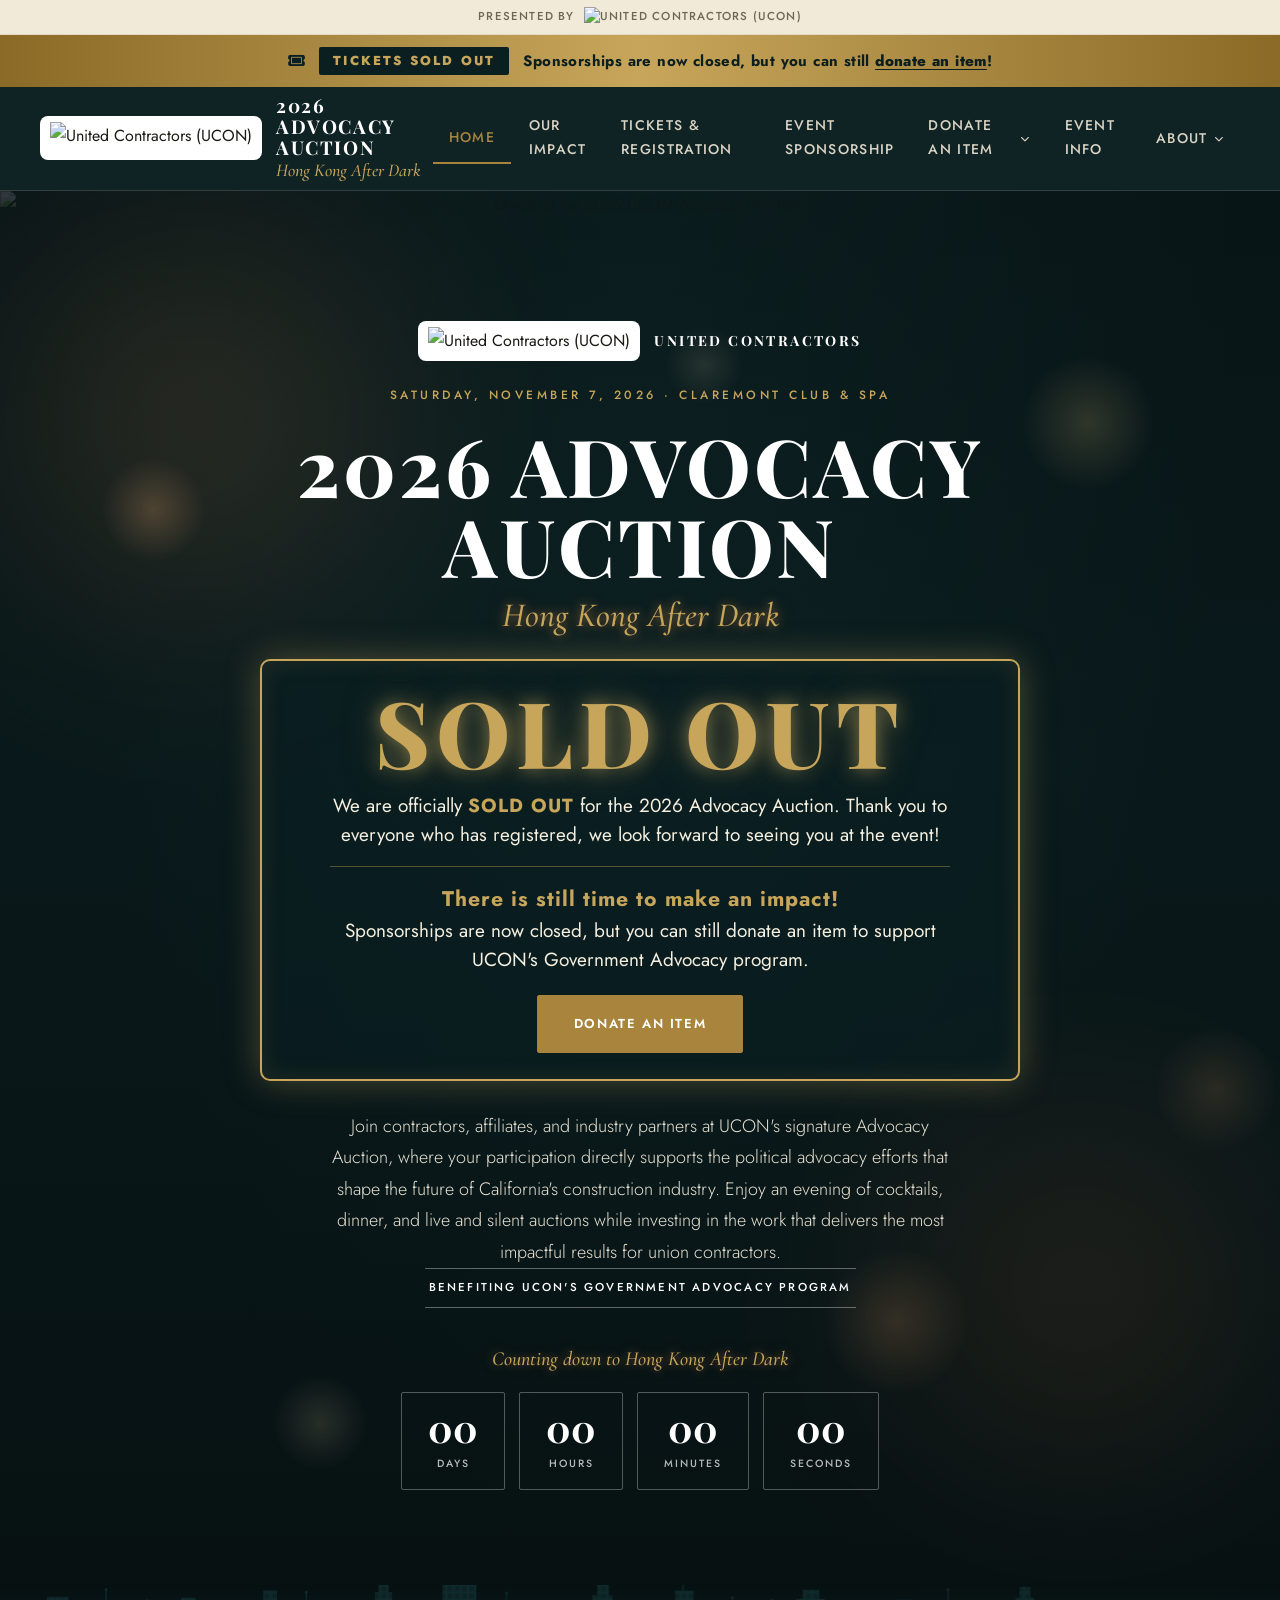
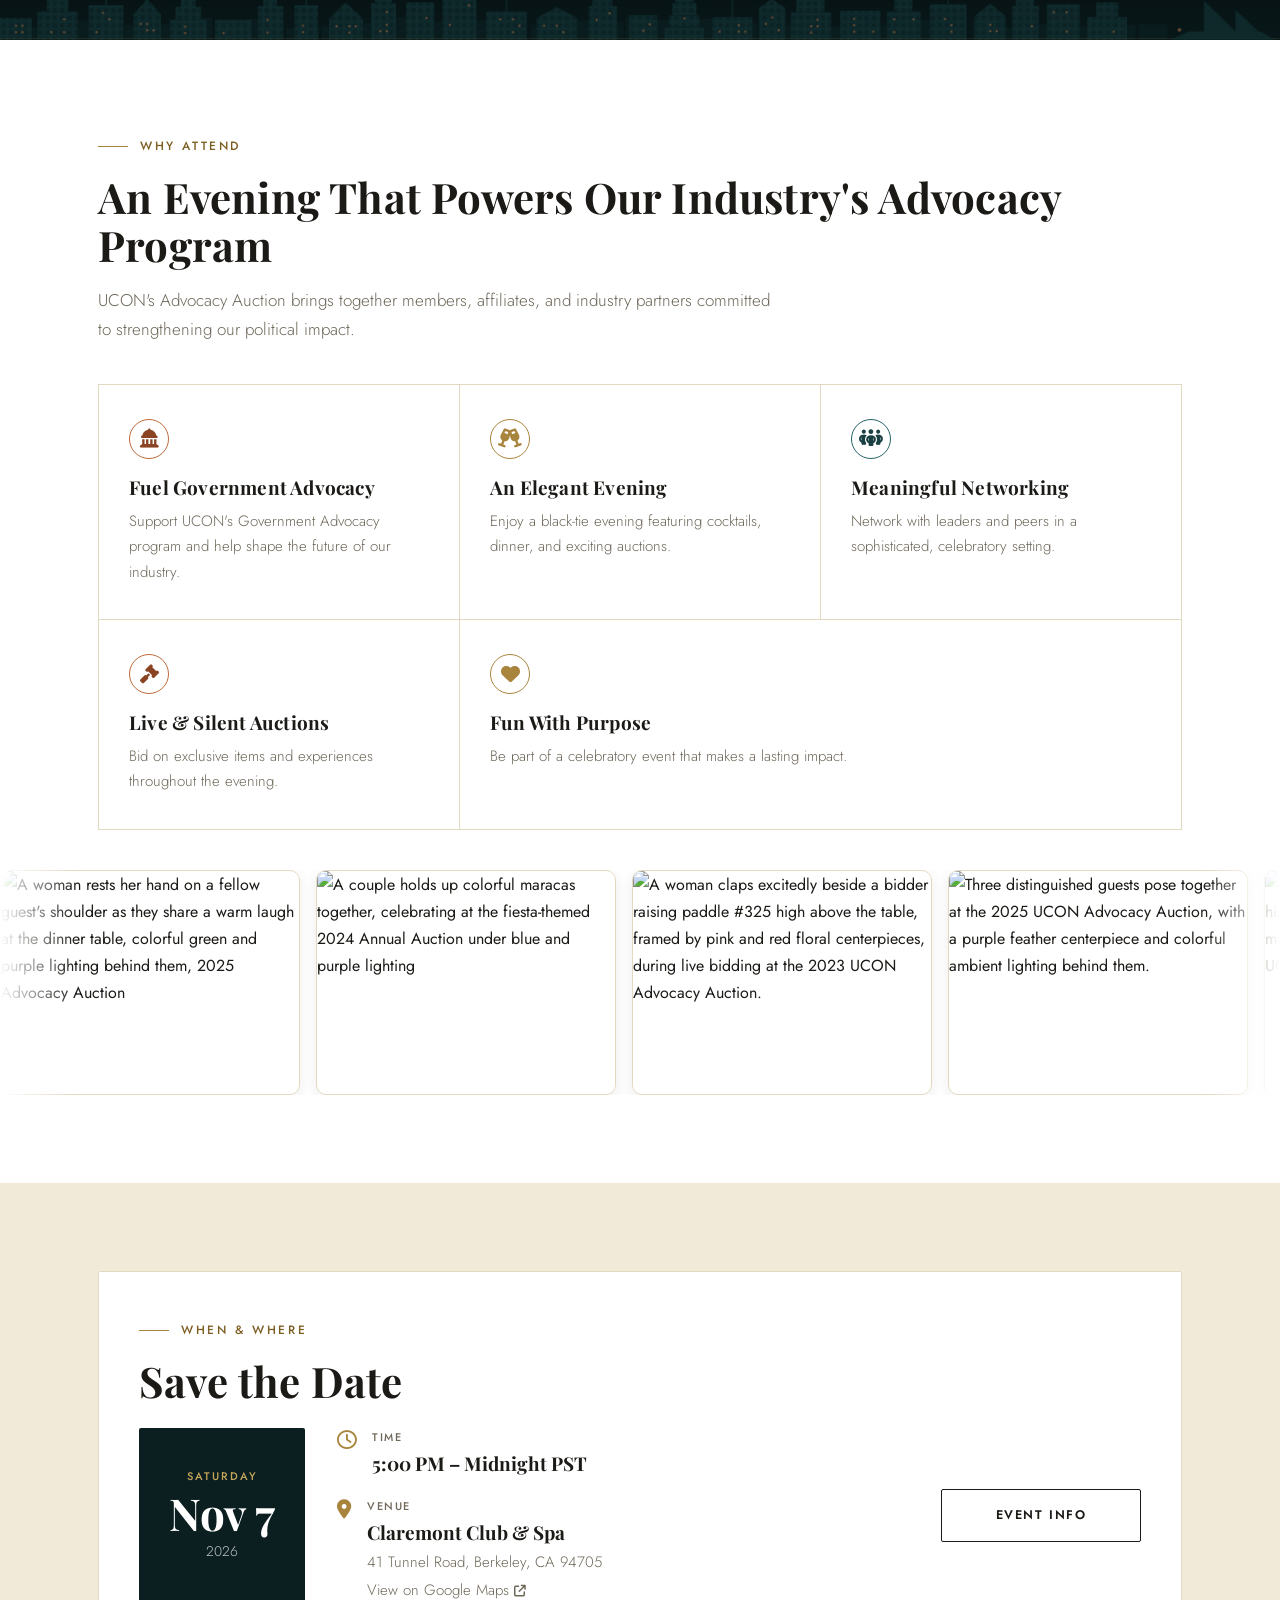
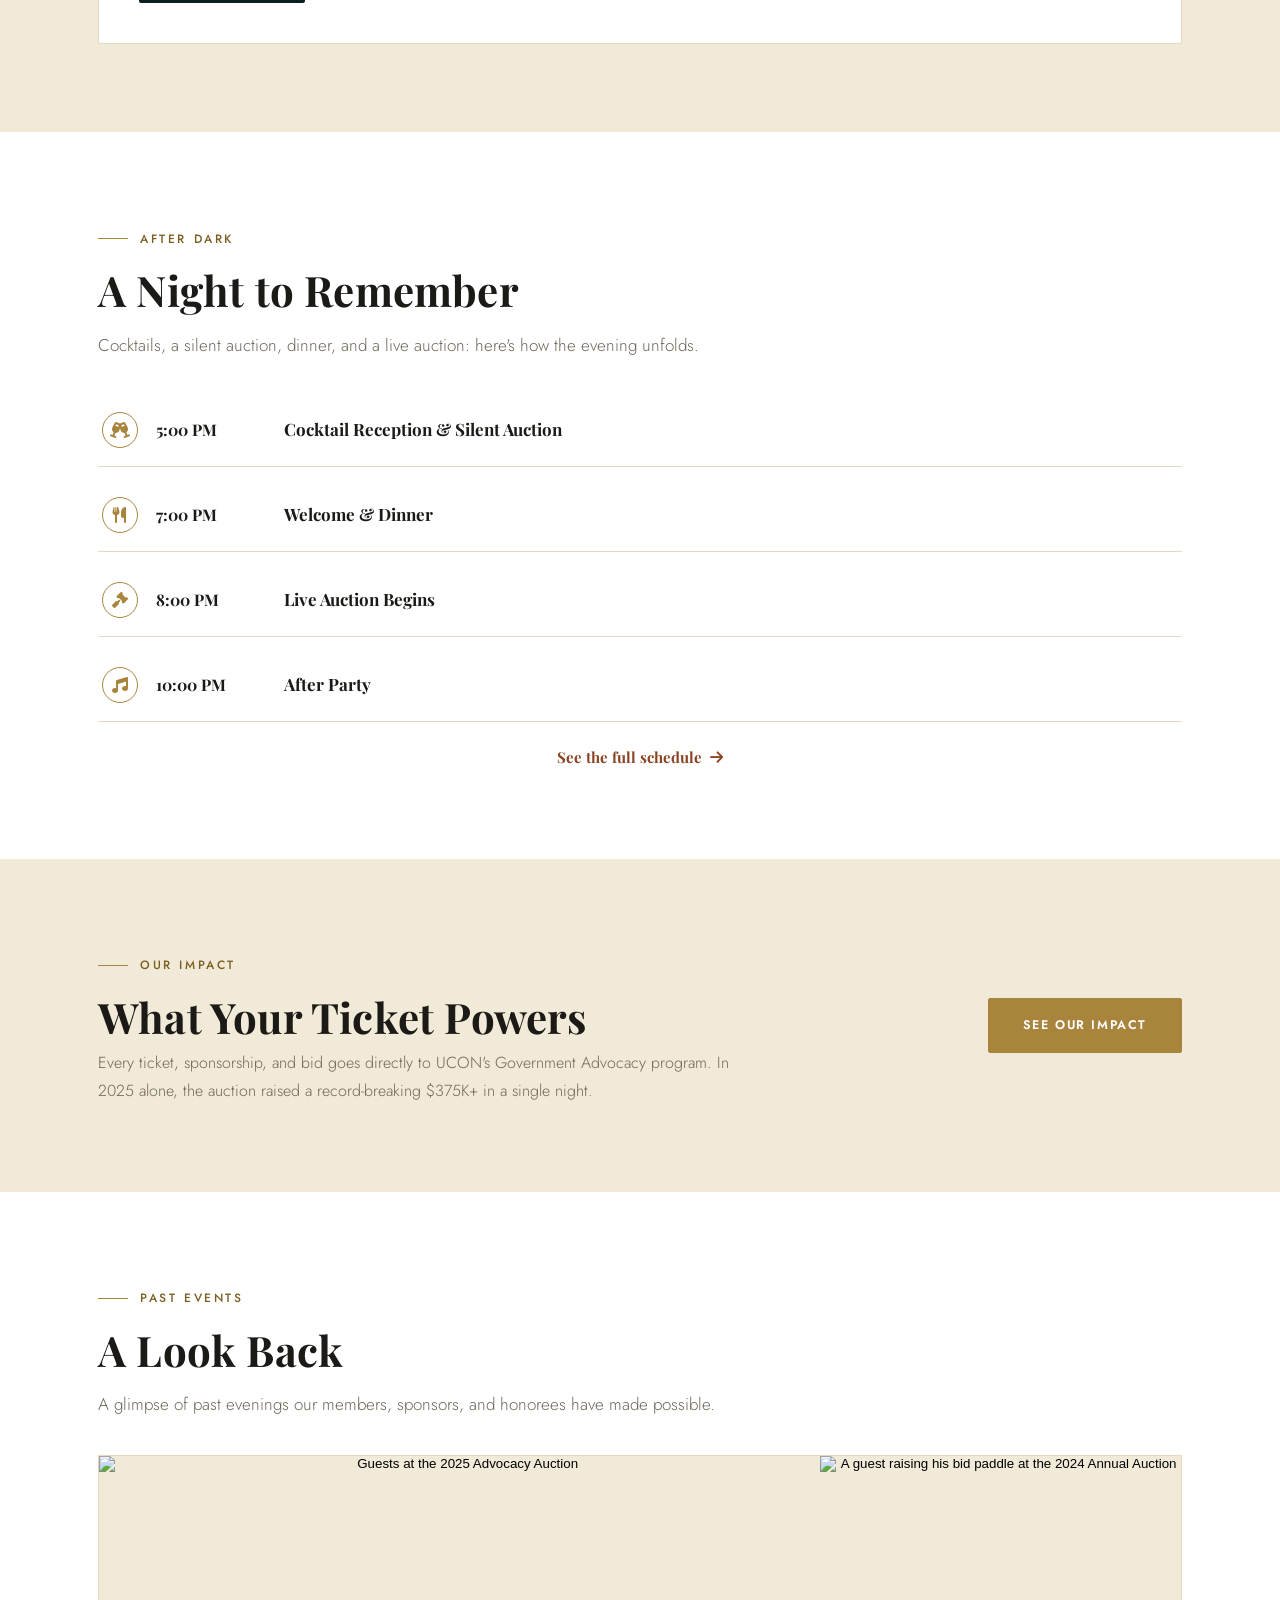
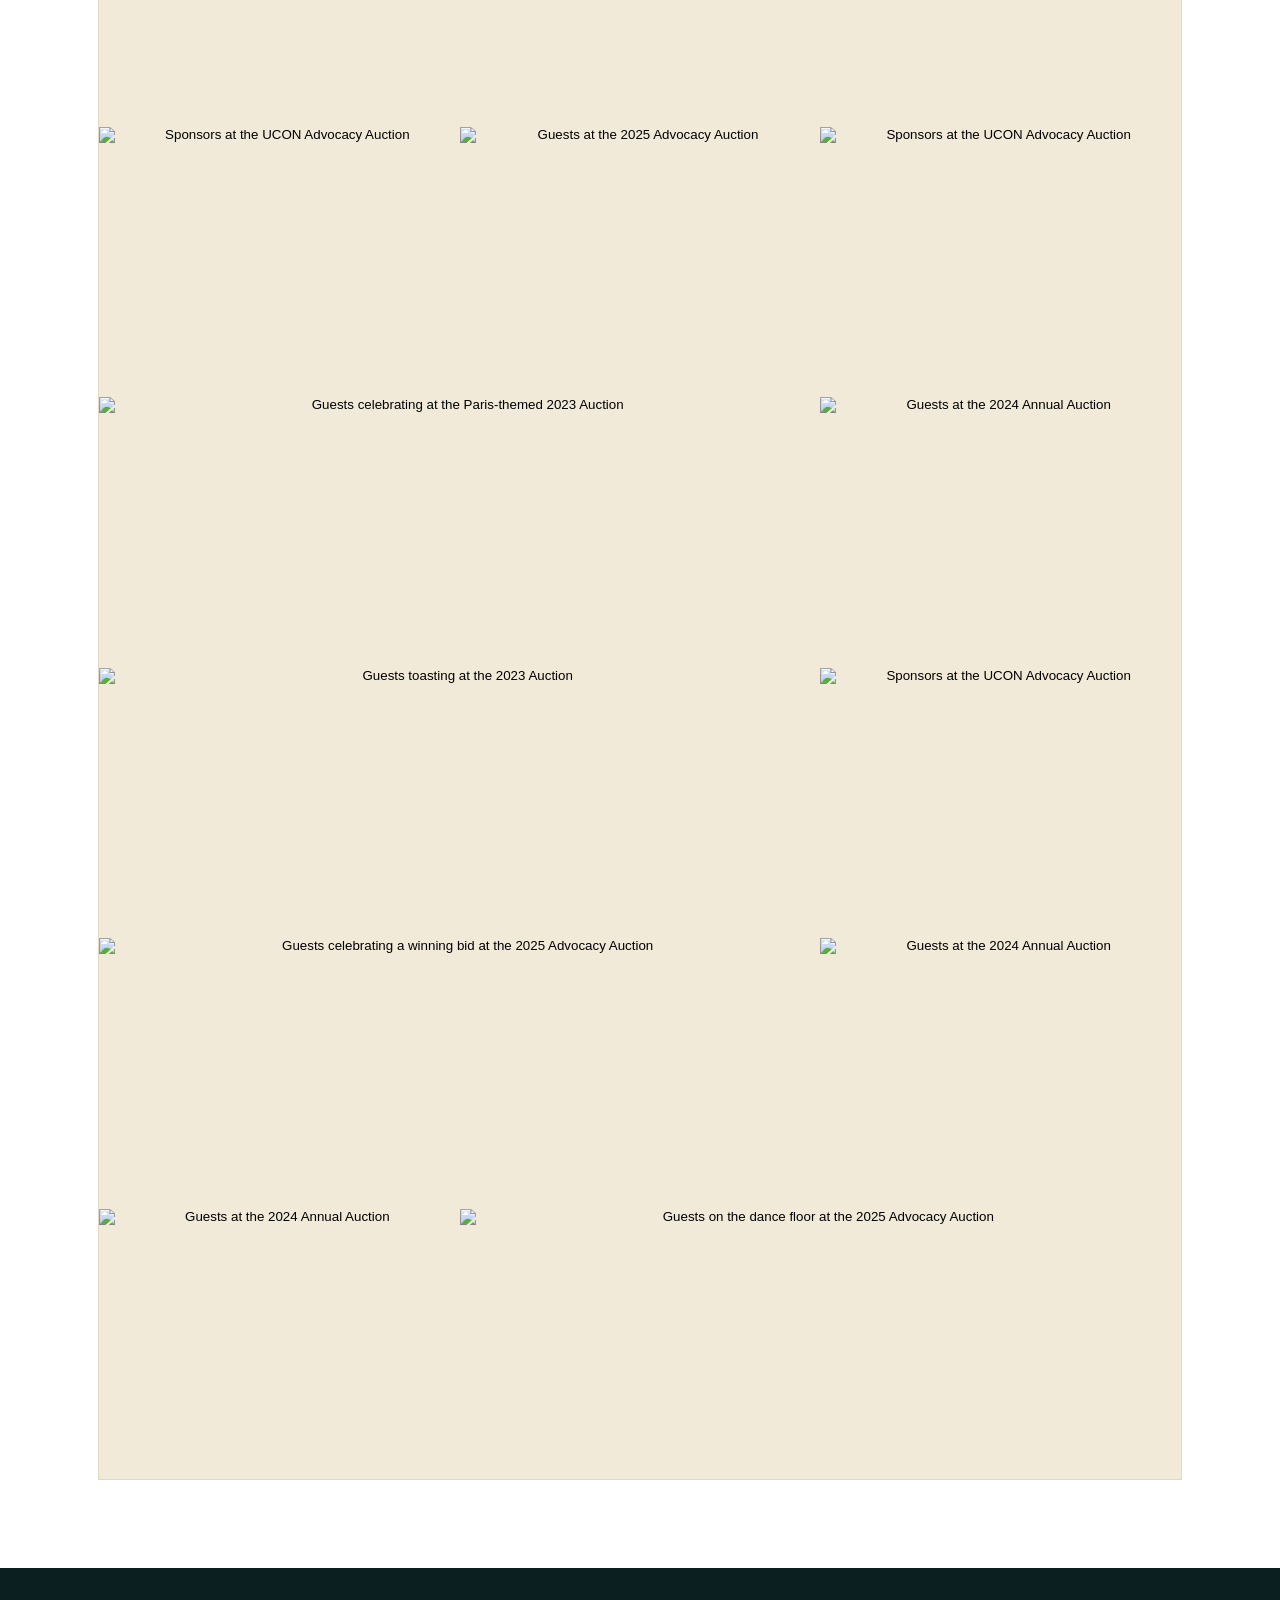
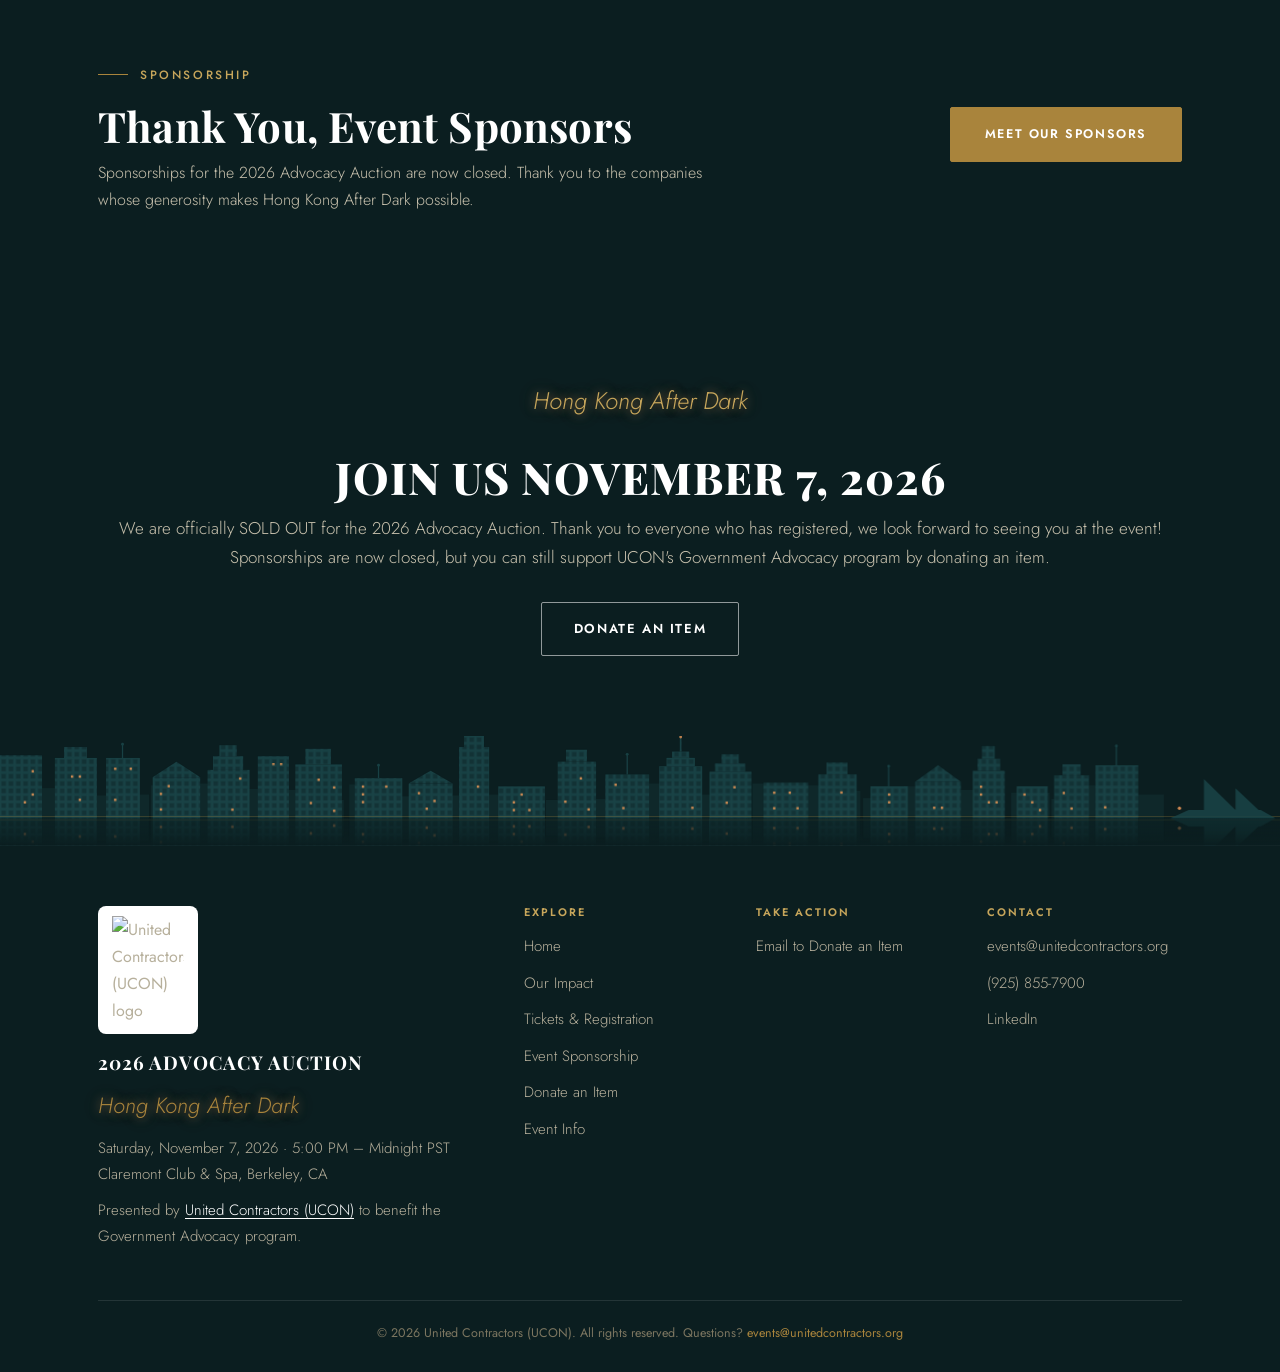
==== index.html @ ff0a27bb "Spons Closed" ====
<!DOCTYPE html>
<html lang="en">
<head>
<meta charset="UTF-8">
<meta name="viewport" content="width=device-width, initial-scale=1.0">
<title>Home | 2026 UCON Advocacy Auction | Hong Kong After Dark</title>
<meta name="description" content="Join United Contractors on Saturday, November 7, 2026 at the Claremont Club &amp; Spa for Hong Kong After Dark, the black-tie Advocacy Auction that aims to raise over $400,000 in a single night for UCON's Government Advocacy program.">
<!-- TODO once a domain is live: add <link rel="canonical" href="https://REPLACE-WITH-DOMAIN/index.html"> and set og:url below -->
<meta property="og:type" content="website">
<meta property="og:site_name" content="2026 UCON Advocacy Auction">
<meta property="og:title" content="2026 UCON Advocacy Auction: Hong Kong After Dark">
<meta property="og:description" content="Join United Contractors on Saturday, November 7, 2026 at the Claremont Club &amp; Spa for a black-tie Advocacy Auction that aims to raise over $400,000 in a single night for UCON's Government Advocacy program.">
<meta property="og:image" content="https://res.cloudinary.com/dhqtiaubo/image/upload/f_auto,q_auto,w_1200/v1784321325/UCON-2025-Advocacy-Auction-201-2473_n0xrlq.jpg">
<meta name="twitter:card" content="summary_large_image">
<meta name="twitter:title" content="2026 UCON Advocacy Auction: Hong Kong After Dark">
<meta name="twitter:description" content="Join United Contractors on Saturday, November 7, 2026 for a black-tie Advocacy Auction benefiting UCON's Government Advocacy program.">
<meta name="twitter:image" content="https://res.cloudinary.com/dhqtiaubo/image/upload/f_auto,q_auto,w_1200/v1784321325/UCON-2025-Advocacy-Auction-201-2473_n0xrlq.jpg">
<link rel="icon" href="img/favicon.svg" type="image/svg+xml">
<link rel="icon" href="img/favicon.ico" sizes="any">
<link rel="apple-touch-icon" href="img/apple-touch-icon.png">
<link rel="preconnect" href="https://fonts.googleapis.com">
<link rel="preconnect" href="https://fonts.gstatic.com" crossorigin>
<link href="https://fonts.googleapis.com/css2?family=Playfair+Display:wght@600;700;800;900&family=Jost:wght@300;400;500;600&family=Cormorant+Garamond:ital,wght@1,500;1,600&display=swap" rel="stylesheet">
<link rel="stylesheet" href="https://cdnjs.cloudflare.com/ajax/libs/font-awesome/6.5.1/css/all.min.css" integrity="sha512-1ycn6IcaQQ40/MKBW2W4Rhis/DbILU74C1vSrLJxCq57o941Ym01SwNsOMqvEBFlcgUa6xLiPY/NS5R+E6ztJQ==" crossorigin="anonymous" referrerpolicy="no-referrer">
<link rel="stylesheet" href="css/auction.css">
<style>
  /* Page-specific styles for Home only, prefixed .home- to avoid collisions with the shared stylesheet */
  .home-agenda-teaser{margin-top:34px;display:flex;flex-direction:column;gap:12px;}
  .home-agenda-more{margin-top:22px;text-align:center;}
  .home-agenda-more a{display:inline-flex;align-items:center;gap:8px;font-family:var(--font-head);font-weight:700;color:var(--emberD);font-size:15px;}
  .home-agenda-more a:hover{color:var(--goldD);text-decoration:underline;}
  .home-spon-strip{display:flex;align-items:center;justify-content:space-between;gap:24px;flex-wrap:wrap;}
  .home-spon-strip-text{max-width:640px;}
  .home-spon-strip-text h2{margin-bottom:8px;}
  .home-spon-strip-text p{color:#C9C2AE;font-size:16px;font-weight:300;}
  @media(max-width:700px){
    .home-spon-strip{flex-direction:column;text-align:center;}
    .home-spon-strip-text{max-width:none;}
  }
  /* .photo-belt / .photo-belt-track / .photo-belt-item now live in css/auction.css (shared across pages) */
</style>
</head>
<body>
<a href="#main-content" class="skip-link">Skip to main content</a>
<div class="presented-by-bar">
  <div class="container presented-by-inner">
    <span>Presented by</span>
    <a href="https://www.unitedcontractors.org" target="_blank" rel="noopener" aria-label="United Contractors (UCON) website">
      <img src="https://res.cloudinary.com/dhqtiaubo/image/upload/f_auto,q_auto,w_120/v1784826013/UnitedContractorsLogo_zf9ekd_ietzxc.png" alt="United Contractors (UCON)" loading="lazy">
    </a>
  </div>
</div>
<header id="site-header">
<div class="soldout-bar"><i class="fa-solid fa-ticket" aria-hidden="true"></i><strong>Tickets Sold Out</strong><span>Sponsorships are now closed, but you can still <a href="auction-giving.html">donate an item</a>!</span></div>
  <nav>
    <a href="index.html" class="nav-logo" aria-label="2026 UCON Advocacy Auction home">
      <img class="nav-logo-mark" src="https://res.cloudinary.com/dhqtiaubo/image/upload/f_auto,q_auto,w_120/v1784826013/UnitedContractorsLogo_zf9ekd_ietzxc.png" alt="United Contractors (UCON)" loading="eager">
      <span class="nav-logo-text">2026 ADVOCACY AUCTION<span>Hong Kong After Dark</span></span>
    </a>
    <div class="nav-links">
      <div class="nav-item"><a href="index.html" class="nav-btn active">Home</a></div>
      <div class="nav-item"><a href="impact.html" class="nav-btn">Our Impact</a></div>
      <div class="nav-item"><a href="tickets.html" class="nav-btn">Tickets &amp; Registration</a></div>
      <div class="nav-item"><a href="sponsorship.html" class="nav-btn">Event Sponsorship</a></div>
      <div class="nav-item nav-dropdown">
        <a href="auction-giving.html" class="nav-btn nav-dropdown-toggle" aria-haspopup="true" aria-expanded="false">Donate an Item<span class="nav-dropdown-chev-btn" role="button" tabindex="0" aria-label="Toggle Donate an Item submenu" aria-expanded="false"><i class="fa-solid fa-chevron-down nav-dropdown-chev" aria-hidden="true"></i></span></a>
        <div class="nav-dropdown-menu">
          <a href="auction-giving.html#live-auction">Live Auction</a>
          <a href="auction-giving.html#silent-auction">Silent Auction</a>
          <a href="auction-giving.html#friends-of-ucon">Friends of UCON</a>
          <a href="auction-giving.html#personal-item">Personal Item</a>
        </div>
      </div>
      <div class="nav-item"><a href="event-info.html" class="nav-btn">Event Info</a></div>
            <div class="nav-item nav-dropdown">
        <button class="nav-btn nav-dropdown-toggle" aria-haspopup="true" aria-expanded="false">About<i class="fa-solid fa-chevron-down nav-dropdown-chev" aria-hidden="true"></i></button>
        <div class="nav-dropdown-menu">
          <a href="https://www.unitedcontractors.org" target="_blank" rel="noopener noreferrer">About UCON</a>
          <a href="https://www.unitedcontractors.org/who-we-are/ucon-team" target="_blank" rel="noopener noreferrer">The UCON Team</a>
          <a href="https://www.unitedcontractors.org/who-we-are/board-directors" target="_blank" rel="noopener noreferrer">UCON Board</a>
        </div>
      </div>
    </div>
    <button class="hamburger" id="hamburgerBtn" aria-label="Open menu" aria-expanded="false" aria-controls="mobileMenu">
      <span></span><span></span><span></span>
    </button>
  </nav>
  <div class="mobile-menu" id="mobileMenu">
    <a href="index.html" class="active">Home</a>
    <a href="impact.html">Our Impact</a>
    <a href="tickets.html">Tickets &amp; Registration</a>
    <a href="sponsorship.html">Event Sponsorship</a>
    <a href="auction-giving.html" class="mobile-menu-label">Donate an Item</a>
    <a href="auction-giving.html#live-auction">Live Auction</a>
    <a href="auction-giving.html#silent-auction">Silent Auction</a>
    <a href="auction-giving.html#friends-of-ucon">Friends of UCON</a>
    <a href="auction-giving.html#personal-item">Personal Item</a>
    <a href="event-info.html">Event Info</a>
        <div class="mobile-menu-label">About UCON</div>
    <a href="https://www.unitedcontractors.org" target="_blank" rel="noopener noreferrer">About UCON</a>
    <a href="https://www.unitedcontractors.org/who-we-are/ucon-team" target="_blank" rel="noopener noreferrer">The UCON Team</a>
    <a href="https://www.unitedcontractors.org/who-we-are/board-directors" target="_blank" rel="noopener noreferrer">UCON Board</a>
  </div>
</header>

<main id="main-content">

  <!-- ============ HERO ============ -->
  <section class="video-hero">
    <img class="hero-bg-img" src="https://res.cloudinary.com/dhqtiaubo/image/upload/f_auto,q_auto,w_1920/v1784321325/UCON-2025-Advocacy-Auction-201-2473_n0xrlq.jpg" alt="Guests at the 2025 UCON Advocacy Auction" loading="eager">
    <div class="hero-scrim" aria-hidden="true"></div>
    <div class="hero-lantern-glow g1" aria-hidden="true"></div>
    <div class="hero-lantern-glow g2" aria-hidden="true"></div>
    <div class="hero-content">
      <div class="hero-logo-horizontal">
        <img src="https://res.cloudinary.com/dhqtiaubo/image/upload/f_auto,q_auto,w_120/v1784826013/UnitedContractorsLogo_zf9ekd_ietzxc.png" alt="United Contractors (UCON)" loading="eager">
        <span>United Contractors</span>
      </div>
      <p class="hero-eyebrow">Saturday, November 7, 2026 &middot; Claremont Club &amp; Spa</p>
      <h1 class="hero-title">2026 Advocacy Auction</h1>
      <p class="hero-script script">Hong Kong After Dark</p>
      <div class="hero-soldout" role="status">
        <span class="hero-soldout-big">Sold Out</span>
        <p>We are officially <strong>SOLD OUT</strong> for the 2026 Advocacy Auction. Thank you to everyone who has registered, we look forward to seeing you at the event!</p>
        <p class="hero-soldout-cta"><strong>There is still time to make an impact!</strong> Sponsorships are now closed, but you can still donate an item to support UCON's Government Advocacy program.</p>
        <div class="hero-btns hero-soldout-btns">
          <a href="auction-giving.html" class="btn btn-primary">Donate an Item</a>
        </div>
      </div>
      <p class="hero-tagline">Join contractors, affiliates, and industry partners at UCON's signature Advocacy Auction, where your participation directly supports the political advocacy efforts that shape the future of California's construction industry. Enjoy an evening of cocktails, dinner, and live and silent auctions while investing in the work that delivers the most impactful results for union contractors.</p>
      <span class="hero-badge-statement">Benefiting UCON's Government Advocacy program</span>
    </div>

    <div class="hero-countdown" data-countdown-to="2026-11-07T17:00:00-08:00">
      <p class="hcd-label script">Counting down to Hong Kong After Dark</p>
      <div class="hcd-grid">
        <div class="hcd-block">
          <div class="cd-num" data-cd="d">00</div>
          <div class="cd-lbl">Days</div>
        </div>
        <div class="hcd-block">
          <div class="cd-num" data-cd="h">00</div>
          <div class="cd-lbl">Hours</div>
        </div>
        <div class="hcd-block">
          <div class="cd-num" data-cd="m">00</div>
          <div class="cd-lbl">Minutes</div>
        </div>
        <div class="hcd-block">
          <div class="cd-num" data-cd="s">00</div>
          <div class="cd-lbl">Seconds</div>
        </div>
      </div>
    </div>

    <div class="hero-skyline" aria-hidden="true">
  <svg viewBox="0 0 1400 60" preserveAspectRatio="none" xmlns="http://www.w3.org/2000/svg">
    <defs>
      <pattern id="winGridHero" width="8" height="8" patternUnits="userSpaceOnUse">
        <rect width="8" height="8" fill="var(--tealL)"/>
        <rect x="1.5" y="1.5" width="5" height="5" fill="var(--teal)" opacity="0.4"/>
      </pattern>
    </defs>
    <g fill="var(--teal2)" opacity="0.6">
      <rect x="-10" y="41" width="26" height="19"/>
      <rect x="22" y="46" width="33" height="14"/>
      <rect x="63" y="39" width="34" height="21"/>
      <rect x="104" y="36" width="24" height="24"/>
      <rect x="136" y="44" width="33" height="16"/>
      <rect x="174" y="43" width="23" height="17"/>
      <rect x="202" y="36" width="30" height="24"/>
      <rect x="237" y="46" width="32" height="14"/>
      <rect x="272" y="37" width="34" height="23"/>
      <rect x="313" y="47" width="36" height="13"/>
      <rect x="352" y="45" width="40" height="15"/>
      <rect x="394" y="42" width="32" height="18"/>
      <rect x="432" y="36" width="26" height="24"/>
      <rect x="466" y="40" width="37" height="20"/>
      <rect x="507" y="39" width="37" height="21"/>
      <rect x="549" y="46" width="25" height="14"/>
      <rect x="581" y="44" width="25" height="16"/>
      <rect x="613" y="39" width="38" height="21"/>
      <rect x="654" y="41" width="28" height="19"/>
      <rect x="684" y="36" width="24" height="24"/>
      <rect x="714" y="38" width="33" height="22"/>
      <rect x="754" y="37" width="35" height="23"/>
      <rect x="796" y="42" width="32" height="18"/>
      <rect x="836" y="44" width="32" height="16"/>
      <rect x="875" y="43" width="27" height="17"/>
      <rect x="905" y="46" width="38" height="14"/>
      <rect x="947" y="44" width="40" height="16"/>
      <rect x="989" y="38" width="28" height="22"/>
      <rect x="1020" y="47" width="37" height="13"/>
      <rect x="1064" y="40" width="24" height="20"/>
      <rect x="1090" y="47" width="23" height="13"/>
      <rect x="1118" y="43" width="30" height="17"/>
      <rect x="1151" y="36" width="22" height="24"/>
      <rect x="1180" y="45" width="35" height="15"/>
      <rect x="1220" y="44" width="22" height="16"/>
      <rect x="1246" y="43" width="31" height="17"/>
    </g>
    <g opacity="0.92">
      <rect x="0" y="36" width="35" height="24" fill="url(#winGridHero)"/>
      <rect x="41" y="29" width="44" height="31" fill="url(#winGridHero)"/>
      <rect x="51" y="13" width="24" height="16" fill="url(#winGridHero)"/>
      <rect x="97" y="22" width="38" height="38" fill="url(#winGridHero)"/>
      <line x1="116" y1="22" x2="116" y2="5" stroke="var(--tealL)" stroke-width="1.4"/>
      <circle cx="116" cy="5" r="1.6" fill="var(--tealL)"/>
      <rect x="146" y="32" width="30" height="28" fill="url(#winGridHero)"/>
      <path d="M146,32 L161,15 L176,32 Z" fill="url(#winGridHero)"/>
      <rect x="186" y="38" width="40" height="22" fill="url(#winGridHero)"/>
      <rect x="192" y="24" width="28" height="14" fill="url(#winGridHero)"/>
      <rect x="198" y="14" width="16" height="10" fill="url(#winGridHero)"/>
      <rect x="235" y="38" width="40" height="22" fill="url(#winGridHero)"/>
      <rect x="282" y="23" width="28" height="37" fill="url(#winGridHero)"/>
      <rect x="288" y="6" width="15" height="17" fill="url(#winGridHero)"/>
      <rect x="322" y="22" width="26" height="38" fill="url(#winGridHero)"/>
      <line x1="335" y1="22" x2="335" y2="8" stroke="var(--tealL)" stroke-width="1.4"/>
      <circle cx="335" cy="8" r="1.6" fill="var(--tealL)"/>
      <rect x="360" y="37" width="37" height="23" fill="url(#winGridHero)"/>
      <path d="M360,37 L378,19 L397,37 Z" fill="url(#winGridHero)"/>
      <rect x="406" y="20" width="27" height="40" fill="url(#winGridHero)"/>
      <rect x="410" y="8" width="19" height="12" fill="url(#winGridHero)"/>
      <rect x="414" y="-1" width="11" height="9" fill="url(#winGridHero)"/>
      <rect x="444" y="19" width="31" height="41" fill="url(#winGridHero)"/>
      <rect x="484" y="-8.0" width="37" height="68" fill="url(#winGridHero)"/>
      <rect x="490.3" y="-18.9" width="24.4" height="10.9" fill="url(#winGridHero)"/>
      <rect x="495.1" y="-27.0" width="14.8" height="8.2" fill="url(#winGridHero)"/>
      <line x1="502.5" y1="-27.0" x2="502.5" y2="-46.1" stroke="url(#winGridHero)" stroke-width="2"/>
      <circle cx="502.5" cy="-46.1" r="1.6" fill="var(--lantern-glow)" opacity="0.9"/>
      <rect x="532" y="29" width="44" height="31" fill="url(#winGridHero)"/>
      <line x1="554" y1="29" x2="554" y2="9" stroke="var(--tealL)" stroke-width="1.4"/>
      <circle cx="554" cy="9" r="1.6" fill="var(--tealL)"/>
      <rect x="587" y="36" width="44" height="24" fill="url(#winGridHero)"/>
      <path d="M587,36 L609,24 L631,36 Z" fill="url(#winGridHero)"/>
      <rect x="644" y="23" width="31" height="37" fill="url(#winGridHero)"/>
      <rect x="648" y="11" width="22" height="12" fill="url(#winGridHero)"/>
      <rect x="653" y="-2" width="13" height="13" fill="url(#winGridHero)"/>
      <rect x="688" y="33" width="31" height="27" fill="url(#winGridHero)"/>
      <rect x="727.0" y="46.5" width="43.0" height="13.5" fill="url(#winGridHero)"/>
      <rect x="731.7" y="33.0" width="33.5" height="13.5" fill="url(#winGridHero)"/>
      <rect x="735.4" y="19.5" width="26.2" height="13.5" fill="url(#winGridHero)"/>
      <rect x="738.3" y="6.0" width="20.4" height="13.5" fill="url(#winGridHero)"/>
      <line x1="727" y1="46.5" x2="770" y2="46.5" stroke="var(--teal)" stroke-width="0.8" opacity="0.35"/>
      <line x1="727" y1="33.0" x2="770" y2="33.0" stroke="var(--teal)" stroke-width="0.8" opacity="0.35"/>
      <line x1="727" y1="19.5" x2="770" y2="19.5" stroke="var(--teal)" stroke-width="0.8" opacity="0.35"/>
      <path d="M745.5,6.0 L747.3,-5.9 L748.5,6.0 Z" fill="url(#winGridHero)"/>
      <path d="M749.7,-3.5 L750.9,-9.4 L751.9,-3.5 Z" fill="url(#winGridHero)"/>
      <circle cx="747.3" cy="-5.9" r="1.4" fill="var(--lantern-glow)" opacity="0.85"/>
      <rect x="779" y="35" width="44" height="25" fill="url(#winGridHero)"/>
      <line x1="801" y1="35" x2="801" y2="14" stroke="var(--tealL)" stroke-width="1.4"/>
      <circle cx="801" cy="14" r="1.6" fill="var(--tealL)"/>
      <rect x="830" y="25" width="29" height="35" fill="url(#winGridHero)"/>
      <path d="M830,25 L844,15 L859,25 Z" fill="url(#winGridHero)"/>
      <rect x="865" y="30" width="44" height="30" fill="url(#winGridHero)"/>
      <rect x="871" y="15" width="31" height="15" fill="url(#winGridHero)"/>
      <rect x="878" y="5" width="18" height="10" fill="url(#winGridHero)"/>
      <rect x="919" y="28" width="44" height="32" fill="url(#winGridHero)"/>
      <rect x="970" y="29" width="37" height="31" fill="url(#winGridHero)"/>
      <rect x="978" y="16" width="20" height="13" fill="url(#winGridHero)"/>
      <rect x="1017" y="21" width="40" height="39" fill="url(#winGridHero)"/>
      <line x1="1037" y1="21" x2="1037" y2="5" stroke="var(--tealL)" stroke-width="1.4"/>
      <circle cx="1037" cy="5" r="1.6" fill="var(--tealL)"/>
      <rect x="1066" y="34" width="34" height="26" fill="url(#winGridHero)"/>
      <path d="M1066,34 L1083,20 L1100,34 Z" fill="url(#winGridHero)"/>
      <rect x="1107" y="23" width="29" height="37" fill="url(#winGridHero)"/>
      <rect x="1111" y="14" width="20" height="9" fill="url(#winGridHero)"/>
      <rect x="1115" y="2" width="12" height="12" fill="url(#winGridHero)"/>
      <rect x="1145" y="21" width="36" height="39" fill="url(#winGridHero)"/>
      <rect x="1189" y="35" width="44" height="25" fill="url(#winGridHero)"/>
      <rect x="1199" y="19" width="24" height="16" fill="url(#winGridHero)"/>
    </g>
    <g fill="var(--lantern-glow)" opacity="0.9">
      <rect x="23.4" y="43.5" width="2.1" height="2.1"/>
      <rect x="23.4" y="50.5" width="2.1" height="2.1"/>
      <rect x="16.4" y="50.5" width="2.1" height="2.1"/>
      <rect x="16.4" y="43.5" width="2.1" height="2.1"/>
      <rect x="69.0" y="36.5" width="2.1" height="2.1"/>
      <rect x="55.0" y="50.5" width="2.1" height="2.1"/>
      <rect x="69.0" y="50.5" width="2.1" height="2.1"/>
      <rect x="118.5" y="36.5" width="2.1" height="2.1"/>
      <rect x="104.5" y="50.5" width="2.1" height="2.1"/>
      <rect x="111.5" y="29.4" width="2.1" height="2.1"/>
      <rect x="166.9" y="48.5" width="2.1" height="2.1"/>
      <rect x="152.9" y="41.5" width="2.1" height="2.1"/>
      <rect x="159.9" y="48.5" width="2.1" height="2.1"/>
      <rect x="159.9" y="41.5" width="2.1" height="2.1"/>
      <rect x="201.4" y="51.5" width="2.1" height="2.1"/>
      <rect x="201.4" y="44.5" width="2.1" height="2.1"/>
      <rect x="243.4" y="51.5" width="2.1" height="2.1"/>
      <rect x="291.4" y="37.0" width="2.1" height="2.1"/>
      <rect x="291.4" y="51.0" width="2.1" height="2.1"/>
      <rect x="330.4" y="50.5" width="2.1" height="2.1"/>
      <rect x="330.4" y="43.5" width="2.1" height="2.1"/>
      <rect x="366.9" y="44.0" width="2.1" height="2.1"/>
      <rect x="380.9" y="51.0" width="2.1" height="2.1"/>
      <rect x="387.9" y="44.0" width="2.1" height="2.1"/>
      <rect x="380.9" y="44.0" width="2.1" height="2.1"/>
      <rect x="421.9" y="49.5" width="2.1" height="2.1"/>
      <rect x="421.9" y="42.5" width="2.1" height="2.1"/>
      <rect x="421.9" y="28.4" width="2.1" height="2.1"/>
      <rect x="414.9" y="49.5" width="2.1" height="2.1"/>
      <rect x="465.4" y="35.0" width="2.1" height="2.1"/>
      <rect x="511.9" y="21.4" width="2.1" height="2.1"/>
      <rect x="490.9" y="42.5" width="2.1" height="2.1"/>
      <rect x="560.0" y="36.5" width="2.1" height="2.1"/>
      <rect x="560.0" y="50.5" width="2.1" height="2.1"/>
      <rect x="567.0" y="43.5" width="2.1" height="2.1"/>
      <rect x="546.0" y="36.5" width="2.1" height="2.1"/>
      <rect x="615.0" y="50.5" width="2.1" height="2.1"/>
      <rect x="594.0" y="43.5" width="2.1" height="2.1"/>
      <rect x="608.0" y="43.5" width="2.1" height="2.1"/>
      <rect x="665.5" y="29.9" width="2.1" height="2.1"/>
      <rect x="651.5" y="37.0" width="2.1" height="2.1"/>
      <rect x="709.5" y="42.0" width="2.1" height="2.1"/>
      <rect x="702.5" y="49.0" width="2.1" height="2.1"/>
      <rect x="747.5" y="35.5" width="2.1" height="2.1"/>
      <rect x="814.0" y="50.0" width="2.1" height="2.1"/>
      <rect x="807.0" y="50.0" width="2.1" height="2.1"/>
      <rect x="807.0" y="43.0" width="2.1" height="2.1"/>
      <rect x="786.0" y="50.0" width="2.1" height="2.1"/>
      <rect x="850.5" y="48.5" width="2.1" height="2.1"/>
      <rect x="836.5" y="41.5" width="2.1" height="2.1"/>
      <rect x="843.5" y="34.5" width="2.1" height="2.1"/>
      <rect x="893.0" y="44.0" width="2.1" height="2.1"/>
      <rect x="886.0" y="51.0" width="2.1" height="2.1"/>
      <rect x="886.0" y="44.0" width="2.1" height="2.1"/>
      <rect x="893.0" y="37.0" width="2.1" height="2.1"/>
      <rect x="933.0" y="43.0" width="2.1" height="2.1"/>
      <rect x="933.0" y="50.0" width="2.1" height="2.1"/>
      <rect x="954.0" y="50.0" width="2.1" height="2.1"/>
      <rect x="933.0" y="36.0" width="2.1" height="2.1"/>
      <rect x="977.0" y="36.5" width="2.1" height="2.1"/>
      <rect x="977.0" y="50.5" width="2.1" height="2.1"/>
      <rect x="998.0" y="36.5" width="2.1" height="2.1"/>
      <rect x="1032.5" y="36.0" width="2.1" height="2.1"/>
      <rect x="1039.5" y="43.0" width="2.1" height="2.1"/>
      <rect x="1039.5" y="50.0" width="2.1" height="2.1"/>
      <rect x="1089.0" y="49.5" width="2.1" height="2.1"/>
      <rect x="1082.0" y="49.5" width="2.1" height="2.1"/>
      <rect x="1082.0" y="42.5" width="2.1" height="2.1"/>
      <rect x="1127.5" y="44.0" width="2.1" height="2.1"/>
      <rect x="1165.5" y="28.9" width="2.1" height="2.1"/>
      <rect x="1151.5" y="28.9" width="2.1" height="2.1"/>
      <rect x="1165.5" y="50.0" width="2.1" height="2.1"/>
      <rect x="1217.0" y="50.0" width="2.1" height="2.1"/>
    </g>
    <line x1="0" y1="58.5" x2="1400" y2="58.5" stroke="var(--gold)" stroke-width="1" opacity="0.28"/>
    <g fill="var(--tealL)" opacity="0.85"><path d="M1280,60 L1395,60 L1379,51 L1300,51 Z"/><path d="M1316.8,51 L1316.8,17 L1351.3,51 Z"/><path d="M1351.3,51 L1351.3,27 L1376.6,51 Z"/></g>
    <circle cx="1290" cy="49" r="1.8" fill="var(--lantern-glow)" opacity="0.9"/>
  </svg>
</div>
  </section>


  

  <!-- ============ WHY ATTEND ============ -->
  <section class="tint-paper">
    <div class="container">
      <div class="section-label"><span class="dot"></span><span>Why Attend</span></div>
      <h2 class="section-title">An Evening That Powers Our Industry's Advocacy Program</h2>
      <p class="section-sub">UCON's Advocacy Auction brings together members, affiliates, and industry partners committed to strengthening our political impact.</p>

      <div class="card-grid">
        <div class="feature-card">
          <div class="feature-ico ember"><i class="fa-solid fa-landmark-dome" aria-hidden="true"></i></div>
          <h3>Fuel Government Advocacy</h3>
          <p>Support UCON's Government Advocacy program and help shape the future of our industry.</p>
        </div>
        <div class="feature-card">
          <div class="feature-ico"><i class="fa-solid fa-champagne-glasses" aria-hidden="true"></i></div>
          <h3>An Elegant Evening</h3>
          <p>Enjoy a black-tie evening featuring cocktails, dinner, and exciting auctions.</p>
        </div>
        <div class="feature-card">
          <div class="feature-ico teal"><i class="fa-solid fa-people-group" aria-hidden="true"></i></div>
          <h3>Meaningful Networking</h3>
          <p>Network with leaders and peers in a sophisticated, celebratory setting.</p>
        </div>
        <div class="feature-card">
          <div class="feature-ico ember"><i class="fa-solid fa-gavel" aria-hidden="true"></i></div>
          <h3>Live &amp; Silent Auctions</h3>
          <p>Bid on exclusive items and experiences throughout the evening.</p>
        </div>
        <div class="feature-card wide">
          <div class="feature-ico"><i class="fa-solid fa-heart" aria-hidden="true"></i></div>
          <h3>Fun With Purpose</h3>
          <p>Be part of a celebratory event that makes a lasting impact.</p>
        </div>
      </div>

      <div class="photo-belt" aria-label="Photos from past Advocacy Auctions">
        <div class="photo-belt-track">
          <figure class="photo-belt-item">
            <img src="https://res.cloudinary.com/dhqtiaubo/image/upload/f_auto,q_auto,w_900/v1787959389/UCON-2025-Advocacy-Auction-184-2396_mbx8m1.jpg" alt="A woman rests her hand on a fellow guest's shoulder as they share a warm laugh at the dinner table, colorful green and purple lighting behind them, 2025 Advocacy Auction" loading="lazy">
          </figure>
          <figure class="photo-belt-item">
            <img src="https://res.cloudinary.com/dhqtiaubo/image/upload/f_auto,q_auto,w_900/v1787959390/UCON-2024-Annual-Auction-264-1030_zlqdzf.jpg" alt="A couple holds up colorful maracas together, celebrating at the fiesta-themed 2024 Annual Auction under blue and purple lighting" loading="lazy">
          </figure>
          <figure class="photo-belt-item">
            <img src="https://res.cloudinary.com/dhqtiaubo/image/upload/f_auto,q_auto,w_900/v1787959389/UCON-2023-Auction-193-7003_rxwkjx.jpg" alt="A woman claps excitedly beside a bidder raising paddle #325 high above the table, framed by pink and red floral centerpieces, during live bidding at the 2023 UCON Advocacy Auction." loading="lazy">
          </figure>
          <figure class="photo-belt-item">
            <img src="https://res.cloudinary.com/dhqtiaubo/image/upload/f_auto,q_auto,w_900/v1787959394/UCON-2025-Advocacy-Auction-101-1630_v9jbov.jpg" alt="Three distinguished guests pose together at the 2025 UCON Advocacy Auction, with a purple feather centerpiece and colorful ambient lighting behind them." loading="lazy" style="object-position:center 10%;">
          </figure>
          <figure class="photo-belt-item">
            <img src="https://res.cloudinary.com/dhqtiaubo/image/upload/f_auto,q_auto,w_900/v1787959393/UCON-2025-Advocacy-Auction-148-2227_bizzpx.jpg" alt="A guest in a navy suit dramatically raises his bid paddle overhead in an exciting moment during live bidding at the 2025 UCON Advocacy Auction." loading="lazy">
          </figure>
        </div>
      </div>
    </div>
  </section>

  <!-- ============ WHEN & WHERE ============ -->
  <section class="tint-cream2">
    <div class="container">
      <div class="event-card">
        <div class="section-label"><span class="dot"></span><span>When &amp; Where</span></div>
        <h2 class="section-title">Save the Date</h2>
        <div class="ec-body">
          <div class="ec-date">
            <span class="dow">Saturday</span>
            <span class="big">Nov 7</span>
            <span class="yr">2026</span>
          </div>
          <div class="ec-details">
            <div class="ec-row">
              <i class="fa-regular fa-clock" aria-hidden="true"></i>
              <div>
                <div class="ec-lbl">Time</div>
                <div class="ec-val">5:00 PM &ndash; Midnight PST</div>
              </div>
            </div>
            <div class="ec-row">
              <i class="fa-solid fa-location-dot" aria-hidden="true"></i>
              <div>
                <div class="ec-lbl">Venue</div>
                <div class="ec-val">Claremont Club &amp; Spa</div>
                <div class="ec-addr">41 Tunnel Road, Berkeley, CA 94705</div>
                <div class="ec-addr"><a href="https://maps.google.com/maps?q=Claremont+Club+%26+Spa%0D%0A41+Tunnel+Road%2C%0D%0ABerkeley%2C+CA+94705&hl=en&t=m&z=14" target="_blank" rel="noopener">View on Google Maps <i class="fa-solid fa-arrow-up-right-from-square" aria-hidden="true" style="font-size:12px;"></i></a></div>
              </div>
            </div>
          </div>
          <div class="ec-actions">
            <a href="event-info.html" class="btn btn-outline">Event Info</a>
          </div>
        </div>
      </div>
    </div>
  </section>

  <!-- ============ AGENDA TEASER ============ -->
  <section class="tint-paper">
    <div class="container">
      <div class="section-label"><span class="dot"></span><span>After Dark</span></div>
      <h2 class="section-title">A Night to Remember</h2>
      <p class="section-sub">Cocktails, a silent auction, dinner, and a live auction: here's how the evening unfolds.</p>

      <div class="home-agenda-teaser">
        <div class="agenda-row">
          <div class="ico"><i class="fa-solid fa-champagne-glasses" aria-hidden="true"></i></div>
          <div class="time">5:00 PM</div>
          <div class="what"><strong>Cocktail Reception &amp; Silent Auction</strong></div>
        </div>
        <div class="agenda-row">
          <div class="ico"><i class="fa-solid fa-utensils" aria-hidden="true"></i></div>
          <div class="time">7:00 PM</div>
          <div class="what"><strong>Welcome &amp; Dinner</strong></div>
        </div>
        <div class="agenda-row">
          <div class="ico"><i class="fa-solid fa-gavel" aria-hidden="true"></i></div>
          <div class="time">8:00 PM</div>
          <div class="what"><strong>Live Auction Begins</strong></div>
        </div>
        <div class="agenda-row">
          <div class="ico"><i class="fa-solid fa-music" aria-hidden="true"></i></div>
          <div class="time">10:00 PM</div>
          <div class="what"><strong>After Party</strong></div>
        </div>
      </div>
      <div class="home-agenda-more">
        <a href="event-info.html">See the full schedule <i class="fa-solid fa-arrow-right" aria-hidden="true"></i></a>
      </div>
    </div>
  </section>

  <!-- ============ IMPACT TEASER ============ -->
  <section class="tint-cream2">
    <div class="container home-spon-strip">
      <div class="home-spon-strip-text">
        <div class="section-label"><span class="dot"></span><span>Our Impact</span></div>
        <h2 class="section-title">What Your Ticket Powers</h2>
        <p style="color:var(--mut);">Every ticket, sponsorship, and bid goes directly to UCON's Government Advocacy program. In 2025 alone, the auction raised a record-breaking $375K+ in a single night.</p>
      </div>
      <div>
        <a href="impact.html" class="btn btn-gold">See Our Impact</a>
      </div>
    </div>
  </section>

  <!-- ============ 2025 RECAP GALLERY ============ -->
  <section class="tint-paper">
    <div class="container">
      <div class="section-label"><span class="dot"></span><span>Past Events</span></div>
      <h2 class="section-title">A Look Back</h2>
      <p class="section-sub">A glimpse of past evenings our members, sponsors, and honorees have made possible.</p>

      <div class="photo-mosaic">
        <button class="p-tile wide" data-lightbox="https://res.cloudinary.com/dhqtiaubo/image/upload/f_auto,q_auto,w_1600/v1784765668/UCON-2025-Advocacy-Auction-198-2464_ass3ke.jpg" aria-label="View larger photo: 2025 Advocacy Auction guests">
          <img src="https://res.cloudinary.com/dhqtiaubo/image/upload/f_auto,q_auto,w_800/v1784765668/UCON-2025-Advocacy-Auction-198-2464_ass3ke.jpg" alt="Guests at the 2025 Advocacy Auction" loading="lazy">
        </button>
        <button class="p-tile" data-lightbox="https://res.cloudinary.com/dhqtiaubo/image/upload/f_auto,q_auto,w_1600/v1787959394/UCON-2024-Annual-Auction-213-0881_u9jx4f.jpg" aria-label="View larger photo: a guest raising his bid paddle at the 2024 Annual Auction">
          <img src="https://res.cloudinary.com/dhqtiaubo/image/upload/f_auto,q_auto,w_800/v1787959394/UCON-2024-Annual-Auction-213-0881_u9jx4f.jpg" alt="A guest raising his bid paddle at the 2024 Annual Auction" loading="lazy">
        </button>
        <button class="p-tile" data-lightbox="https://res.cloudinary.com/dhqtiaubo/image/upload/f_auto,q_auto,w_1600/v1784765514/sponsor_photo_10_msx9yn.jpg" aria-label="View larger photo: sponsors at the UCON Advocacy Auction">
          <img src="https://res.cloudinary.com/dhqtiaubo/image/upload/f_auto,q_auto,w_800/v1784765514/sponsor_photo_10_msx9yn.jpg" alt="Sponsors at the UCON Advocacy Auction" loading="lazy">
        </button>
        <button class="p-tile" data-lightbox="https://res.cloudinary.com/dhqtiaubo/image/upload/f_auto,q_auto,w_1600/v1784321441/UCON-2025-Advocacy-Auction-238-0325_xxlyru.jpg" aria-label="View larger photo: 2025 Advocacy Auction guests">
          <img src="https://res.cloudinary.com/dhqtiaubo/image/upload/f_auto,q_auto,w_800/v1784321441/UCON-2025-Advocacy-Auction-238-0325_xxlyru.jpg" alt="Guests at the 2025 Advocacy Auction" loading="lazy">
        </button>
        <button class="p-tile wide" data-lightbox="https://res.cloudinary.com/dhqtiaubo/image/upload/f_auto,q_auto,w_1600/v1787959392/UCON-2023-Auction-066-0571_mzdmfq.jpg" aria-label="View larger photo: guests celebrating at the Paris-themed 2023 Auction">
          <img src="https://res.cloudinary.com/dhqtiaubo/image/upload/f_auto,q_auto,w_800/v1787959392/UCON-2023-Auction-066-0571_mzdmfq.jpg" alt="Guests celebrating at the Paris-themed 2023 Auction" loading="lazy">
        </button>
        <button class="p-tile" data-lightbox="https://res.cloudinary.com/dhqtiaubo/image/upload/f_auto,q_auto,w_1600/v1784765547/sponsor_photo_12_ic2kmg.jpg" aria-label="View larger photo: sponsors at the UCON Advocacy Auction">
          <img src="https://res.cloudinary.com/dhqtiaubo/image/upload/f_auto,q_auto,w_800/v1784765547/sponsor_photo_12_ic2kmg.jpg" alt="Sponsors at the UCON Advocacy Auction" loading="lazy">
        </button>
        <button class="p-tile" data-lightbox="https://res.cloudinary.com/dhqtiaubo/image/upload/f_auto,q_auto,w_1600/v1784765504/UCON-2024-Annual-Auction-151-0735_r1xhsw.jpg" aria-label="View larger photo: 2024 Annual Auction guests">
          <img src="https://res.cloudinary.com/dhqtiaubo/image/upload/f_auto,q_auto,w_800/v1784765504/UCON-2024-Annual-Auction-151-0735_r1xhsw.jpg" alt="Guests at the 2024 Annual Auction" loading="lazy">
        </button>
        <button class="p-tile wide" data-lightbox="https://res.cloudinary.com/dhqtiaubo/image/upload/f_auto,q_auto,w_1600/v1787959389/UCON-2023-Auction-010-0415_lzafq2.jpg" aria-label="View larger photo: guests toasting at the 2023 Auction">
          <img src="https://res.cloudinary.com/dhqtiaubo/image/upload/f_auto,q_auto,w_800/v1787959389/UCON-2023-Auction-010-0415_lzafq2.jpg" alt="Guests toasting at the 2023 Auction" loading="lazy">
        </button>
        <button class="p-tile" data-lightbox="https://res.cloudinary.com/dhqtiaubo/image/upload/f_auto,q_auto,w_1600/v1784765536/sponsor_photo_1_y34axv.jpg" aria-label="View larger photo: sponsors at the UCON Advocacy Auction">
          <img src="https://res.cloudinary.com/dhqtiaubo/image/upload/f_auto,q_auto,w_800/v1784765536/sponsor_photo_1_y34axv.jpg" alt="Sponsors at the UCON Advocacy Auction" loading="lazy">
        </button>
        <button class="p-tile wide" data-lightbox="https://res.cloudinary.com/dhqtiaubo/image/upload/f_auto,q_auto,w_1600/v1784321515/UCON-2025-Advocacy-Auction-154-2253_neqqbm.jpg" aria-label="View larger photo: guests celebrating a winning bid at the 2025 Advocacy Auction">
          <img src="https://res.cloudinary.com/dhqtiaubo/image/upload/f_auto,q_auto,w_800/v1784321515/UCON-2025-Advocacy-Auction-154-2253_neqqbm.jpg" alt="Guests celebrating a winning bid at the 2025 Advocacy Auction" loading="lazy">
        </button>
        <button class="p-tile" data-lightbox="https://res.cloudinary.com/dhqtiaubo/image/upload/f_auto,q_auto,w_1600/v1787959390/UCON-2024-Annual-Auction-216-1195_yyul7c.jpg" aria-label="View larger photo: 2024 Annual Auction guests">
          <img src="https://res.cloudinary.com/dhqtiaubo/image/upload/f_auto,q_auto,w_800/v1787959390/UCON-2024-Annual-Auction-216-1195_yyul7c.jpg" alt="Guests at the 2024 Annual Auction" loading="lazy">
        </button>
        <button class="p-tile" data-lightbox="https://res.cloudinary.com/dhqtiaubo/image/upload/f_auto,q_auto,w_1600/v1784765596/UCON-2024-Annual-Auction-205-1164_fqtg5q.jpg" aria-label="View larger photo: 2024 Annual Auction guests">
          <img src="https://res.cloudinary.com/dhqtiaubo/image/upload/f_auto,q_auto,w_800/v1784765596/UCON-2024-Annual-Auction-205-1164_fqtg5q.jpg" alt="Guests at the 2024 Annual Auction" loading="lazy">
        </button>
        <button class="p-tile wide" data-lightbox="https://res.cloudinary.com/dhqtiaubo/image/upload/f_auto,q_auto,w_1600/v1784321457/UCON-2025-Advocacy-Auction-307-2119_fqzwv3.jpg" aria-label="View larger photo: guests on the dance floor at the 2025 Advocacy Auction">
          <img src="https://res.cloudinary.com/dhqtiaubo/image/upload/f_auto,q_auto,w_800/v1784321457/UCON-2025-Advocacy-Auction-307-2119_fqzwv3.jpg" alt="Guests on the dance floor at the 2025 Advocacy Auction" loading="lazy" style="object-position:center;">
        </button>
      </div>
    </div>
  </section>

  <!-- ============ SPONSORSHIP TEASER ============ -->
  <section class="tint-teal">
    <div class="container home-spon-strip">
      <div class="home-spon-strip-text">
        <div class="section-label"><span class="dot"></span><span>Sponsorship</span></div>
        <h2 class="section-title">Thank You, Event Sponsors</h2>
        <p>Sponsorships for the 2026 Advocacy Auction are now closed. Thank you to the companies whose generosity makes Hong Kong After Dark possible.</p>
      </div>
      <div>
        <a href="sponsorship.html" class="btn btn-gold">Meet Our Sponsors</a>
      </div>
    </div>
  </section>

  <!-- ============ CLOSING CTA ============ -->
  <section class="cta-block">
    <div class="container">
      <p class="script">Hong Kong After Dark</p>
      <h2>Join Us November 7, 2026</h2>
      <p>We are officially SOLD OUT for the 2026 Advocacy Auction. Thank you to everyone who has registered, we look forward to seeing you at the event! Sponsorships are now closed, but you can still support UCON's Government Advocacy program by donating an item.</p>
      <div class="cta-inner">
        <a href="auction-giving.html" class="btn-cream-out">Donate an Item</a>
      </div>
    </div>
  </section>

</main>

<div class="lightbox" id="lightbox">
  <button class="lightbox-close" aria-label="Close photo"><i class="fa-solid fa-xmark" aria-hidden="true"></i></button>
  <img src="" alt="">
</div>

<div class="footer-skyline" aria-hidden="true">
  <svg viewBox="0 0 1400 120" preserveAspectRatio="none" xmlns="http://www.w3.org/2000/svg">
    <defs>
      <linearGradient id="hkCityFooterFade" x1="0" y1="0" x2="0" y2="1">
        <stop offset="0%" stop-color="var(--teal)" stop-opacity="0"/>
        <stop offset="55%" stop-color="var(--teal)" stop-opacity="0.35"/>
        <stop offset="100%" stop-color="var(--teal)" stop-opacity="1"/>
      </linearGradient>
    </defs>
    <g id="hkCityFooter">
    <defs>
      <pattern id="winGridFooter" width="8" height="8" patternUnits="userSpaceOnUse">
        <rect width="8" height="8" fill="var(--tealL)"/>
        <rect x="1.5" y="1.5" width="5" height="5" fill="var(--teal)" opacity="0.4"/>
      </pattern>
    </defs>
    <g fill="var(--teal2)" opacity="0.6">
      <rect x="-10" y="63" width="47" height="27"/>
      <rect x="43" y="57" width="30" height="33"/>
      <rect x="78" y="65" width="41" height="25"/>
      <rect x="122" y="64" width="41" height="26"/>
      <rect x="165" y="54" width="44" height="36"/>
      <rect x="213" y="52" width="36" height="38"/>
      <rect x="256" y="58" width="32" height="32"/>
      <rect x="293" y="59" width="47" height="31"/>
      <rect x="346" y="70" width="30" height="20"/>
      <rect x="382" y="53" width="44" height="37"/>
      <rect x="433" y="66" width="37" height="24"/>
      <rect x="473" y="65" width="44" height="25"/>
      <rect x="525" y="64" width="28" height="26"/>
      <rect x="558" y="70" width="31" height="20"/>
      <rect x="597" y="70" width="48" height="20"/>
      <rect x="647" y="69" width="45" height="21"/>
      <rect x="698" y="52" width="46" height="38"/>
      <rect x="746" y="64" width="37" height="26"/>
      <rect x="786" y="63" width="30" height="27"/>
      <rect x="823" y="52" width="37" height="38"/>
      <rect x="864" y="54" width="35" height="36"/>
      <rect x="907" y="60" width="34" height="30"/>
      <rect x="944" y="68" width="38" height="22"/>
      <rect x="989" y="55" width="43" height="35"/>
      <rect x="1037" y="59" width="29" height="31"/>
      <rect x="1069" y="63" width="30" height="27"/>
      <rect x="1106" y="62" width="42" height="28"/>
      <rect x="1150" y="69" width="31" height="21"/>
      <rect x="1186" y="54" width="47" height="36"/>
      <rect x="1235" y="64" width="38" height="26"/>
    </g>
    <g opacity="0.92">
      <rect x="0" y="21" width="46" height="69" fill="url(#winGridFooter)"/>
      <rect x="60" y="24" width="46" height="66" fill="url(#winGridFooter)"/>
      <rect x="70" y="12" width="25" height="12" fill="url(#winGridFooter)"/>
      <rect x="116" y="24" width="37" height="66" fill="url(#winGridFooter)"/>
      <line x1="134" y1="24" x2="134" y2="9" stroke="var(--tealL)" stroke-width="1.4"/>
      <circle cx="134" cy="9" r="1.6" fill="var(--tealL)"/>
      <rect x="167" y="45" width="52" height="45" fill="url(#winGridFooter)"/>
      <path d="M167,45 L193,28 L219,45 Z" fill="url(#winGridFooter)"/>
      <rect x="227" y="37" width="46" height="53" fill="url(#winGridFooter)"/>
      <rect x="233" y="22" width="33" height="15" fill="url(#winGridFooter)"/>
      <rect x="240" y="10" width="19" height="12" fill="url(#winGridFooter)"/>
      <rect x="282" y="22" width="34" height="68" fill="url(#winGridFooter)"/>
      <rect x="323" y="31" width="51" height="59" fill="url(#winGridFooter)"/>
      <rect x="334" y="14" width="28" height="17" fill="url(#winGridFooter)"/>
      <rect x="388" y="46" width="52" height="44" fill="url(#winGridFooter)"/>
      <line x1="414" y1="46" x2="414" y2="32" stroke="var(--tealL)" stroke-width="1.4"/>
      <circle cx="414" cy="32" r="1.6" fill="var(--tealL)"/>
      <rect x="447" y="52" width="48" height="38" fill="url(#winGridFooter)"/>
      <path d="M447,52 L471,38 L495,52 Z" fill="url(#winGridFooter)"/>
      <rect x="502" y="12.0" width="33" height="78" fill="url(#winGridFooter)"/>
      <rect x="507.6" y="-0.5" width="21.8" height="12.5" fill="url(#winGridFooter)"/>
      <rect x="511.9" y="-9.8" width="13.2" height="9.4" fill="url(#winGridFooter)"/>
      <line x1="518.5" y1="-9.8" x2="518.5" y2="-31.7" stroke="url(#winGridFooter)" stroke-width="2"/>
      <circle cx="518.5" cy="-31.7" r="1.6" fill="var(--lantern-glow)" opacity="0.9"/>
      <rect x="545" y="55" width="51" height="35" fill="url(#winGridFooter)"/>
      <rect x="610" y="28" width="42" height="62" fill="url(#winGridFooter)"/>
      <rect x="619" y="15" width="23" height="13" fill="url(#winGridFooter)"/>
      <rect x="662" y="42" width="48" height="48" fill="url(#winGridFooter)"/>
      <line x1="686" y1="42" x2="686" y2="20" stroke="var(--tealL)" stroke-width="1.4"/>
      <circle cx="686" cy="20" r="1.6" fill="var(--tealL)"/>
      <rect x="721" y="33.0" width="47" height="57" fill="url(#winGridFooter)"/>
      <rect x="729.0" y="23.9" width="31.0" height="9.1" fill="url(#winGridFooter)"/>
      <rect x="735.1" y="17.0" width="18.8" height="6.8" fill="url(#winGridFooter)"/>
      <line x1="744.5" y1="17.0" x2="744.5" y2="1.1" stroke="url(#winGridFooter)" stroke-width="2"/>
      <circle cx="744.5" cy="1.1" r="1.6" fill="var(--lantern-glow)" opacity="0.9"/>
      <rect x="776" y="39" width="46" height="51" fill="url(#winGridFooter)"/>
      <rect x="782" y="30" width="33" height="9" fill="url(#winGridFooter)"/>
      <rect x="789" y="20" width="19" height="10" fill="url(#winGridFooter)"/>
      <rect x="835" y="51" width="49" height="39" fill="url(#winGridFooter)"/>
      <rect x="895" y="42" width="42" height="48" fill="url(#winGridFooter)"/>
      <rect x="904" y="29" width="23" height="13" fill="url(#winGridFooter)"/>
      <rect x="952" y="55" width="41" height="35" fill="url(#winGridFooter)"/>
      <line x1="972" y1="55" x2="972" y2="33" stroke="var(--tealL)" stroke-width="1.4"/>
      <circle cx="972" cy="33" r="1.6" fill="var(--tealL)"/>
      <rect x="1001" y="50" width="50" height="40" fill="url(#winGridFooter)"/>
      <path d="M1001,50 L1026,32 L1051,50 Z" fill="url(#winGridFooter)"/>
      <rect x="1064" y="38" width="35" height="52" fill="url(#winGridFooter)"/>
      <rect x="1069" y="25" width="25" height="13" fill="url(#winGridFooter)"/>
      <rect x="1074" y="11" width="14" height="14" fill="url(#winGridFooter)"/>
      <rect x="1112" y="55" width="34" height="35" fill="url(#winGridFooter)"/>
      <rect x="1153" y="43" width="38" height="47" fill="url(#winGridFooter)"/>
      <rect x="1162" y="31" width="20" height="12" fill="url(#winGridFooter)"/>
      <rect x="1198" y="32" width="47" height="58" fill="url(#winGridFooter)"/>
      <line x1="1221" y1="32" x2="1221" y2="11" stroke="var(--tealL)" stroke-width="1.4"/>
      <circle cx="1221" cy="11" r="1.6" fill="var(--tealL)"/>
    </g>
    <g fill="var(--lantern-glow)" opacity="0.9">
      <rect x="34.5" y="37.2" width="2.6" height="2.6"/>
      <rect x="25.9" y="71.2" width="2.6" height="2.6"/>
      <rect x="34.5" y="62.7" width="2.6" height="2.6"/>
      <rect x="77.5" y="43.0" width="2.6" height="2.6"/>
      <rect x="86.0" y="43.0" width="2.6" height="2.6"/>
      <rect x="86.0" y="68.5" width="2.6" height="2.6"/>
      <rect x="141.7" y="34.5" width="2.6" height="2.6"/>
      <rect x="124.7" y="68.5" width="2.6" height="2.6"/>
      <rect x="124.7" y="34.5" width="2.6" height="2.6"/>
      <rect x="183.2" y="53.5" width="2.6" height="2.6"/>
      <rect x="174.7" y="79.0" width="2.6" height="2.6"/>
      <rect x="174.7" y="62.0" width="2.6" height="2.6"/>
      <rect x="261.4" y="45.2" width="2.6" height="2.6"/>
      <rect x="252.9" y="79.2" width="2.6" height="2.6"/>
      <rect x="297.7" y="29.2" width="2.6" height="2.6"/>
      <rect x="306.2" y="29.2" width="2.6" height="2.6"/>
      <rect x="338.7" y="72.0" width="2.6" height="2.6"/>
      <rect x="347.2" y="46.5" width="2.6" height="2.6"/>
      <rect x="364.2" y="55.0" width="2.6" height="2.6"/>
      <rect x="364.2" y="80.5" width="2.6" height="2.6"/>
      <rect x="421.2" y="54.0" width="2.6" height="2.6"/>
      <rect x="395.7" y="54.0" width="2.6" height="2.6"/>
      <rect x="395.7" y="71.0" width="2.6" height="2.6"/>
      <rect x="395.7" y="62.5" width="2.6" height="2.6"/>
      <rect x="465.4" y="78.2" width="2.6" height="2.6"/>
      <rect x="456.9" y="61.2" width="2.6" height="2.6"/>
      <rect x="473.9" y="69.7" width="2.6" height="2.6"/>
      <rect x="521.5" y="54.0" width="2.6" height="2.6"/>
      <rect x="560.7" y="79.7" width="2.6" height="2.6"/>
      <rect x="577.7" y="79.7" width="2.6" height="2.6"/>
      <rect x="569.2" y="62.7" width="2.6" height="2.6"/>
      <rect x="560.7" y="71.2" width="2.6" height="2.6"/>
      <rect x="642.5" y="79.0" width="2.6" height="2.6"/>
      <rect x="634.0" y="45.0" width="2.6" height="2.6"/>
      <rect x="617.0" y="70.5" width="2.6" height="2.6"/>
      <rect x="680.5" y="77.5" width="2.6" height="2.6"/>
      <rect x="672.0" y="52.0" width="2.6" height="2.6"/>
      <rect x="756.0" y="77.2" width="2.6" height="2.6"/>
      <rect x="802.0" y="54.7" width="2.6" height="2.6"/>
      <rect x="793.5" y="71.7" width="2.6" height="2.6"/>
      <rect x="845.5" y="77.7" width="2.6" height="2.6"/>
      <rect x="871.0" y="77.7" width="2.6" height="2.6"/>
      <rect x="862.5" y="60.7" width="2.6" height="2.6"/>
      <rect x="845.5" y="60.7" width="2.6" height="2.6"/>
      <rect x="919.0" y="60.5" width="2.6" height="2.6"/>
      <rect x="971.2" y="62.7" width="2.6" height="2.6"/>
      <rect x="971.2" y="71.2" width="2.6" height="2.6"/>
      <rect x="1029.0" y="77.2" width="2.6" height="2.6"/>
      <rect x="1020.5" y="77.2" width="2.6" height="2.6"/>
      <rect x="1071.7" y="62.7" width="2.6" height="2.6"/>
      <rect x="1088.7" y="71.2" width="2.6" height="2.6"/>
      <rect x="1080.2" y="71.2" width="2.6" height="2.6"/>
      <rect x="1071.7" y="54.2" width="2.6" height="2.6"/>
      <rect x="1119.2" y="62.7" width="2.6" height="2.6"/>
      <rect x="1127.7" y="71.2" width="2.6" height="2.6"/>
      <rect x="1136.2" y="79.7" width="2.6" height="2.6"/>
      <rect x="1170.7" y="78.0" width="2.6" height="2.6"/>
      <rect x="1162.2" y="61.0" width="2.6" height="2.6"/>
      <rect x="1207.5" y="76.7" width="2.6" height="2.6"/>
    </g>
    <line x1="0" y1="88.5" x2="1400" y2="88.5" stroke="var(--gold)" stroke-width="1" opacity="0.28"/>
    <g fill="var(--tealL)" opacity="0.85"><path d="M1280,90 L1395,90 L1379,81 L1300,81 Z"/><path d="M1316.8,81 L1316.8,47 L1351.3,81 Z"/><path d="M1351.3,81 L1351.3,57 L1376.6,81 Z"/></g>
    <circle cx="1290" cy="79" r="1.8" fill="var(--lantern-glow)" opacity="0.9"/>
    </g>
    <g opacity="0.45" transform="translate(0,180) scale(1,-1)">
      <use xlink:href="#hkCityFooter" href="#hkCityFooter"/>
    </g>
    <rect x="0" y="90" width="1400" height="30" fill="url(#hkCityFooterFade)"/>
  </svg>
</div>

<footer>
  <div class="container">
    <div class="footer-grid">
      <div class="footer-brand">
        <img class="footer-ucon-logo" src="https://res.cloudinary.com/dhqtiaubo/image/upload/f_auto,q_auto,w_200/v1784826013/UnitedContractorsLogo_zf9ekd_ietzxc.png" alt="United Contractors (UCON) logo" loading="lazy">
        <h3>2026 Advocacy Auction</h3>
        <p class="script" style="font-size:22px;color:var(--gold);">Hong Kong After Dark</p>
        <p>Saturday, November 7, 2026 &middot; 5:00 PM &ndash; Midnight PST<br>Claremont Club &amp; Spa, Berkeley, CA</p>
        <p>Presented by <a href="https://www.unitedcontractors.org" target="_blank" rel="noopener">United Contractors (UCON)</a> to benefit the Government Advocacy program.</p>
      </div>
      <div class="footer-col">
        <h4>Explore</h4>
        <a href="index.html">Home</a>
        <a href="impact.html">Our Impact</a>
        <a href="tickets.html">Tickets &amp; Registration</a>
        <a href="sponsorship.html">Event Sponsorship</a>
        <a href="auction-giving.html">Donate an Item</a>
        <a href="event-info.html">Event Info</a>
      </div>
      <div class="footer-col">
        <h4>Take Action</h4>
        <a href="mailto:events@unitedcontractors.org">Email to Donate an Item</a>
      </div>
      <div class="footer-col">
        <h4>Contact</h4>
        <a href="mailto:events@unitedcontractors.org">events@unitedcontractors.org</a>
        <a href="tel:9258557900">(925) 855-7900</a>
        <a href="https://www.linkedin.com/company/united-contractors/" target="_blank" rel="noopener">LinkedIn</a>
      </div>
    </div>
    <div class="footer-bottom">
      &copy; 2026 United Contractors (UCON). All rights reserved. Questions? <a href="mailto:events@unitedcontractors.org">events@unitedcontractors.org</a>
    </div>
  </div>
</footer>
<button class="scroll-top" id="scrollTopBtn" aria-label="Back to top"><i class="fa-solid fa-arrow-up"></i></button>
<script src="js/site.js"></script>
</body>
</html>
---- css/auction.css ----
/* ============================================================
   2026 UCON Advocacy Auction — "Hong Kong After Dark"
   Shared Stylesheet (all 5 pages import this single file)
   Theme v2: black-tie museum-gala refinement — near-black ink,
   muted antique gold, high-contrast serif headlines, hairline
   frames, restrained rectangular CTAs. Modeled on the visual
   register of Life Awards Gala / Women Making History Awards:
   quiet luxury over festive color.
   ============================================================ */

:root{
  /* Core palette — event-branded: the deep teal night-sky and warm lantern
     ember from the original "Among the Lanterns" key art are kept as the
     visual base while the event theme is now "Hong Kong After Dark" —
     dark base and a sparing accent, kept quiet enough not to disturb the
     gala restraint. */
  --teal:#0B1E20;        /* deep teal-black ink — hero/footer/nav/dark panels */
  --teal2:#122F31;       /* secondary dark panel */
  --tealL:#1B4548;       /* lighter dark panel / hover on dark */
  --tealAccent:#256266;  /* legible mid-teal for icons/foreground use on light bg */
  --tealAccentD:#193F42; /* darker teal, text-safe on light bg */
  --cream:#FAF7EF;       /* main page background (light sections) — warm ivory */
  --cream2:#F1EAD8;      /* alt tint background — pale parchment */
  --paper:#FFFFFF;
  --ink:#1C1A16;         /* primary text on light bg */
  --ink2:#3C382F;
  --mut:#6E6759;

  --gold:#A9843C;        /* primary antique-gold accent (links, rules, icons) */
  --goldL:#EFE6CC;       /* pale gold tint bg */
  --goldD:#7C5E22;       /* dark gold, readable on light bg */
  --lantern:#C7A65B;     /* warm highlight gold for use on dark backgrounds */

  --ember:#BE6B3B;       /* warm lantern-ember accent — used sparingly (icons, hero glow) */
  --emberD:#8A4423;      /* dark ember, readable on light bg */

  --lantern-glow:#E39456;      /* warm honey-amber sampled from the lit paper lantern photo —
                                   glow/halo effects only, not text */
  --lantern-glow-soft:#F6D9A8; /* pale center-of-glow highlight */
  --lantern-glow-shadow:0 0 26px rgba(227,148,86,.38);

  --line:#E3D9C0;        /* hairline borders on cream */
  --lineSoft:#EEE6D2;
  --lineDark:rgba(255,255,255,.14); /* hairlines on dark ink */

  --shadow:0 16px 44px rgba(11,30,32,.14);
  --shadow-sm:0 4px 16px rgba(11,30,32,.08);
  --shadow-gold:0 6px 20px rgba(169,132,60,.22);

  --font-head:'Playfair Display',Georgia,serif;
  --font-body:'Jost',-apple-system,Segoe UI,Arial,sans-serif;
  --font-script:'Cormorant Garamond',Georgia,serif; /* used italic — refined, not cursive */
}

*{margin:0;padding:0;box-sizing:border-box;}
html{overflow-x:hidden;scroll-behavior:smooth;}
body{font-family:var(--font-body);background:var(--cream);color:var(--ink);font-size:16px;line-height:1.7;font-weight:400;}
img{max-width:100%;display:block;}
a{color:inherit;text-decoration:none;}
h1,h2,h3,h4{font-family:var(--font-head);color:var(--ink);line-height:1.14;letter-spacing:.2px;font-weight:700;}
.script{font-family:var(--font-script);font-style:italic;font-weight:500;text-shadow:0 0 10px rgba(227,148,86,.55),0 0 22px rgba(227,148,86,.32);}

/* ---------- ACCESSIBILITY ---------- */
.skip-link{position:absolute;top:-100px;left:0;background:var(--teal);color:#fff;padding:10px 20px;font-weight:700;font-size:14px;z-index:9999;border-radius:0;transition:top .2s;}
.skip-link:focus{top:0;}
a:focus-visible,button:focus-visible,input:focus-visible,select:focus-visible,textarea:focus-visible,[tabindex]:focus-visible{outline:2px solid var(--gold);outline-offset:3px;border-radius:2px;}
.sr-only{position:absolute;width:1px;height:1px;padding:0;margin:-1px;overflow:hidden;clip:rect(0,0,0,0);white-space:nowrap;border:0;}
@media(prefers-reduced-motion:reduce){
  html{scroll-behavior:auto;}
  *{transition-duration:.001ms !important;animation-duration:.001ms !important;}
}

/* ---------- PRESENTED BY BAR ---------- */
.presented-by-bar{background:var(--cream2);border-bottom:1px solid var(--line);padding:7px 0;}
.presented-by-inner{display:flex;align-items:center;justify-content:center;gap:9px;font-family:var(--font-body);font-size:11.5px;font-weight:500;letter-spacing:1.2px;text-transform:uppercase;color:var(--mut);}
.presented-by-inner img{height:20px;width:auto;}
.presented-by-inner a{display:flex;align-items:center;}

/* ---------- NAV ---------- */
header{position:sticky;top:0;z-index:1000;}
nav{background:rgba(11,30,32,.98);border-bottom:1px solid var(--lineDark);display:flex;align-items:center;padding:0 40px;min-height:104px;}
.nav-logo{display:flex;align-items:center;gap:14px;margin-right:auto;}
.nav-logo-mark{height:44px;width:auto;background:#fff;padding:6px 10px;border-radius:8px;flex-shrink:0;display:block;}
.nav-logo-text{font-family:var(--font-head);font-size:19px;font-weight:700;letter-spacing:1.6px;color:#fff;line-height:1.1;text-transform:uppercase;}
.nav-logo-text span{display:block;font-family:var(--font-script);font-style:italic;font-size:18px;font-weight:500;letter-spacing:0;color:var(--lantern);text-transform:none;margin-top:3px;}
@media(max-width:560px){
  .nav-logo-mark{height:34px;padding:4px 8px;}
}
.nav-links{display:flex;align-items:center;gap:2px;}
.nav-item{position:relative;}
.nav-btn{background:none;border:none;color:#D9D3C4;font-size:14px;font-weight:500;letter-spacing:1.3px;text-transform:uppercase;cursor:pointer;padding:14px 16px;transition:all .18s;font-family:var(--font-body);display:inline-block;}
.nav-btn:hover{color:var(--lantern);}
.nav-btn.active{color:var(--gold);box-shadow:inset 0 -2px 0 var(--gold);}
.register-btn{background:transparent;color:var(--gold);font-family:var(--font-body);font-weight:600;letter-spacing:1.5px;text-transform:uppercase;font-size:13.5px;border:1px solid var(--gold);border-radius:2px;padding:13px 26px;transition:all .2s;cursor:pointer;margin-left:22px;display:inline-block;}
.register-btn:hover{background:var(--gold);color:var(--teal);box-shadow:var(--lantern-glow-shadow);}

.nav-dropdown-toggle{display:inline-flex;align-items:center;gap:6px;}
.nav-dropdown-chev-btn{display:inline-flex;align-items:center;padding:6px;margin:-6px -6px -6px 0;cursor:pointer;border-radius:2px;}
.nav-dropdown-chev-btn:hover{background:rgba(255,255,255,.08);}
.nav-dropdown-chev{font-size:9px;transition:transform .18s;}
.nav-dropdown.open .nav-dropdown-chev{transform:rotate(180deg);}
.nav-dropdown-menu{position:absolute;top:100%;left:0;min-width:210px;background:var(--teal2);border:1px solid var(--lineDark);box-shadow:var(--shadow);opacity:0;visibility:hidden;transform:translateY(6px);transition:opacity .18s,transform .18s,visibility .18s;z-index:20;padding:6px 0;}
.nav-dropdown.open .nav-dropdown-menu,.nav-dropdown:hover .nav-dropdown-menu,.nav-dropdown:focus-within .nav-dropdown-menu{opacity:1;visibility:visible;transform:translateY(0);}
.nav-dropdown-menu a{display:block;padding:12px 18px;font-family:var(--font-body);font-size:13px;font-weight:500;letter-spacing:.4px;color:#D9D3C4;text-transform:none;white-space:nowrap;}
.nav-dropdown-menu a:hover{color:var(--lantern);background:rgba(255,255,255,.05);}
.mobile-menu-label{padding:14px 28px 4px;font-family:var(--font-body);font-size:11px;font-weight:600;letter-spacing:1.4px;text-transform:uppercase;color:var(--mut);border-top:1px solid var(--lineDark);margin-top:8px;}

.hamburger{display:none;flex-direction:column;justify-content:space-between;width:26px;height:18px;cursor:pointer;background:none;border:none;padding:0;margin-left:16px;flex-shrink:0;}
.hamburger span{display:block;height:1.5px;width:100%;background:#fff;transition:all .3s;}
.hamburger.open span:nth-child(1){transform:translateY(8px) rotate(45deg);}
.hamburger.open span:nth-child(2){opacity:0;}
.hamburger.open span:nth-child(3){transform:translateY(-8px) rotate(-45deg);}
.mobile-menu{display:none;position:absolute;top:100%;left:0;right:0;background:var(--teal);border-bottom:1px solid var(--lineDark);padding:10px 0;z-index:999;box-shadow:var(--shadow);}
.mobile-menu.open{display:block;}
.mobile-menu a{display:block;padding:15px 28px;color:#D9D3C4;font-size:14px;font-weight:500;letter-spacing:1px;text-transform:uppercase;transition:all .18s;}
.mobile-menu a:hover,.mobile-menu a.active{color:var(--gold);}
.mobile-menu .mobile-register{margin:12px 28px 4px;text-align:center;background:transparent;border:1px solid var(--gold);color:var(--gold);font-family:var(--font-body);font-size:13px;font-weight:600;letter-spacing:1.4px;padding:13px;}

/* ---------- BUTTONS ---------- */
.btn{display:inline-block;border:1px solid transparent;cursor:pointer;font-family:var(--font-body);font-weight:600;letter-spacing:1.6px;text-transform:uppercase;font-size:12.5px;transition:all .22s;border-radius:2px;text-align:center;}
.btn-primary{background:var(--teal);color:#fff;border-color:var(--teal);padding:16px 34px;}
.btn-primary:hover{background:var(--goldD);border-color:var(--goldD);transform:translateY(-1px);}
.btn-outline{background:transparent;color:var(--ink);border:1px solid var(--ink);padding:15px 32px;}
.btn-outline:hover{background:var(--ink);color:#fff;}
.btn-gold{background:var(--gold);color:#fff;border-color:var(--gold);padding:16px 34px;}
.btn-gold:hover{background:var(--goldD);border-color:var(--goldD);}
@media(prefers-reduced-motion:no-preference){
  .btn-primary:hover,.btn-gold:hover,.register-btn:hover,.hero-btns .btn-primary:hover,.btn-cream:hover{animation:neonBtnFlicker .55s ease-out;}
}
@keyframes neonBtnFlicker{
  0%{box-shadow:0 0 0 rgba(227,148,86,0);}
  22%{box-shadow:0 0 16px rgba(227,148,86,.5);}
  38%{box-shadow:0 0 3px rgba(227,148,86,.15);}
  55%{box-shadow:0 0 20px rgba(227,148,86,.6);}
  70%{box-shadow:0 0 6px rgba(227,148,86,.25);}
  100%{box-shadow:0 0 18px rgba(227,148,86,.5);}
}

/* ---------- FULL-BLEED HERO (home) ---------- */
.video-hero{position:relative;min-height:88vh;display:flex;flex-direction:column;justify-content:flex-end;align-items:center;text-align:center;padding:130px 24px 150px;overflow:hidden;background:radial-gradient(ellipse at 50% 0%,var(--teal2) 0%,var(--teal) 66%);}
.hero-bg-img{position:absolute;inset:0;width:100%;height:100%;object-fit:cover;object-position:center;z-index:0;opacity:.4;}
.hero-scrim{position:absolute;inset:0;z-index:1;background:linear-gradient(180deg,rgba(6,15,16,.6) 0%,rgba(6,15,16,.35) 40%,rgba(6,15,16,.6) 72%,rgba(6,15,16,.92) 100%);}
.video-hero::before,.page-hero::before{content:"";position:absolute;inset:0;z-index:2;pointer-events:none;opacity:.6;mix-blend-mode:screen;background-image:radial-gradient(circle at 12% 22%,rgba(227,148,86,.4) 0%,rgba(227,148,86,0) 3.2%),radial-gradient(circle at 85% 16%,rgba(199,166,91,.32) 0%,rgba(199,166,91,0) 4%),radial-gradient(circle at 70% 78%,rgba(227,148,86,.28) 0%,rgba(227,148,86,0) 5%),radial-gradient(circle at 25% 85%,rgba(246,217,168,.22) 0%,rgba(246,217,168,0) 3%),radial-gradient(circle at 46% 38%,rgba(199,166,91,.2) 0%,rgba(199,166,91,0) 6%),radial-gradient(circle at 95% 62%,rgba(227,148,86,.22) 0%,rgba(227,148,86,0) 4%),radial-gradient(circle at 55% 12%,rgba(246,217,168,.18) 0%,rgba(246,217,168,0) 2.6%);}
.hero-lantern-glow{position:absolute;border-radius:50%;filter:blur(120px);opacity:.18;z-index:1;pointer-events:none;}
.hero-lantern-glow.g1{width:340px;height:340px;background:var(--lantern-glow);top:4%;left:2%;}
.hero-lantern-glow.g2{width:300px;height:300px;background:var(--ember);bottom:14%;right:4%;}
.hero-content{position:relative;z-index:3;max-width:780px;margin:0 auto 34px;}
.hero-logo-horizontal{display:flex;align-items:center;justify-content:center;gap:14px;margin-bottom:24px;}
.hero-logo-horizontal img{height:40px;width:auto;background:#fff;padding:6px 10px;border-radius:8px;flex-shrink:0;}
.hero-logo-horizontal span{font-family:var(--font-head);font-size:14px;font-weight:700;letter-spacing:2.4px;text-transform:uppercase;color:#fff;}
@media(max-width:560px){
  .hero-logo-horizontal img{height:30px;padding:4px 7px;}
  .hero-logo-horizontal span{font-size:11px;letter-spacing:1.8px;}
}
.hero-eyebrow{font-family:var(--font-body);font-size:12px;font-weight:500;letter-spacing:3.5px;text-transform:uppercase;color:var(--lantern);margin-bottom:20px;}
.hero-script{font-family:var(--font-script);font-style:italic;font-weight:500;font-size:clamp(24px,3.4vw,34px);color:var(--lantern);line-height:1;margin-top:14px;}
.hero-title{font-family:var(--font-head);font-weight:800;font-size:clamp(42px,7.5vw,80px);line-height:1;letter-spacing:3px;color:#fff;margin-top:10px;text-transform:uppercase;}
.hero-tagline{font-family:var(--font-body);font-weight:300;font-size:18px;color:#E7E2D3;margin:22px auto 0;max-width:640px;line-height:1.75;}
.hero-badge-row{display:flex;gap:10px;justify-content:center;flex-wrap:wrap;margin-top:22px;}
.hero-badge-statement{display:inline-block;border-top:1px solid rgba(255,255,255,.35);border-bottom:1px solid rgba(255,255,255,.35);color:#fff;font-family:var(--font-body);font-size:11.5px;font-weight:500;letter-spacing:2.2px;text-transform:uppercase;padding:9px 4px;}
.hero-btns{display:flex;gap:16px;justify-content:center;flex-wrap:wrap;margin-top:34px;}
.hero-btns .btn{font-size:13px;padding:17px 36px;}
.btn-hero-outline{background:transparent;color:#fff;border:1px solid rgba(255,255,255,.7);}
.btn-hero-outline:hover{background:#fff;color:var(--teal);border-color:#fff;}
.hero-btns .btn-primary{background:var(--gold);border-color:var(--gold);color:#fff;}
.hero-btns .btn-primary:hover{background:transparent;color:var(--gold);box-shadow:var(--lantern-glow-shadow);}

/* ---------- COUNTDOWN ---------- */
.hero-countdown{position:relative;z-index:3;text-align:center;}
.hcd-label{font-family:var(--font-script);font-style:italic;font-size:20px;color:var(--lantern);margin-bottom:16px;}
.hcd-grid{display:flex;justify-content:center;gap:14px;flex-wrap:wrap;}
.hcd-block{background:transparent;border:1px solid rgba(255,255,255,.3);border-radius:2px;padding:16px 26px;min-width:88px;}
.hcd-block .cd-num{font-family:var(--font-head);color:#fff;font-size:clamp(26px,3.4vw,38px);font-weight:700;line-height:1;}
.hcd-block .cd-lbl{color:rgba(255,255,255,.7);font-size:10.5px;letter-spacing:2px;text-transform:uppercase;margin-top:8px;font-weight:500;}

.countdown{background:var(--cream2);padding:60px 24px;text-align:center;border-top:1px solid var(--line);border-bottom:1px solid var(--line);}
.cd-grid{display:flex;justify-content:center;gap:14px;max-width:560px;margin:20px auto 24px;}
.cd-block{flex:1;background:var(--paper);border:1px solid var(--line);border-radius:2px;padding:22px 8px;}
.cd-num{font-family:var(--font-head);font-size:clamp(32px,5vw,48px);font-weight:700;color:var(--ink);line-height:1;}
.cd-lbl{font-size:10.5px;letter-spacing:2px;text-transform:uppercase;color:var(--mut);margin-top:8px;font-weight:500;}
.cd-sub{font-size:15px;color:var(--mut);margin-bottom:22px;}

/* ---------- SECTIONS ---------- */
section{padding:88px 0;}
.container{max-width:1140px;margin:0 auto;padding:0 28px;}
.tint-paper{background:var(--paper);}
.tint-teal{background:var(--teal);color:#E7E2D3;}
.tint-teal h2,.tint-teal h3,.tint-teal h4{color:#fff;}
.tint-cream2{background:var(--cream2);}
.tint-gold{background:var(--goldL);}
.section-label{display:inline-flex;align-items:center;gap:12px;margin-bottom:18px;}
.section-label .dot{width:30px;height:1px;border-radius:0;background:var(--gold);}
.section-label span{font-family:var(--font-body);font-size:12px;font-weight:500;letter-spacing:2.6px;text-transform:uppercase;color:var(--goldD);}
.tint-teal .section-label span{color:var(--lantern);}
.section-title{font-size:clamp(28px,4vw,42px);font-weight:700;letter-spacing:.2px;margin-bottom:16px;}
.section-sub{font-family:var(--font-body);font-weight:300;font-size:17px;color:var(--mut);max-width:680px;line-height:1.7;}
.tint-teal .section-sub{color:#C9C2AE;}
.section-script{font-family:var(--font-script);font-style:italic;font-size:26px;color:var(--gold);display:inline-block;}
.center{text-align:center;margin-left:auto;margin-right:auto;}

/* ---------- PAGE HERO (interior pages) ---------- */
.page-hero{position:relative;background:linear-gradient(180deg,var(--teal) 0%,var(--teal2) 100%);padding:46px 24px 50px;text-align:center;overflow:hidden;color:#fff;}
.page-hero-content{position:relative;z-index:3;max-width:760px;margin:0 auto;}
.page-hero .eyebrow{font-family:var(--font-script);font-style:italic;font-size:22px;color:var(--lantern);display:inline-block;}
.page-hero h1{font-size:clamp(32px,5.5vw,52px);font-weight:800;letter-spacing:1.5px;margin:8px 0 16px;color:#fff;text-transform:uppercase;}
.page-hero p{font-family:var(--font-body);font-weight:300;font-size:17px;color:#CFC8B4;max-width:620px;margin:0 auto;line-height:1.7;}
.page-hero-glow{position:absolute;border-radius:50%;filter:blur(110px);opacity:.16;z-index:0;pointer-events:none;}
.page-hero-glow.a{width:280px;height:280px;background:var(--gold);top:-60px;left:-60px;}
.page-hero-glow.b{width:240px;height:240px;background:var(--gold);bottom:-80px;right:0;}
.page-hero-glow.c{width:220px;height:220px;background:var(--lantern);top:10%;right:14%;opacity:.14;}
.page-hero-glow.d{width:200px;height:200px;background:var(--ember);bottom:-50px;left:20%;opacity:.14;}
.page-hero-glow.e{width:180px;height:180px;background:var(--lantern-glow);top:30%;left:6%;opacity:.12;}
/* Photo backgrounds temporarily disabled per request (crops were too tight/zoomed) */
.page-hero-bg-img{display:none;}
.page-hero-scrim{display:none;}
.page-hero-content{z-index:3;}
.hero-skyline{position:absolute;left:0;right:0;bottom:0;width:100%;line-height:0;pointer-events:none;opacity:.55;background:linear-gradient(180deg,rgba(11,30,32,0) 0%,rgba(11,30,32,.7) 45%,var(--teal) 100%);}
.hero-skyline svg{display:block;width:100%;height:auto;}
.video-hero .hero-skyline,.page-hero .hero-skyline{z-index:2;}

/* ---------- CARDS ---------- */
.card-grid{display:grid;grid-template-columns:repeat(3,1fr);grid-auto-flow:dense;gap:1px;margin-top:40px;background:var(--line);border:1px solid var(--line);}
.feature-card.wide{grid-column:span 2;}
.feature-card{background:var(--paper);padding:34px 30px;transition:background .2s;}
.feature-card:hover{background:var(--cream2);}
.feature-ico{width:40px;height:40px;display:flex;align-items:center;justify-content:center;font-size:19px;margin-bottom:18px;color:var(--gold);border:1px solid var(--gold);border-radius:50%;}
.feature-ico.ember{color:var(--emberD);border-color:var(--ember);}
.feature-ico.teal{color:var(--tealAccentD);border-color:var(--tealAccent);}
.feature-card h3{font-size:19px;font-weight:700;margin-bottom:10px;letter-spacing:.2px;}
.feature-card p{font-family:var(--font-body);font-weight:300;font-size:15px;color:var(--mut);line-height:1.7;}

/* ---------- EVENT CARD (When & Where) ---------- */
.event-card{background:var(--paper);border:1px solid var(--line);border-radius:2px;padding:40px;}
.event-card .section-title{margin-bottom:22px;}
.ec-body{display:flex;gap:32px;flex-wrap:wrap;align-items:stretch;}
.ec-date{background:var(--teal);color:#fff;border-radius:2px;padding:24px 30px;text-align:center;min-width:150px;display:flex;flex-direction:column;justify-content:center;}
.ec-date .dow{font-family:var(--font-body);font-size:11px;font-weight:500;letter-spacing:2px;text-transform:uppercase;color:var(--lantern);}
.ec-date .big{font-family:var(--font-head);font-size:44px;font-weight:700;line-height:1.05;color:#fff;margin:4px 0;}
.ec-date .yr{font-family:var(--font-body);font-size:14px;font-weight:300;opacity:.75;}
.ec-details{flex:1;min-width:260px;display:flex;flex-direction:column;justify-content:center;gap:18px;}
.ec-row{display:flex;gap:16px;align-items:flex-start;}
.ec-row>i{font-size:19px;color:var(--gold);margin-top:3px;flex-shrink:0;}
.ec-lbl{font-family:var(--font-body);font-size:11px;font-weight:500;letter-spacing:1.6px;text-transform:uppercase;color:var(--mut);}
.ec-val{font-family:var(--font-head);font-size:19px;font-weight:700;color:var(--ink);}
.ec-addr{font-family:var(--font-body);font-weight:300;font-size:15px;color:var(--mut);margin-top:2px;}
.ec-actions{display:flex;flex-direction:column;justify-content:center;gap:14px;min-width:200px;}
.ec-actions .btn{display:inline-flex;align-items:center;justify-content:center;gap:8px;}
@media(max-width:768px){
  .event-card{padding:26px;}
  .ec-date{width:100%;min-width:0;padding:18px;}
  .ec-body{gap:20px;}
}

/* ---------- INFO GRID ---------- */
.info-grid{display:grid;grid-template-columns:1fr 1fr;gap:1px;margin-top:36px;background:var(--line);border:1px solid var(--line);}
.info-cell{background:var(--paper);padding:28px;}
.info-cell.wide{grid-column:1/-1;}
.info-cell h4{font-family:var(--font-body);font-size:11px;letter-spacing:2px;text-transform:uppercase;color:var(--goldD);margin-bottom:8px;font-weight:500;}
.info-cell p{font-size:17px;color:var(--ink);}
.info-cell a{color:var(--goldD);text-decoration:underline;text-underline-offset:3px;}

/* ---------- TIMELINE / AGENDA ---------- */
.timeline,.agenda-list{margin-top:36px;display:flex;flex-direction:column;}
.tl-row{display:grid;grid-template-columns:160px 1fr;gap:0;background:var(--paper);border-bottom:1px solid var(--line);}
.tl-row:first-child{border-top:1px solid var(--line);}
.tl-time{padding:22px 20px;color:var(--goldD);font-family:var(--font-head);font-weight:700;font-size:16px;display:flex;align-items:center;}
.tl-body{padding:22px 20px 22px 0;}
.tl-body strong{display:block;font-family:var(--font-head);font-size:18px;font-weight:700;color:var(--ink);margin-bottom:4px;}
.tl-body p{font-family:var(--font-body);font-weight:300;font-size:15px;color:var(--mut);}
.agenda-row{display:flex;align-items:center;gap:18px;background:var(--paper);border-bottom:1px solid var(--line);padding:18px 4px;}
.agenda-row .ico{width:36px;height:36px;border:1px solid var(--gold);border-radius:50%;display:flex;align-items:center;justify-content:center;font-size:16px;color:var(--gold);flex-shrink:0;}
.agenda-row .time{font-family:var(--font-head);font-weight:700;font-size:16px;color:var(--ink);min-width:110px;}
.agenda-row .what{flex:1;min-width:160px;}
.agenda-row .what strong{font-family:var(--font-head);font-weight:700;font-size:17px;display:block;}
.agenda-row .what span{font-family:var(--font-body);font-weight:300;font-size:14px;color:var(--mut);}

/* ---------- TICKETS ---------- */
.tickets-grid{display:grid;grid-template-columns:repeat(auto-fit,minmax(270px,1fr));gap:1px;margin-top:40px;background:var(--line);border:1px solid var(--line);}
.ticket-card{background:var(--paper);padding:36px 30px;display:flex;flex-direction:column;}
.ticket-card.featured{background:var(--teal);color:#fff;}
.ticket-card.featured .ticket-type,.ticket-card.featured .ticket-price,.ticket-card.featured .ticket-features li{color:#fff;}
.ticket-card.featured .ticket-price sup{color:var(--lantern);}
.ticket-card.featured .ticket-price .who,.ticket-card.featured .ticket-note{color:#C9C2AE;}
.ticket-card.featured .ticket-div{background:rgba(255,255,255,.18);}
.ticket-card.featured .ticket-features li i{color:var(--lantern);}
.ticket-badge{align-self:flex-start;background:transparent;border:1px solid var(--gold);color:var(--goldD);font-family:var(--font-body);font-size:10.5px;font-weight:600;letter-spacing:1.6px;text-transform:uppercase;padding:5px 14px;border-radius:2px;margin-bottom:16px;}
.ticket-card.featured .ticket-badge{border-color:var(--lantern);color:var(--lantern);}
.ticket-badge.gold{border-color:var(--gold);color:var(--goldD);}
.ticket-type{font-family:var(--font-head);font-size:22px;font-weight:700;margin-bottom:12px;}
.ticket-prices{display:flex;gap:20px;flex-wrap:wrap;align-items:baseline;}
.ticket-price{font-family:var(--font-head);font-size:40px;font-weight:700;line-height:1;color:var(--ink);}
.ticket-price sup{font-size:17px;vertical-align:super;color:var(--goldD);}
.ticket-price .who{display:block;font-family:var(--font-body);font-size:11px;font-weight:500;letter-spacing:1.6px;text-transform:uppercase;color:var(--mut);margin-top:6px;}
.ticket-note{font-size:14px;color:var(--mut);margin-top:14px;}
.ticket-div{height:1px;background:var(--line);margin:22px 0;}
.ticket-features{list-style:none;flex:1;}
.ticket-features li{font-size:15px;color:var(--ink2);padding:8px 0;display:flex;align-items:flex-start;gap:11px;}
.ticket-features li i{color:var(--goldD);font-size:13px;flex-shrink:0;margin-top:5px;}
.ticket-btn{display:block;text-align:center;background:transparent;border:1px solid var(--ink);color:var(--ink);font-family:var(--font-body);font-size:13px;font-weight:600;letter-spacing:1.4px;text-transform:uppercase;padding:15px;margin-top:24px;border-radius:2px;transition:all .2s;}
.ticket-btn:hover{background:var(--ink);color:#fff;}
.ticket-btn.primary{background:var(--gold);border-color:var(--gold);color:#fff;}
.ticket-btn.primary:hover{background:transparent;color:var(--gold);}
.ticket-card.featured .ticket-btn{border-color:#fff;color:#fff;}
.ticket-card.featured .ticket-btn:hover{background:#fff;color:var(--teal);}
.ticket-card.featured .ticket-btn.primary{background:var(--gold);border-color:var(--gold);color:#fff;}
.ticket-card.featured .ticket-btn.primary:hover{background:transparent;color:var(--gold);}

/* ---------- NOTE BOX ---------- */
.note-box{background:var(--paper);border:1px solid var(--gold);border-left:3px solid var(--gold);border-radius:0;padding:26px 30px;margin-top:32px;}
.note-box h4{font-family:var(--font-head);font-size:17px;font-weight:700;color:var(--goldD);margin-bottom:8px;}
.note-box p{font-size:15px;color:var(--ink2);}
.note-box a{color:var(--goldD);text-decoration:underline;text-underline-offset:3px;}

/* ---------- SPONSOR CARDS ---------- */
.sponsor-card-grid{display:flex;flex-wrap:wrap;margin-top:40px;border-top:1px solid var(--line);border-left:1px solid var(--line);}
.sponsor-card{background:var(--paper);padding:30px 32px;flex:1 1 320px;border-right:1px solid var(--line);border-bottom:1px solid var(--line);}
.sponsor-card.exclusive{background:var(--teal);color:#fff;}
.sponsor-card.exclusive .sponsor-card-name,.sponsor-card.exclusive .sponsor-card-price{color:#fff;}
.sponsor-card.exclusive .sponsor-card-benefits li{color:#E7E2D3;border-bottom-color:rgba(255,255,255,.14);}
.sponsor-card.exclusive .sponsor-card-benefits li::before{background:var(--lantern);}
.sponsor-card-header{display:flex;align-items:flex-start;justify-content:space-between;gap:12px;margin-bottom:18px;padding-bottom:18px;border-bottom:1px solid var(--line);}
.sponsor-card.exclusive .sponsor-card-header{border-bottom-color:rgba(255,255,255,.18);}
.sponsor-card-name{font-family:var(--font-head);font-size:19px;font-weight:700;color:var(--ink);}
.sponsor-card-price{font-family:var(--font-head);font-size:22px;font-weight:700;color:var(--goldD);margin-top:5px;}
.sponsor-card.exclusive .sponsor-card-price{color:var(--lantern);}
.sponsor-card-status{flex-shrink:0;font-family:var(--font-body);font-size:10px;font-weight:600;letter-spacing:1.2px;text-transform:uppercase;padding:5px 12px;border-radius:2px;white-space:nowrap;border:1px solid currentColor;}
.status-exclusive{color:var(--goldD);}
.sponsor-card.exclusive .status-exclusive{color:var(--lantern);}
.status-available{color:var(--mut);}
.status-soldout{color:var(--mut);text-decoration:line-through;}
.sponsor-card.soldout{opacity:.72;}
.sponsor-card-benefits{list-style:none;margin-bottom:18px;}
.sponsor-card-benefits li{font-size:14px;color:var(--ink2);padding:7px 0;display:flex;align-items:flex-start;gap:10px;border-bottom:1px solid var(--lineSoft);}
.sponsor-card-benefits li:last-child{border-bottom:none;}
.sponsor-card-benefits li::before{content:"";width:5px;height:5px;border-radius:50%;background:var(--gold);flex-shrink:0;margin-top:7px;}
.sponsor-card-desc{font-size:14px;color:var(--ink2);line-height:1.6;margin-bottom:16px;}
.sponsor-card-cta{display:inline-flex;align-items:center;gap:9px;background:transparent;border:1px solid var(--ink);color:var(--ink);font-family:var(--font-body);font-size:12px;font-weight:600;letter-spacing:1.2px;text-transform:uppercase;padding:11px 22px;border-radius:2px;text-decoration:none;margin-top:18px;transition:all .2s;}
.sponsor-card-cta:hover{background:var(--ink);color:#fff;}
.sponsor-card.exclusive .sponsor-card-cta{border-color:var(--lantern);color:var(--lantern);}
.sponsor-card.exclusive .sponsor-card-cta:hover{background:var(--lantern);color:var(--teal);}
.sponsor-card-company{display:flex;align-items:center;gap:8px;font-family:var(--font-body);font-size:12.5px;font-weight:600;letter-spacing:.3px;color:var(--goldD);margin:-8px 0 16px;}
.sponsor-card-company i{font-size:11px;}
.sponsor-card.exclusive .sponsor-card-company{color:var(--lantern);}

/* ---------- SPONSOR LOGO WALL / PLACEHOLDERS ---------- */
.logo-wall{display:grid;grid-template-columns:repeat(auto-fill,minmax(170px,1fr));gap:1px;margin-top:36px;background:var(--line);border:1px solid var(--line);}
.logo-slot{background:var(--paper);border:none;height:112px;display:flex;align-items:center;justify-content:center;color:var(--mut);font-family:var(--font-body);font-size:11px;font-weight:500;letter-spacing:1px;text-transform:uppercase;text-align:center;padding:10px;}

/* ---------- AUCTION ITEM PLACEHOLDER CARDS ---------- */
.item-grid{display:flex;flex-wrap:wrap;margin-top:36px;border-top:1px solid var(--line);border-left:1px solid var(--line);}
.item-card{background:var(--paper);position:relative;display:flex;flex-direction:column;flex:0 1 260px;border-right:1px solid var(--line);border-bottom:1px solid var(--line);transition:box-shadow .2s,transform .2s;}
a.item-card:hover{box-shadow:var(--shadow-sm);transform:translateY(-2px);}
.item-card.sold{cursor:default;}
.item-card .thumb{aspect-ratio:4/3;background:var(--cream2);display:flex;align-items:center;justify-content:center;color:var(--gold);font-size:26px;border-bottom:1px solid var(--line);overflow:hidden;}
.item-card.sold .thumb{filter:grayscale(1) brightness(.92);}
.item-card.sold .val{color:var(--mut);text-decoration:line-through;}
.item-card .sold-badge{position:absolute;top:10px;left:10px;z-index:2;background:var(--teal);color:#fff;font-family:var(--font-body);font-size:11px;font-weight:700;letter-spacing:1.8px;text-transform:uppercase;padding:5px 13px;border-radius:2px;box-shadow:0 2px 6px rgba(0,0,0,.25);}
.item-card .thumb img{width:100%;height:100%;object-fit:cover;display:block;}
.item-card .thumb.thumb-dual{gap:2px;background:var(--line);}
.item-card .thumb.thumb-dual img{width:50%;flex-shrink:0;}
.item-card .body{padding:18px 20px;display:flex;flex-direction:column;flex:1;}
.item-card .lbl{font-family:var(--font-body);font-size:10px;font-weight:600;letter-spacing:1.6px;text-transform:uppercase;color:var(--mut);}
.item-card .name{font-family:var(--font-head);font-size:16px;font-weight:700;color:var(--ink);margin-top:6px;}
.item-card .val{font-family:var(--font-body);font-size:18px;font-weight:700;color:var(--goldD);margin-top:10px;}
.item-card .item-cta{display:flex;align-items:center;gap:8px;margin-top:auto;padding-top:14px;border-top:1px solid var(--line);font-family:var(--font-body);font-size:12.5px;font-weight:700;letter-spacing:1.4px;text-transform:uppercase;color:var(--teal);}
.item-card .item-cta i{font-size:13px;transition:transform .2s ease;}
a.item-card:hover .item-cta{color:var(--goldD);}
a.item-card:hover .item-cta i{transform:translateX(5px);}

/* ---------- FAQ ---------- */
.faq-quick{display:grid;grid-template-columns:repeat(3,1fr);gap:1px;margin-bottom:30px;background:var(--line);border:1px solid var(--line);}
.faq-quick .qa{background:var(--paper);padding:20px;}
.faq-quick .qa>i{font-size:18px;color:var(--gold);}
.faq-quick .qa .lbl{font-family:var(--font-body);font-size:10.5px;font-weight:600;letter-spacing:1.4px;text-transform:uppercase;color:var(--mut);margin-top:8px;}
.faq-quick .qa .val{font-family:var(--font-head);font-size:15px;font-weight:700;margin-top:3px;}
.acc-group{margin-bottom:34px;}
.acc-group-title{font-family:var(--font-head);font-size:16px;font-weight:700;color:var(--goldD);padding-bottom:10px;border-bottom:1px solid var(--gold);margin-bottom:6px;}
/* .acc-item is a native <details> element — works with zero JS, keyboard-
   operable by default, and screen readers announce expanded/collapsed state
   natively. .acc-hdr is its <summary>. */
.acc-item{border-bottom:1px solid var(--line);}
.acc-hdr{list-style:none;width:100%;color:var(--ink);font-family:var(--font-head);font-size:18px;font-weight:700;padding:20px 0;cursor:pointer;display:flex;justify-content:space-between;align-items:center;gap:16px;transition:color .2s;}
.acc-hdr::-webkit-details-marker{display:none;}
.acc-hdr::marker{content:"";}
.acc-hdr:hover{color:var(--goldD);}
.acc-item[open] .acc-hdr{color:var(--goldD);}
.acc-chev{font-size:13px;color:var(--gold);transition:transform .3s;flex-shrink:0;}
.acc-item[open] .acc-chev{transform:rotate(180deg);}
.acc-body{padding:0 0 20px;font-family:var(--font-body);font-weight:300;font-size:16px;color:var(--mut);line-height:1.75;}
.acc-body a{color:var(--goldD);text-decoration:underline;text-underline-offset:3px;}
@media(prefers-reduced-motion:no-preference){
  .acc-item[open] .acc-body{animation:accReveal .25s ease;}
}
@keyframes accReveal{from{opacity:0;transform:translateY(-4px);}to{opacity:1;transform:translateY(0);}}

/* ---------- NEON FLICKER (Hong Kong After Dark motif) ---------- */
@media(prefers-reduced-motion:no-preference){
  .script{animation:neonFlicker 7s ease-in-out infinite;}
}
@keyframes neonFlicker{
  0%,88%,92%,100%{opacity:1;text-shadow:0 0 10px rgba(227,148,86,.55),0 0 22px rgba(227,148,86,.32);}
  90%{opacity:.86;text-shadow:0 0 6px rgba(227,148,86,.35),0 0 14px rgba(227,148,86,.18);}
}

/* ---------- CTA BLOCK ---------- */
.cta-block{background:var(--teal);padding:80px 0;text-align:center;}
.cta-block h2{font-size:clamp(28px,3.8vw,44px);font-weight:800;color:#fff;margin-bottom:12px;letter-spacing:1px;text-transform:uppercase;}
.cta-block .script{color:var(--lantern);font-size:24px;text-transform:none;}
.cta-block p{font-family:var(--font-body);font-weight:300;font-size:17px;color:#C9C2AE;margin-bottom:30px;}
.cta-inner{display:flex;gap:16px;justify-content:center;flex-wrap:wrap;}
.btn-cream{background:var(--gold);color:#fff;font-family:var(--font-body);font-size:13px;font-weight:600;letter-spacing:1.6px;text-transform:uppercase;padding:16px 34px;border-radius:2px;transition:all .2s;border:1px solid var(--gold);}
.btn-cream:hover{background:transparent;color:var(--gold);}
.btn-cream-out{background:transparent;border:1px solid rgba(255,255,255,.55);color:#fff;font-family:var(--font-body);font-size:13px;font-weight:600;letter-spacing:1.6px;text-transform:uppercase;padding:15px 32px;border-radius:2px;}
.btn-cream-out:hover{background:rgba(255,255,255,.1);border-color:#fff;}

/* ---------- ABOUT / STATS ---------- */
.about-stats{display:grid;grid-template-columns:repeat(4,1fr);gap:1px;margin-top:10px;background:var(--line);border:1px solid var(--line);}
.about-stat{text-align:center;background:var(--paper);padding:26px 12px;}
.about-stat .num{font-family:var(--font-head);font-size:32px;font-weight:700;color:var(--goldD);line-height:1;}
.about-stat .lbl{font-family:var(--font-body);font-size:11px;font-weight:500;letter-spacing:1.4px;text-transform:uppercase;color:var(--mut);margin-top:8px;}
.value-quote{background:var(--teal2);border-radius:0;padding:50px 34px;text-align:center;}
.value-quote .script{font-family:var(--font-script);font-style:italic;font-size:24px;color:var(--lantern);display:inline-block;}
.value-quote blockquote{font-family:var(--font-head);font-size:clamp(20px,3vw,28px);font-weight:700;color:#fff;line-height:1.4;max-width:640px;margin:10px auto 0;}

/* ---------- LEADERSHIP / CHAIR ---------- */
.event-chair-card{display:flex;align-items:center;gap:28px;max-width:480px;}
.ec-photo-placeholder{width:92px;height:92px;border-radius:50%;background:var(--cream2);border:1px solid var(--line);display:flex;align-items:center;justify-content:center;font-size:42px;color:var(--mut);flex-shrink:0;}
.ec-name{font-family:var(--font-head);font-size:20px;font-weight:700;color:var(--ink);margin:0 0 5px;}
.ec-role{font-family:var(--font-body);font-size:11px;font-weight:600;letter-spacing:1.4px;text-transform:uppercase;color:var(--goldD);margin-bottom:5px;}
.ec-company{font-family:var(--font-body);font-weight:300;font-size:15px;color:var(--ink2);}

/* ---------- FORMS ---------- */
.reg-form-wrap{background:var(--paper);border:1px solid var(--line);border-radius:0;padding:40px;}
.reg-form-wrap h3{font-family:var(--font-head);font-size:23px;font-weight:700;margin-bottom:8px;}
.reg-form-wrap .sub{font-family:var(--font-body);font-weight:300;font-size:16px;color:var(--mut);margin-bottom:30px;}
.form-row{display:grid;grid-template-columns:1fr 1fr;gap:16px;margin-bottom:16px;}
.form-field{display:flex;flex-direction:column;gap:7px;margin-bottom:16px;}
.form-field label{font-family:var(--font-body);font-size:12px;font-weight:600;letter-spacing:1px;text-transform:uppercase;color:var(--mut);}
.form-field input,.form-field select,.form-field textarea{font-family:var(--font-body);font-size:16px;color:var(--ink);background:var(--cream);border:1px solid var(--line);border-radius:0;padding:13px 14px;transition:border-color .18s;-webkit-appearance:none;appearance:none;}
.form-field input:focus,.form-field select:focus,.form-field textarea:focus{outline:none;border-color:var(--gold);}
.form-field textarea{resize:vertical;min-height:90px;}
.form-submit-row{display:flex;align-items:center;gap:16px;flex-wrap:wrap;margin-top:26px;}
.form-note{font-size:14px;color:var(--mut);}
@media(max-width:768px){.form-row{grid-template-columns:1fr;}}

/* ---------- VENUE MAP ---------- */
.venue-map{margin-top:30px;border:1px solid var(--line);}
.venue-map iframe{display:block;width:100%;height:380px;border:0;filter:grayscale(.35) contrast(1.05);}
@media(max-width:600px){.venue-map iframe{height:260px;}}

/* ---------- FOOTER ---------- */
.footer-skyline{display:block;width:100%;background:var(--teal);margin-bottom:-1px;}
.footer-skyline svg{display:block;width:100%;height:auto;}
footer{background:var(--teal);color:#B7B09C;padding:60px 0 28px;border-top:1px solid rgba(255,255,255,.08);}
.footer-grid{display:grid;grid-template-columns:2fr 1fr 1fr 1fr;gap:36px;margin-bottom:40px;}
.footer-brand h3{font-family:var(--font-head);font-size:19px;color:#fff;margin-bottom:12px;letter-spacing:1px;text-transform:uppercase;}
.footer-brand p{font-family:var(--font-body);font-weight:300;font-size:15px;color:#B7B09C;line-height:1.75;margin-bottom:10px;}
.footer-brand a{color:#fff;text-decoration:underline;text-underline-offset:3px;}
.footer-ucon-logo{display:block;width:100px;height:auto;margin-bottom:18px;background:#fff;padding:10px 14px;border-radius:8px;}
.footer-col h4{font-family:var(--font-body);font-size:11px;letter-spacing:2px;text-transform:uppercase;color:var(--lantern);margin-bottom:16px;font-weight:600;}
.footer-col a{display:block;font-family:var(--font-body);font-weight:300;font-size:15px;color:#B7B09C;margin-bottom:11px;transition:color .2s;}
.footer-col a:hover{color:#fff;}
.footer-bottom{border-top:1px solid rgba(255,255,255,.1);padding-top:22px;text-align:center;font-family:var(--font-body);font-size:12.5px;color:#7C7660;}
.footer-bottom a{color:var(--gold);}

/* ---------- SCROLL TOP + STICKY ---------- */
.scroll-top{position:fixed;bottom:26px;right:26px;width:44px;height:44px;background:var(--teal);color:#fff;border:1px solid rgba(255,255,255,.25);border-radius:50%;font-size:18px;cursor:pointer;display:none;align-items:center;justify-content:center;z-index:900;transition:all .2s;}
.scroll-top.visible{display:flex;}
.scroll-top:hover{background:var(--goldD);border-color:var(--goldD);}
.sticky-register{display:none;position:fixed;bottom:0;left:0;right:0;z-index:800;background:var(--teal);border-top:1px solid rgba(255,255,255,.15);color:#fff;font-family:var(--font-body);font-size:13px;font-weight:600;letter-spacing:1.4px;text-transform:uppercase;padding:16px;text-align:center;}
.sticky-register a{color:var(--gold);}

/* ---------- RESPONSIVE ---------- */
@media(max-width:900px){
  .footer-grid{grid-template-columns:1fr 1fr;}
  .info-grid{grid-template-columns:1fr;}
  .about-stats{grid-template-columns:1fr 1fr;}
}
@media(max-width:768px){
  .nav-links{display:none;}
  .hamburger{display:flex;}
  nav{padding:0 18px;}
  .sticky-register{display:block;}
  .scroll-top{bottom:78px;}
  body{padding-bottom:60px;}
  section{padding:56px 0;}
  .container{padding:0 18px;}
  .video-hero{min-height:82vh;padding:104px 16px 120px;}
  .hero-btns{flex-direction:column;align-items:center;gap:12px;}
  .btn-primary,.btn-outline,.btn-gold,.hero-btns .btn{width:100%;max-width:340px;}
  .cd-grid,.hcd-grid{gap:8px;}
  .cd-block{padding:16px 4px;}
  .card-grid{grid-template-columns:1fr 1fr;}
  .tl-row{grid-template-columns:1fr;}
  .tl-time{padding-bottom:0;}
  .tl-body{padding-left:20px;}
  .tickets-grid{grid-template-columns:1fr;}
  .cta-inner{flex-direction:column;align-items:center;}
  .btn-cream,.btn-cream-out{width:100%;max-width:340px;}
  .footer-grid{grid-template-columns:1fr;gap:26px;}
  .faq-quick{grid-template-columns:1fr;}
  .agenda-row{flex-wrap:wrap;gap:10px;}
  .event-chair-card{flex-direction:column;text-align:center;}
}
@media(max-width:400px){
  .nav-logo-text{font-size:14px;}
  .hcd-block{min-width:62px;padding:12px 12px;}
  .hcd-block .cd-num{font-size:24px;}
  .ticket-prices{gap:12px;}
  .ticket-price{font-size:32px;}
}

/* ---------- PHOTO GALLERY + LIGHTBOX (2025 recap) ---------- */
.photo-mosaic{display:grid;grid-template-columns:repeat(3,1fr);grid-auto-flow:dense;gap:0;margin-top:36px;border:1px solid var(--line);}
.photo-mosaic.mini{grid-template-columns:repeat(2,1fr);}
.p-tile{position:relative;aspect-ratio:4/3;overflow:hidden;border:none;background:var(--cream2);padding:0;cursor:pointer;display:block;}
.p-tile img{width:100%;height:100%;object-fit:cover;object-position:center 30%;display:block;transition:transform .4s ease;}
.p-tile:hover img{transform:scale(1.05);}
.p-tile:focus-visible{outline:2px solid var(--gold);outline-offset:-2px;}
.p-tile.wide{grid-column:span 2;aspect-ratio:8/3;}
.photo-credit{margin-top:20px;text-align:center;font-family:var(--font-body);font-size:13px;color:var(--mut);}
@media(max-width:768px){
  .photo-mosaic{grid-template-columns:1fr 1fr;}
  .p-tile.wide{grid-column:span 2;aspect-ratio:8/3;}
}
@media(max-width:480px){
  .photo-mosaic{grid-template-columns:1fr;}
  .photo-mosaic.mini{grid-template-columns:1fr;}
  .p-tile.wide{grid-column:span 1;aspect-ratio:4/3;}
  .card-grid{grid-template-columns:1fr;}
  .feature-card.wide{grid-column:span 1;}
}

.lightbox{display:none;position:fixed;inset:0;z-index:3000;background:rgba(6,15,16,.94);align-items:center;justify-content:center;padding:28px;}
.lightbox.open{display:flex;}
.lightbox img{max-width:90vw;max-height:88vh;display:block;border:1px solid rgba(255,255,255,.15);}
.lightbox-close{position:absolute;top:22px;right:26px;width:44px;height:44px;border-radius:50%;border:1px solid rgba(255,255,255,.3);background:transparent;color:#fff;font-size:22px;cursor:pointer;display:flex;align-items:center;justify-content:center;transition:background .2s;}
.lightbox-close:hover{background:rgba(255,255,255,.12);}

/* ---------- PHOTO BELT (auto-scrolling strip) ---------- */
.photo-belt{margin:40px 0 0;width:100vw;position:relative;left:50%;right:50%;margin-left:-50vw;margin-right:-50vw;overflow:hidden;-webkit-mask-image:linear-gradient(90deg,transparent,#000 6%,#000 94%,transparent);mask-image:linear-gradient(90deg,transparent,#000 6%,#000 94%,transparent);}
.photo-belt-track{display:flex;gap:16px;width:max-content;animation:photoBeltScroll 42s linear infinite;}
.photo-belt:hover .photo-belt-track{animation-play-state:paused;}
.photo-belt-item{margin:0;flex:0 0 auto;width:300px;aspect-ratio:4/3;border-radius:10px;overflow:hidden;border:1px solid var(--line);box-shadow:var(--shadow-sm);}
.photo-belt-item img{display:block;width:100%;height:100%;object-fit:cover;object-position:center 22%;}
/* JS (site.js) clones the track's original item set 3 extra times (4 total),
   so the strip is always wide enough that no viewport outruns the content;
   the animation only needs to travel through one of those four copies. */
@keyframes photoBeltScroll{from{transform:translateX(0);}to{transform:translateX(-25%);}}
@media(prefers-reduced-motion:reduce){.photo-belt-track{animation:none;}}
@media(max-width:560px){.photo-belt-item{width:190px;}}

/* SOLD-OUT TICKET NOTICES */
.sold-out-pill{display:inline-flex;align-items:center;gap:10px;background:rgba(199,166,91,.14);border:1px solid var(--lantern);color:var(--lantern);font-family:var(--font-body);font-weight:700;letter-spacing:1.6px;text-transform:uppercase;font-size:13.5px;border-radius:2px;padding:13px 26px;cursor:default;}
.ec-actions .sold-out-pill{color:var(--goldD);border-color:var(--gold);background:rgba(169,132,60,.1);}
.sold-out-banner{display:flex;align-items:center;justify-content:center;gap:12px;text-align:center;margin:0 auto 32px;max-width:720px;padding:16px 22px;border:1px solid var(--gold);background:rgba(169,132,60,.1);border-radius:6px;font-family:var(--font-body);font-weight:700;letter-spacing:.4px;color:var(--goldD);}

/* SITE-WIDE SOLD-OUT BAR + HERO PANEL */
.soldout-bar{display:flex;align-items:center;justify-content:center;gap:14px;flex-wrap:wrap;text-align:center;background:linear-gradient(90deg,#8A6A26,#C7A65B 50%,#8A6A26);color:#0B1E20;padding:12px 20px;font-family:var(--font-body);font-size:15px;line-height:1.35;letter-spacing:.4px;text-decoration:none;}
.soldout-bar strong{background:var(--teal);color:var(--lantern);padding:5px 14px;border-radius:2px;font-size:13px;font-weight:800;letter-spacing:2.2px;text-transform:uppercase;}
.soldout-bar span{font-weight:700;}
.soldout-bar a{color:#0B1E20;text-decoration:underline;text-underline-offset:3px;font-weight:800;}
.hero-soldout .hero-soldout-cta{margin-top:16px;padding-top:16px;border-top:1px solid rgba(199,166,91,.4);}
.hero-soldout-cta strong{display:block;font-size:1.12em;color:var(--lantern);}
.hero-soldout{max-width:760px;margin:26px auto 30px;padding:24px 30px 26px;border:2px solid var(--lantern);border-radius:10px;background:rgba(11,30,32,.72);box-shadow:0 0 34px rgba(199,166,91,.35),inset 0 0 24px rgba(199,166,91,.12);text-align:center;}
.hero-soldout-big{display:block;font-family:var(--font-head);font-weight:800;font-size:clamp(46px,9vw,92px);line-height:1;letter-spacing:6px;text-transform:uppercase;color:var(--lantern);text-shadow:0 0 18px rgba(199,166,91,.6),0 0 42px rgba(199,166,91,.35);}
.hero-soldout p{margin:14px auto 0;max-width:620px;font-family:var(--font-body);font-size:clamp(16px,2.2vw,19px);line-height:1.55;color:#F5EFDF;}
.hero-soldout .hero-soldout-btns{margin-top:20px;}
.hero-soldout strong{color:var(--lantern);letter-spacing:1px;}
@media(max-width:560px){.soldout-bar{font-size:13.5px;padding:10px 14px;gap:8px;}.hero-soldout{padding:20px 16px 22px;}}
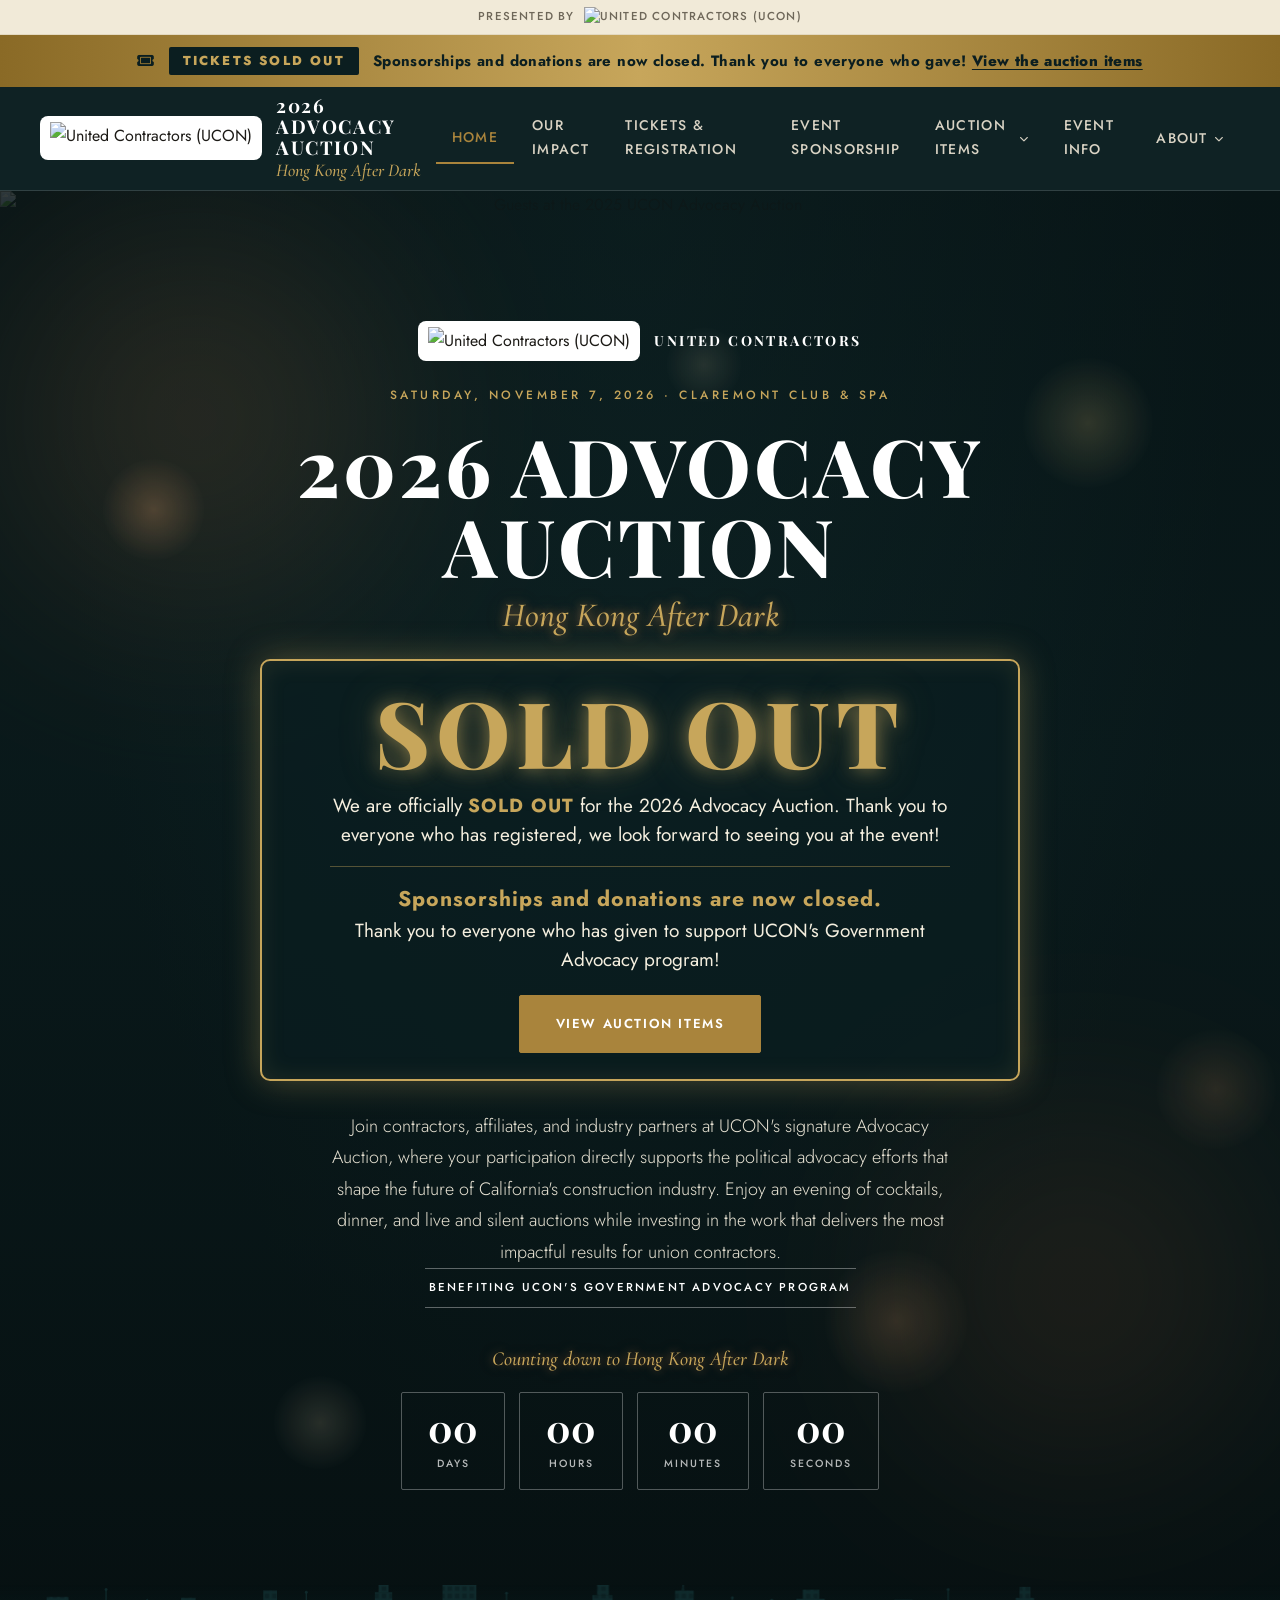
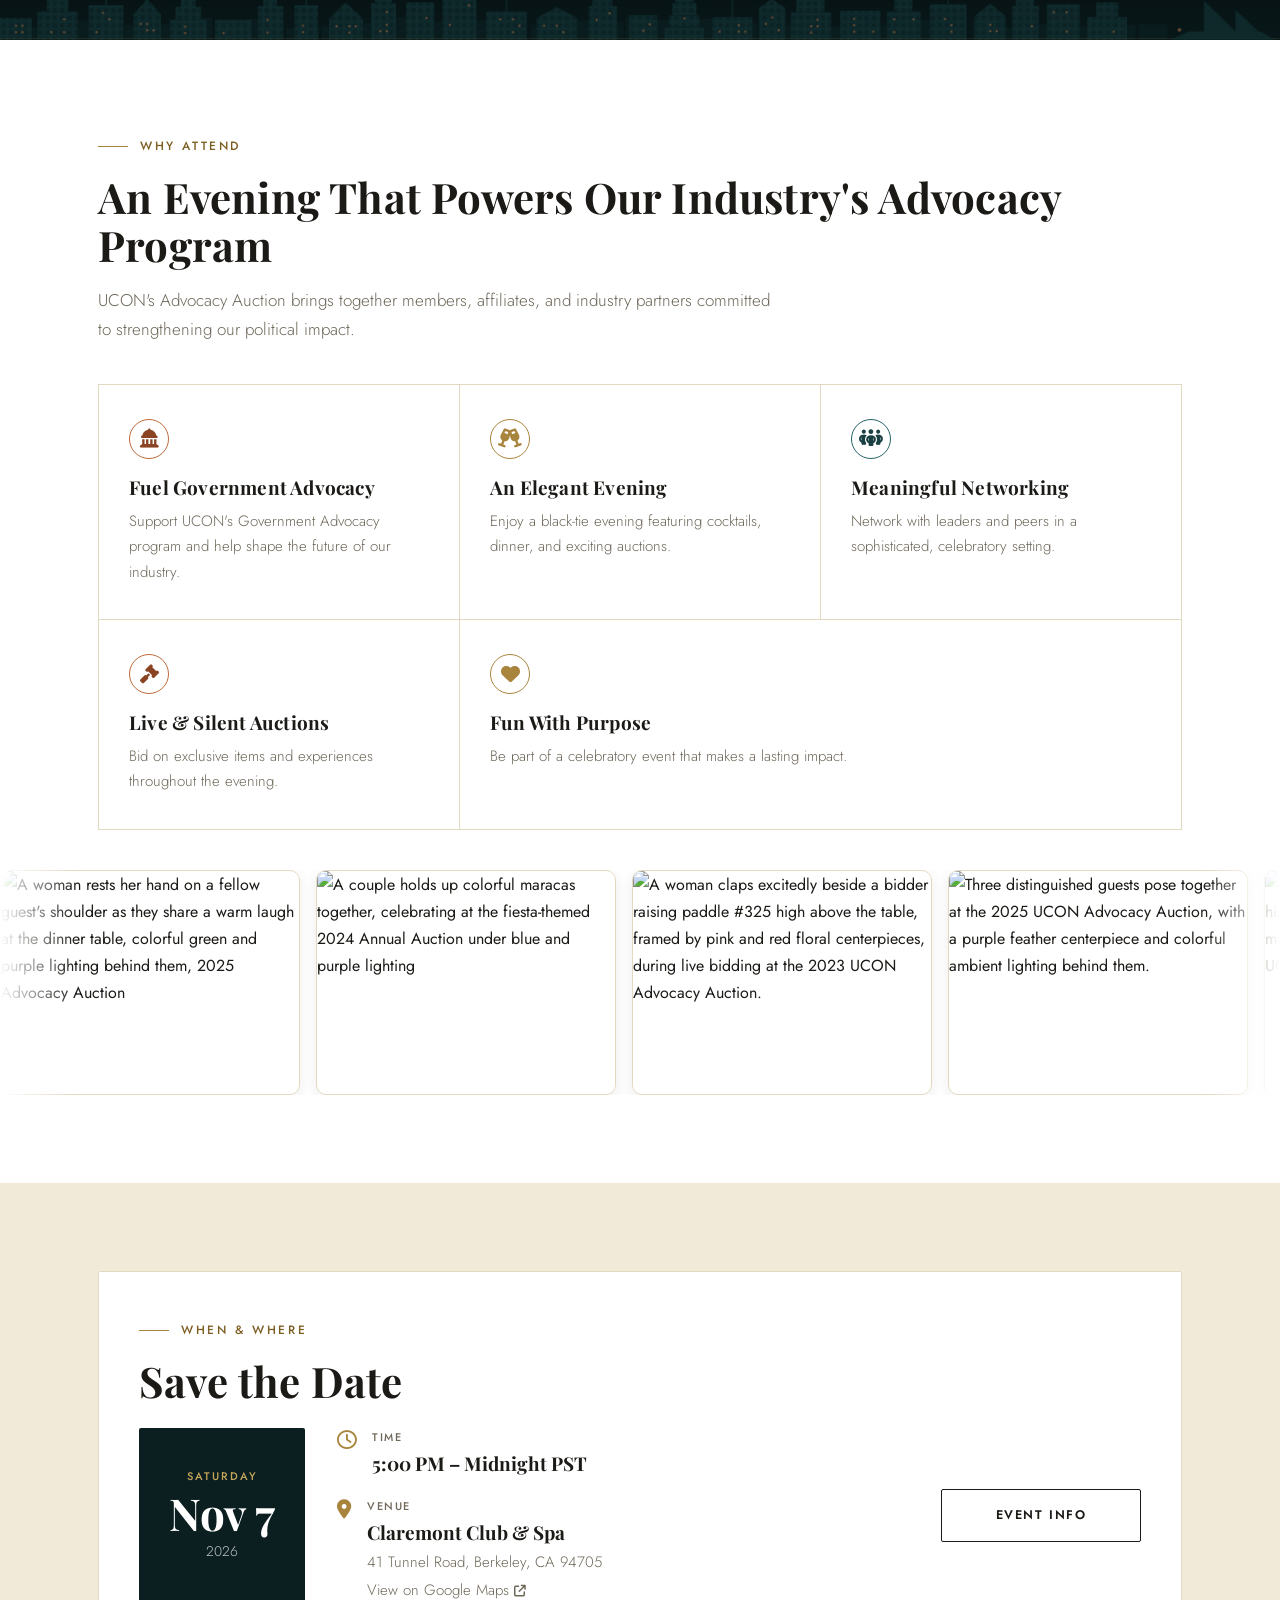
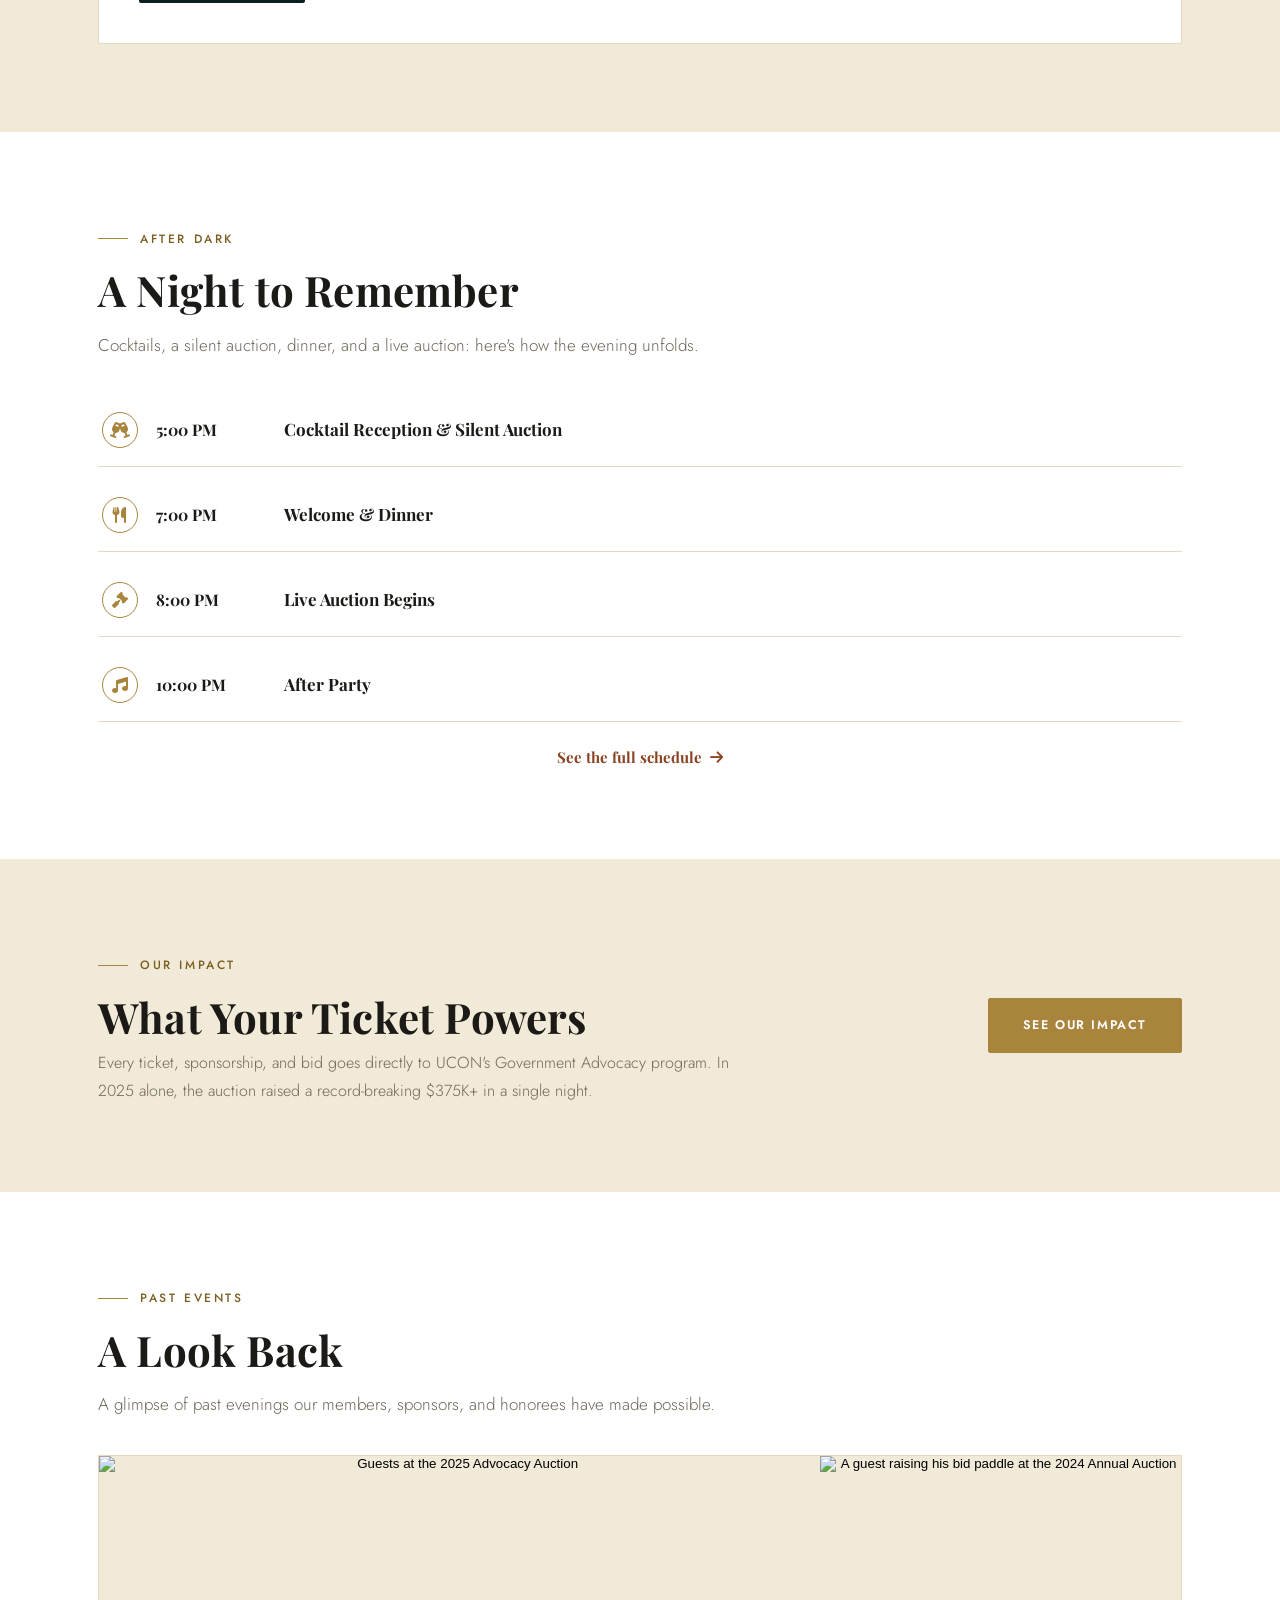
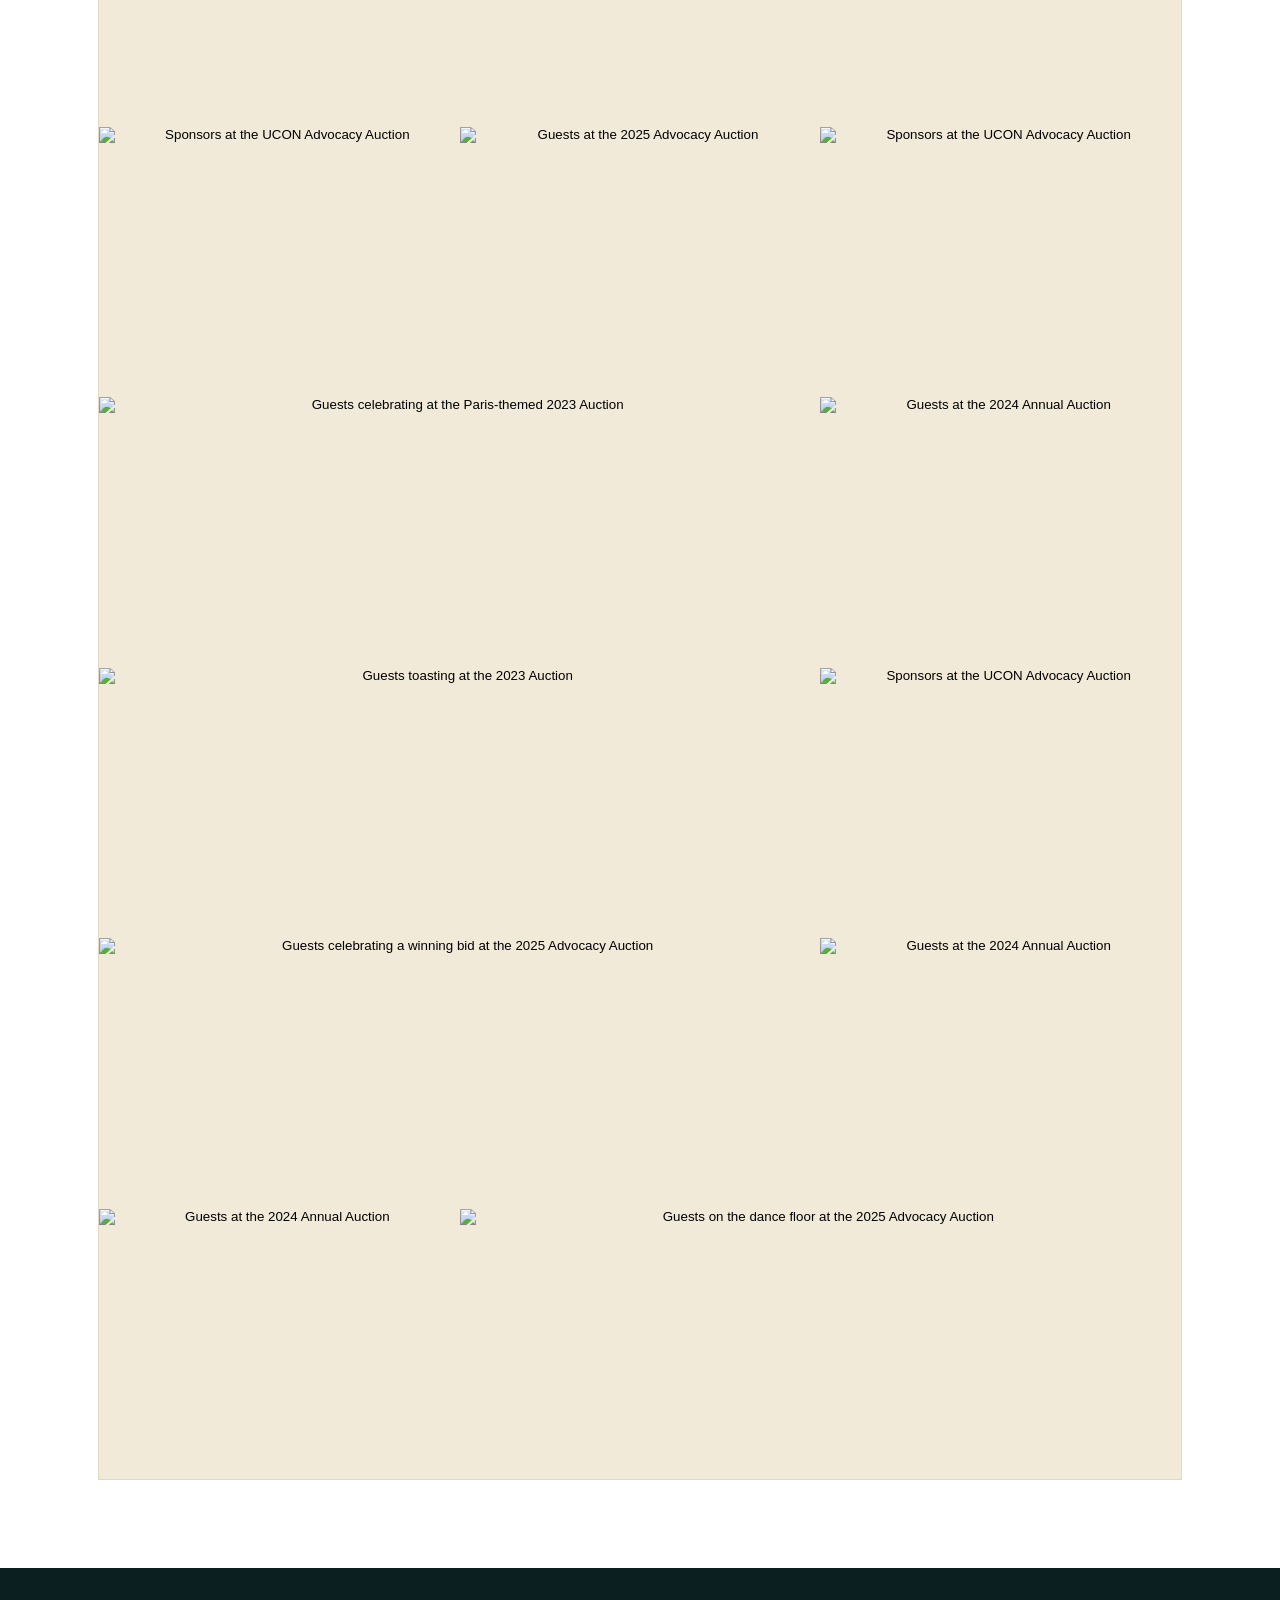
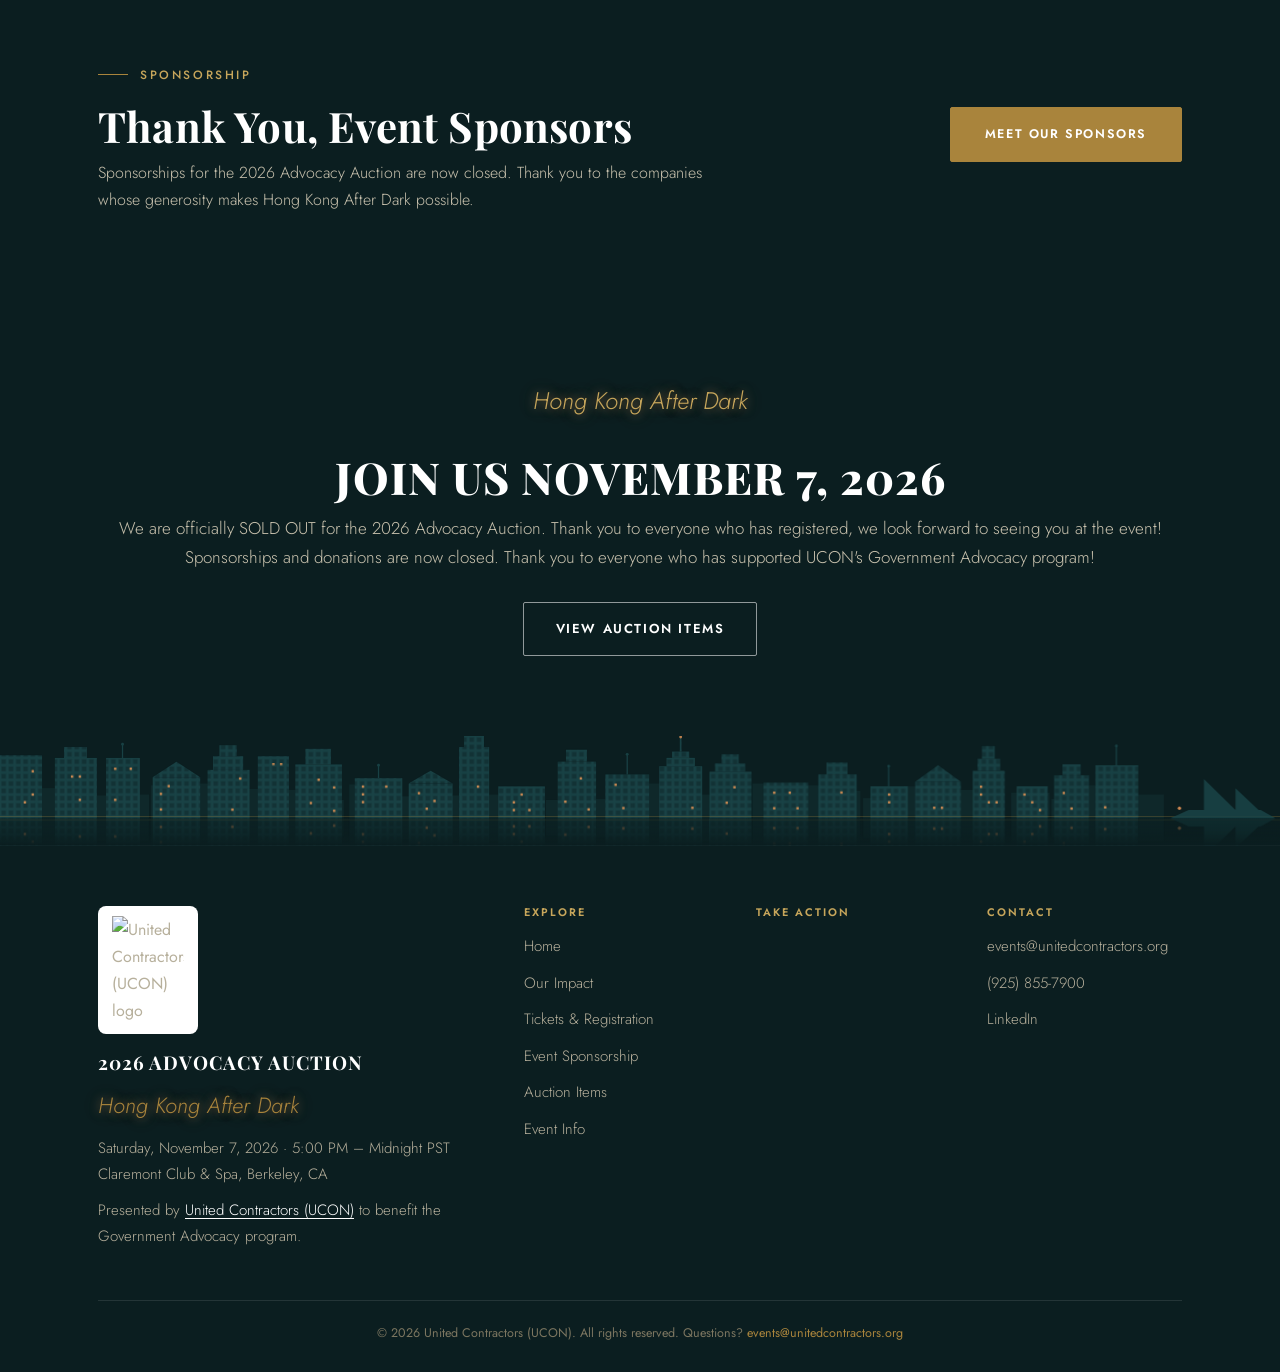
==== commit 7867548d: "Donations Closed" ====
--- a/index.html
+++ b/index.html
@@ -21,7 +21,7 @@
 <link rel="preconnect" href="https://fonts.googleapis.com">
 <link rel="preconnect" href="https://fonts.gstatic.com" crossorigin>
 <link href="https://fonts.googleapis.com/css2?family=Playfair+Display:wght@600;700;800;900&family=Jost:wght@300;400;500;600&family=Cormorant+Garamond:ital,wght@1,500;1,600&display=swap" rel="stylesheet">
-<link rel="stylesheet" href="https://cdnjs.cloudflare.com/ajax/libs/font-awesome/6.5.1/css/all.min.css" integrity="sha512-1ycn6IcaQQ40/MKBW2W4Rhis/DbILU74C1vSrLJxCq57o941Ym01SwNsOMqvEBFlcgUa6xLiPY/NS5R+E6ztJQ==" crossorigin="anonymous" referrerpolicy="no-referrer">
+<link rel="stylesheet" href="https://cdnjs.cloudflare.com/ajax/libs/font-awesome/6.5.1/css/all.min.css" crossorigin="anonymous" referrerpolicy="no-referrer">
 <link rel="stylesheet" href="css/auction.css">
 <style>
   /* Page-specific styles for Home only, prefixed .home- to avoid collisions with the shared stylesheet */
@@ -51,7 +51,7 @@
   </div>
 </div>
 <header id="site-header">
-<div class="soldout-bar"><i class="fa-solid fa-ticket" aria-hidden="true"></i><strong>Tickets Sold Out</strong><span>Sponsorships are now closed, but you can still <a href="auction-giving.html">donate an item</a>!</span></div>
+<div class="soldout-bar"><i class="fa-solid fa-ticket" aria-hidden="true"></i><strong>Tickets Sold Out</strong><span>Sponsorships and donations are now closed. Thank you to everyone who gave! <a href="auction-giving.html">View the auction items</a></span></div>
   <nav>
     <a href="index.html" class="nav-logo" aria-label="2026 UCON Advocacy Auction home">
       <img class="nav-logo-mark" src="https://res.cloudinary.com/dhqtiaubo/image/upload/f_auto,q_auto,w_120/v1784826013/UnitedContractorsLogo_zf9ekd_ietzxc.png" alt="United Contractors (UCON)" loading="eager">
@@ -63,12 +63,10 @@
       <div class="nav-item"><a href="tickets.html" class="nav-btn">Tickets &amp; Registration</a></div>
       <div class="nav-item"><a href="sponsorship.html" class="nav-btn">Event Sponsorship</a></div>
       <div class="nav-item nav-dropdown">
-        <a href="auction-giving.html" class="nav-btn nav-dropdown-toggle" aria-haspopup="true" aria-expanded="false">Donate an Item<span class="nav-dropdown-chev-btn" role="button" tabindex="0" aria-label="Toggle Donate an Item submenu" aria-expanded="false"><i class="fa-solid fa-chevron-down nav-dropdown-chev" aria-hidden="true"></i></span></a>
+        <a href="auction-giving.html" class="nav-btn nav-dropdown-toggle" aria-haspopup="true" aria-expanded="false">Auction Items<span class="nav-dropdown-chev-btn" role="button" tabindex="0" aria-label="Toggle Auction Items submenu" aria-expanded="false"><i class="fa-solid fa-chevron-down nav-dropdown-chev" aria-hidden="true"></i></span></a>
         <div class="nav-dropdown-menu">
           <a href="auction-giving.html#live-auction">Live Auction</a>
           <a href="auction-giving.html#silent-auction">Silent Auction</a>
-          <a href="auction-giving.html#friends-of-ucon">Friends of UCON</a>
-          <a href="auction-giving.html#personal-item">Personal Item</a>
         </div>
       </div>
       <div class="nav-item"><a href="event-info.html" class="nav-btn">Event Info</a></div>
@@ -90,11 +88,9 @@
     <a href="impact.html">Our Impact</a>
     <a href="tickets.html">Tickets &amp; Registration</a>
     <a href="sponsorship.html">Event Sponsorship</a>
-    <a href="auction-giving.html" class="mobile-menu-label">Donate an Item</a>
+    <a href="auction-giving.html" class="mobile-menu-label">Auction Items</a>
     <a href="auction-giving.html#live-auction">Live Auction</a>
     <a href="auction-giving.html#silent-auction">Silent Auction</a>
-    <a href="auction-giving.html#friends-of-ucon">Friends of UCON</a>
-    <a href="auction-giving.html#personal-item">Personal Item</a>
     <a href="event-info.html">Event Info</a>
         <div class="mobile-menu-label">About UCON</div>
     <a href="https://www.unitedcontractors.org" target="_blank" rel="noopener noreferrer">About UCON</a>
@@ -122,9 +118,9 @@
       <div class="hero-soldout" role="status">
         <span class="hero-soldout-big">Sold Out</span>
         <p>We are officially <strong>SOLD OUT</strong> for the 2026 Advocacy Auction. Thank you to everyone who has registered, we look forward to seeing you at the event!</p>
-        <p class="hero-soldout-cta"><strong>There is still time to make an impact!</strong> Sponsorships are now closed, but you can still donate an item to support UCON's Government Advocacy program.</p>
+        <p class="hero-soldout-cta"><strong>Sponsorships and donations are now closed.</strong> Thank you to everyone who has given to support UCON's Government Advocacy program!</p>
         <div class="hero-btns hero-soldout-btns">
-          <a href="auction-giving.html" class="btn btn-primary">Donate an Item</a>
+          <a href="auction-giving.html" class="btn btn-primary">View Auction Items</a>
         </div>
       </div>
       <p class="hero-tagline">Join contractors, affiliates, and industry partners at UCON's signature Advocacy Auction, where your participation directly supports the political advocacy efforts that shape the future of California's construction industry. Enjoy an evening of cocktails, dinner, and live and silent auctions while investing in the work that delivers the most impactful results for union contractors.</p>
@@ -569,9 +565,9 @@
     <div class="container">
       <p class="script">Hong Kong After Dark</p>
       <h2>Join Us November 7, 2026</h2>
-      <p>We are officially SOLD OUT for the 2026 Advocacy Auction. Thank you to everyone who has registered, we look forward to seeing you at the event! Sponsorships are now closed, but you can still support UCON's Government Advocacy program by donating an item.</p>
+      <p>We are officially SOLD OUT for the 2026 Advocacy Auction. Thank you to everyone who has registered, we look forward to seeing you at the event! Sponsorships and donations are now closed. Thank you to everyone who has supported UCON's Government Advocacy program!</p>
       <div class="cta-inner">
-        <a href="auction-giving.html" class="btn-cream-out">Donate an Item</a>
+        <a href="auction-giving.html" class="btn-cream-out">View Auction Items</a>
       </div>
     </div>
   </section>
@@ -776,12 +772,11 @@
         <a href="impact.html">Our Impact</a>
         <a href="tickets.html">Tickets &amp; Registration</a>
         <a href="sponsorship.html">Event Sponsorship</a>
-        <a href="auction-giving.html">Donate an Item</a>
+        <a href="auction-giving.html">Auction Items</a>
         <a href="event-info.html">Event Info</a>
       </div>
       <div class="footer-col">
         <h4>Take Action</h4>
-        <a href="mailto:events@unitedcontractors.org">Email to Donate an Item</a>
       </div>
       <div class="footer-col">
         <h4>Contact</h4>
--- a/css/auction.css
+++ b/css/auction.css
@@ -54,6 +54,7 @@
 
 *{margin:0;padding:0;box-sizing:border-box;}
 html{overflow-x:hidden;scroll-behavior:smooth;}
+@supports (overflow:clip){html,body{overflow-x:clip;max-width:100%;}}
 body{font-family:var(--font-body);background:var(--cream);color:var(--ink);font-size:16px;line-height:1.7;font-weight:400;}
 img{max-width:100%;display:block;}
 a{color:inherit;text-decoration:none;}
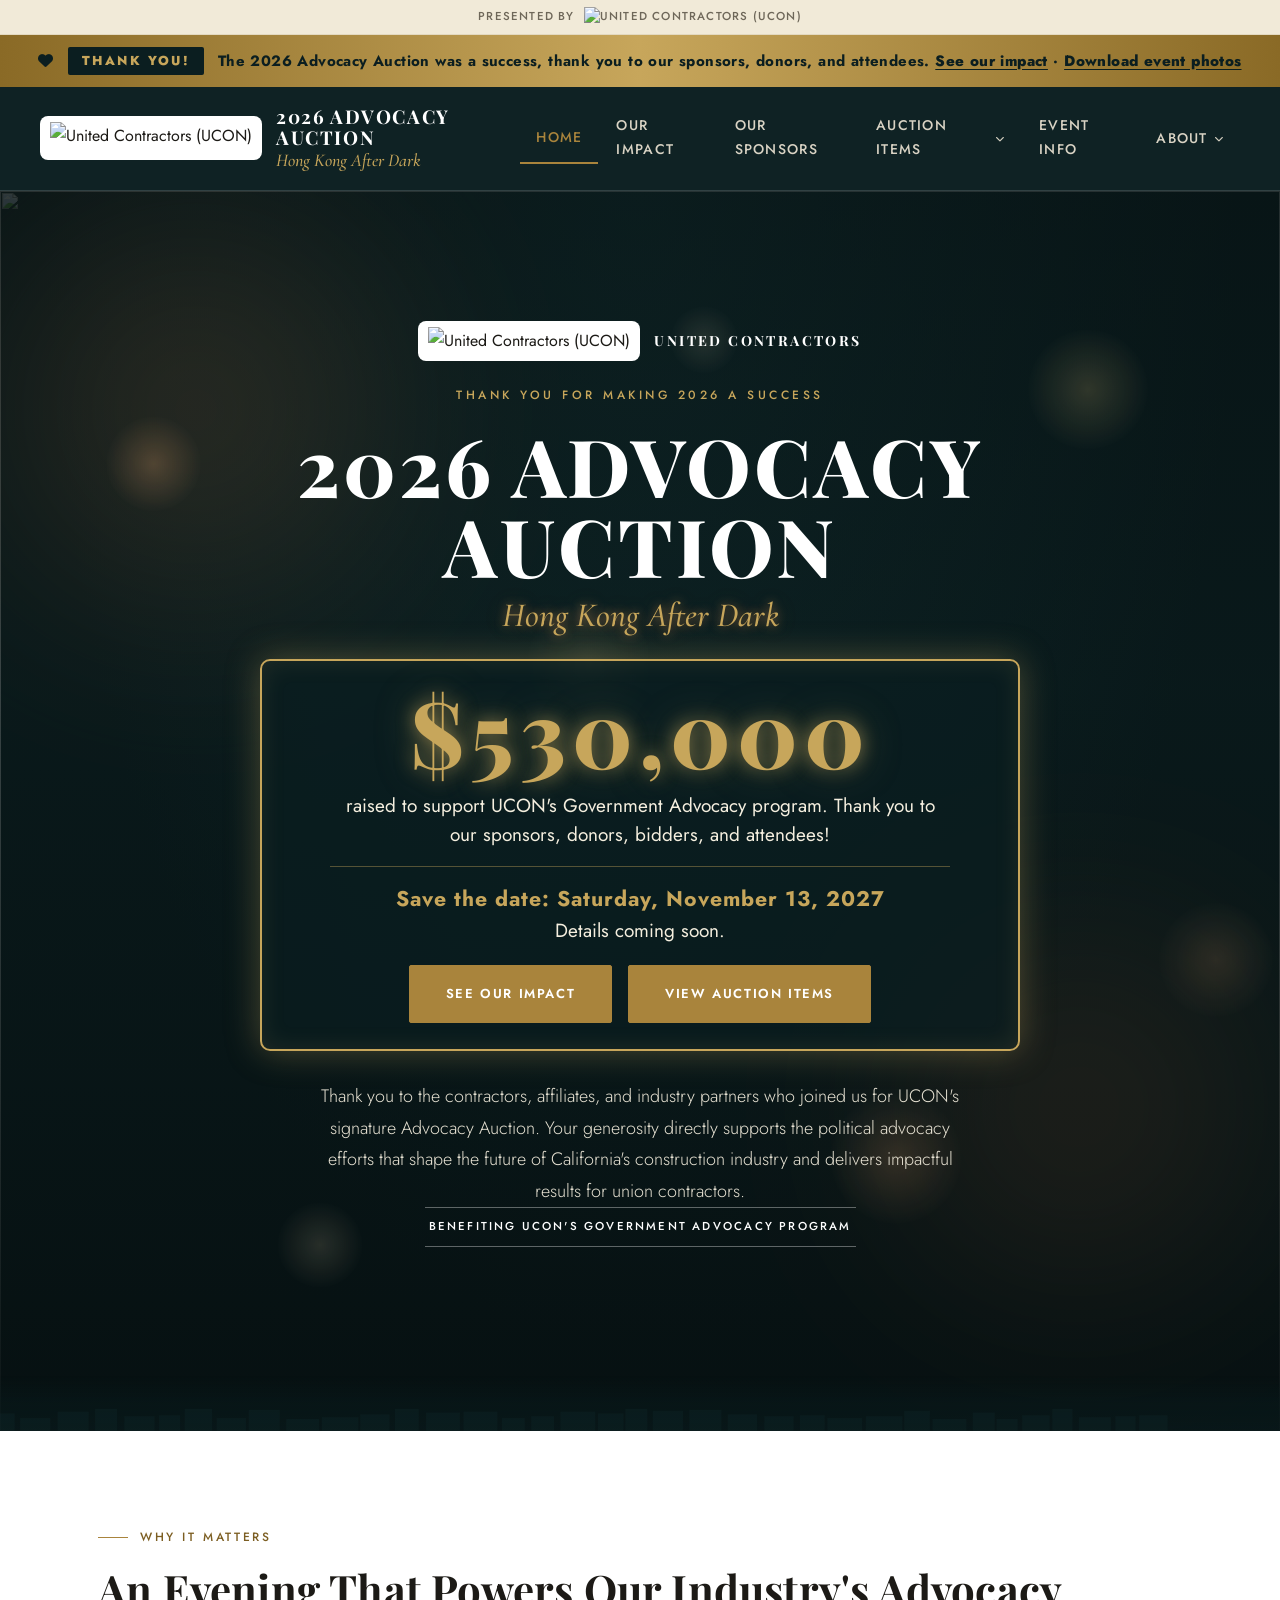
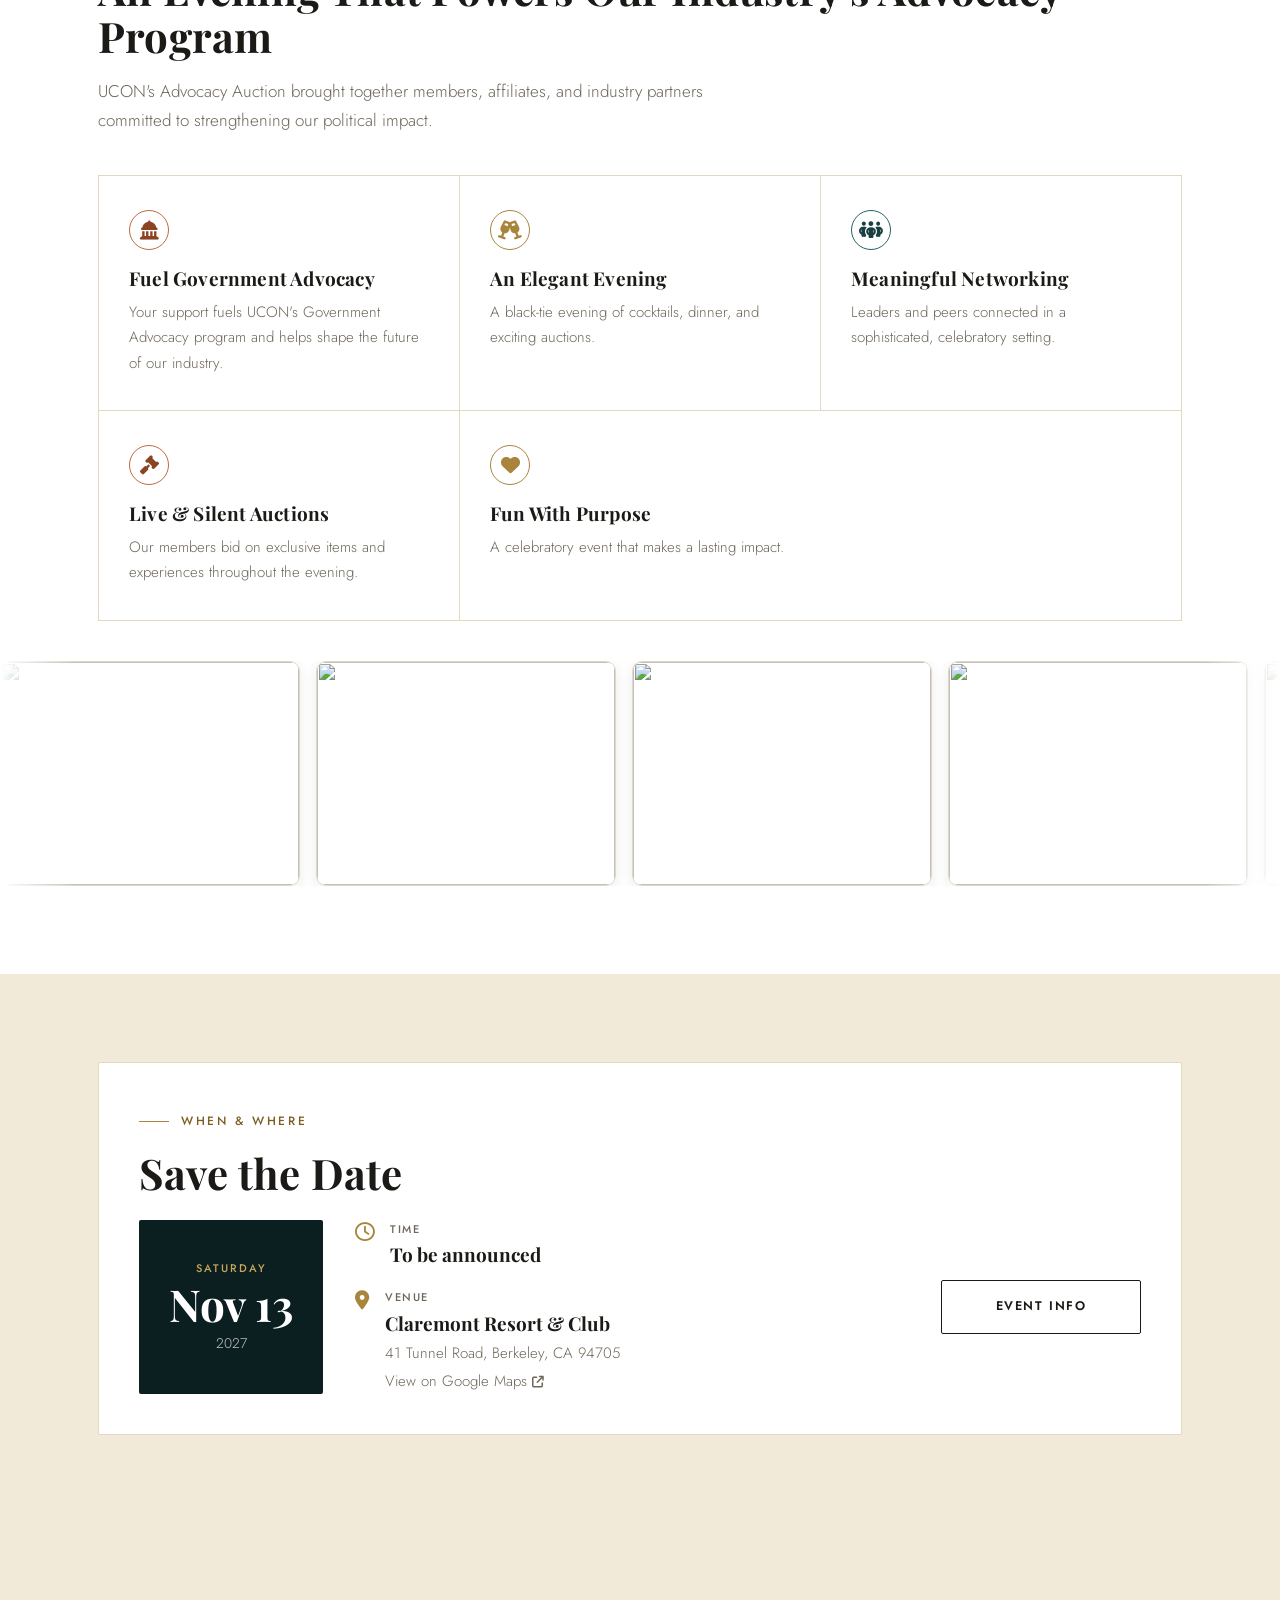
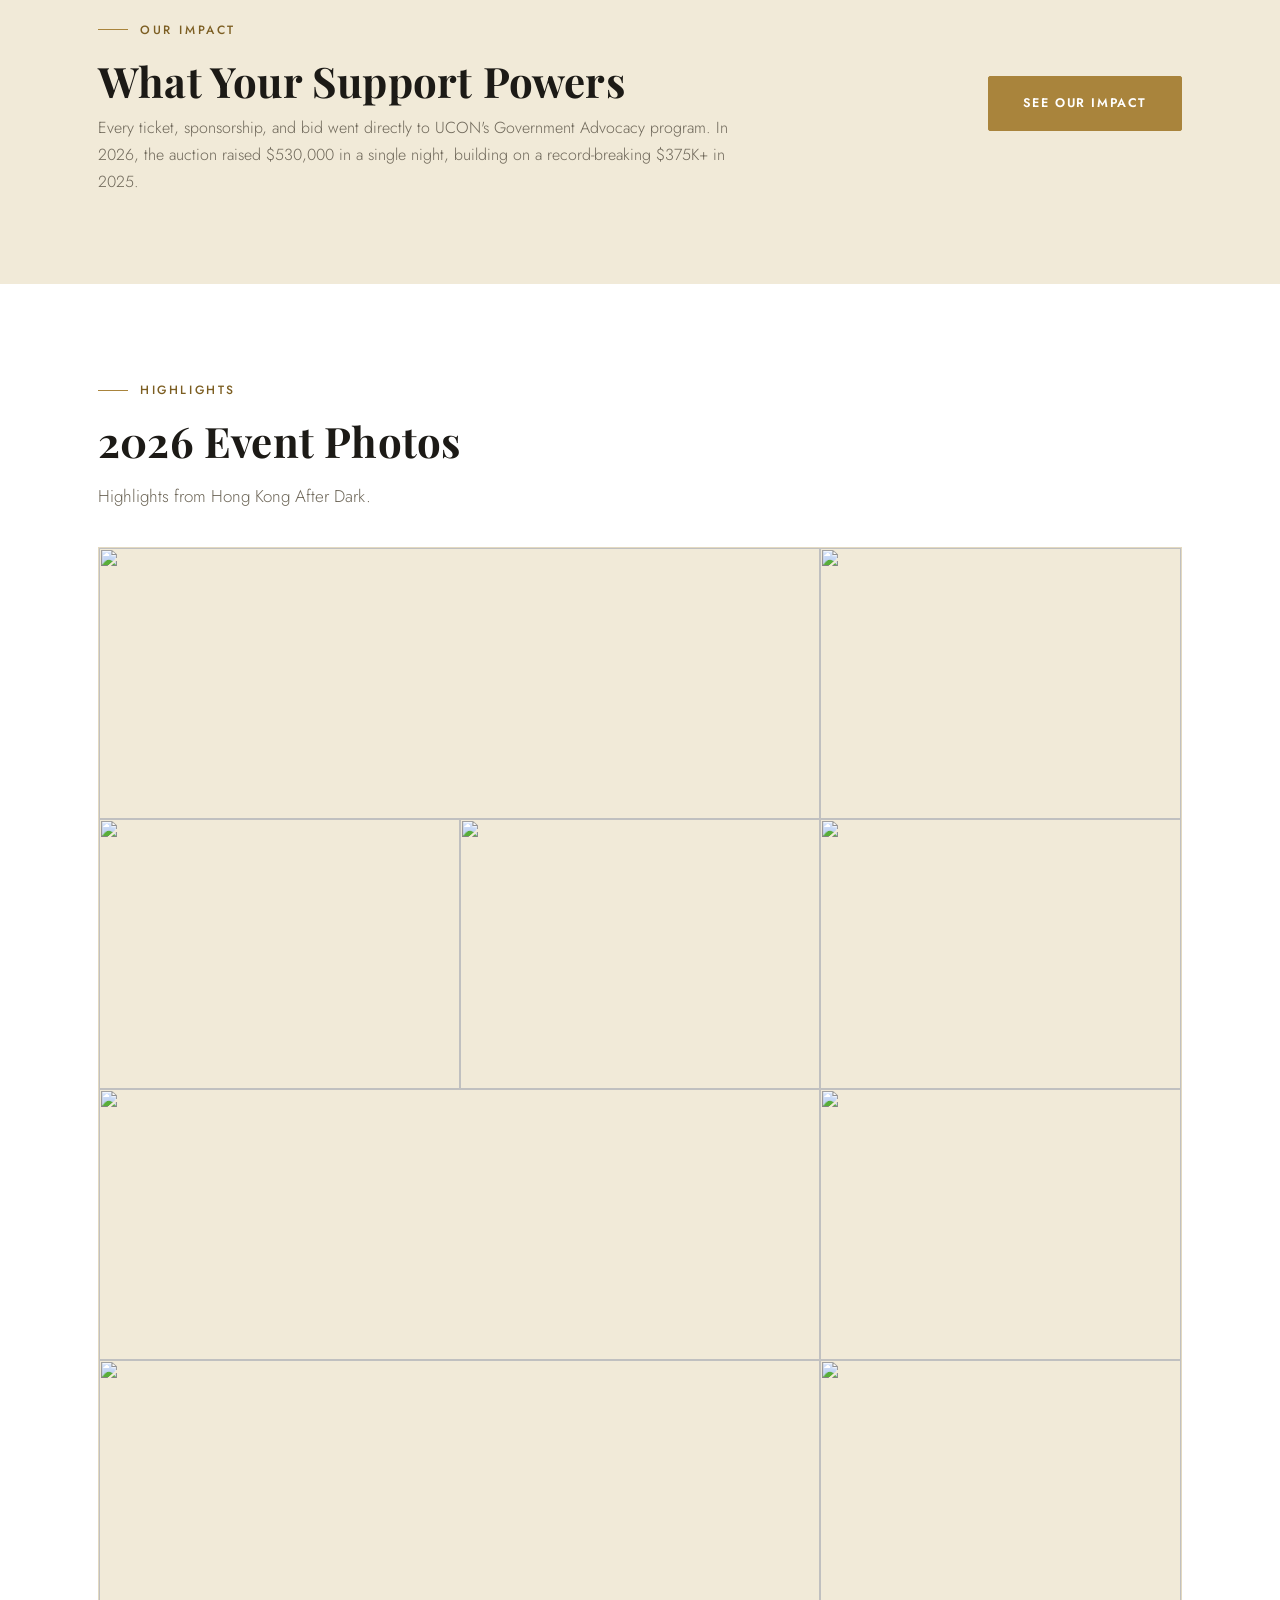
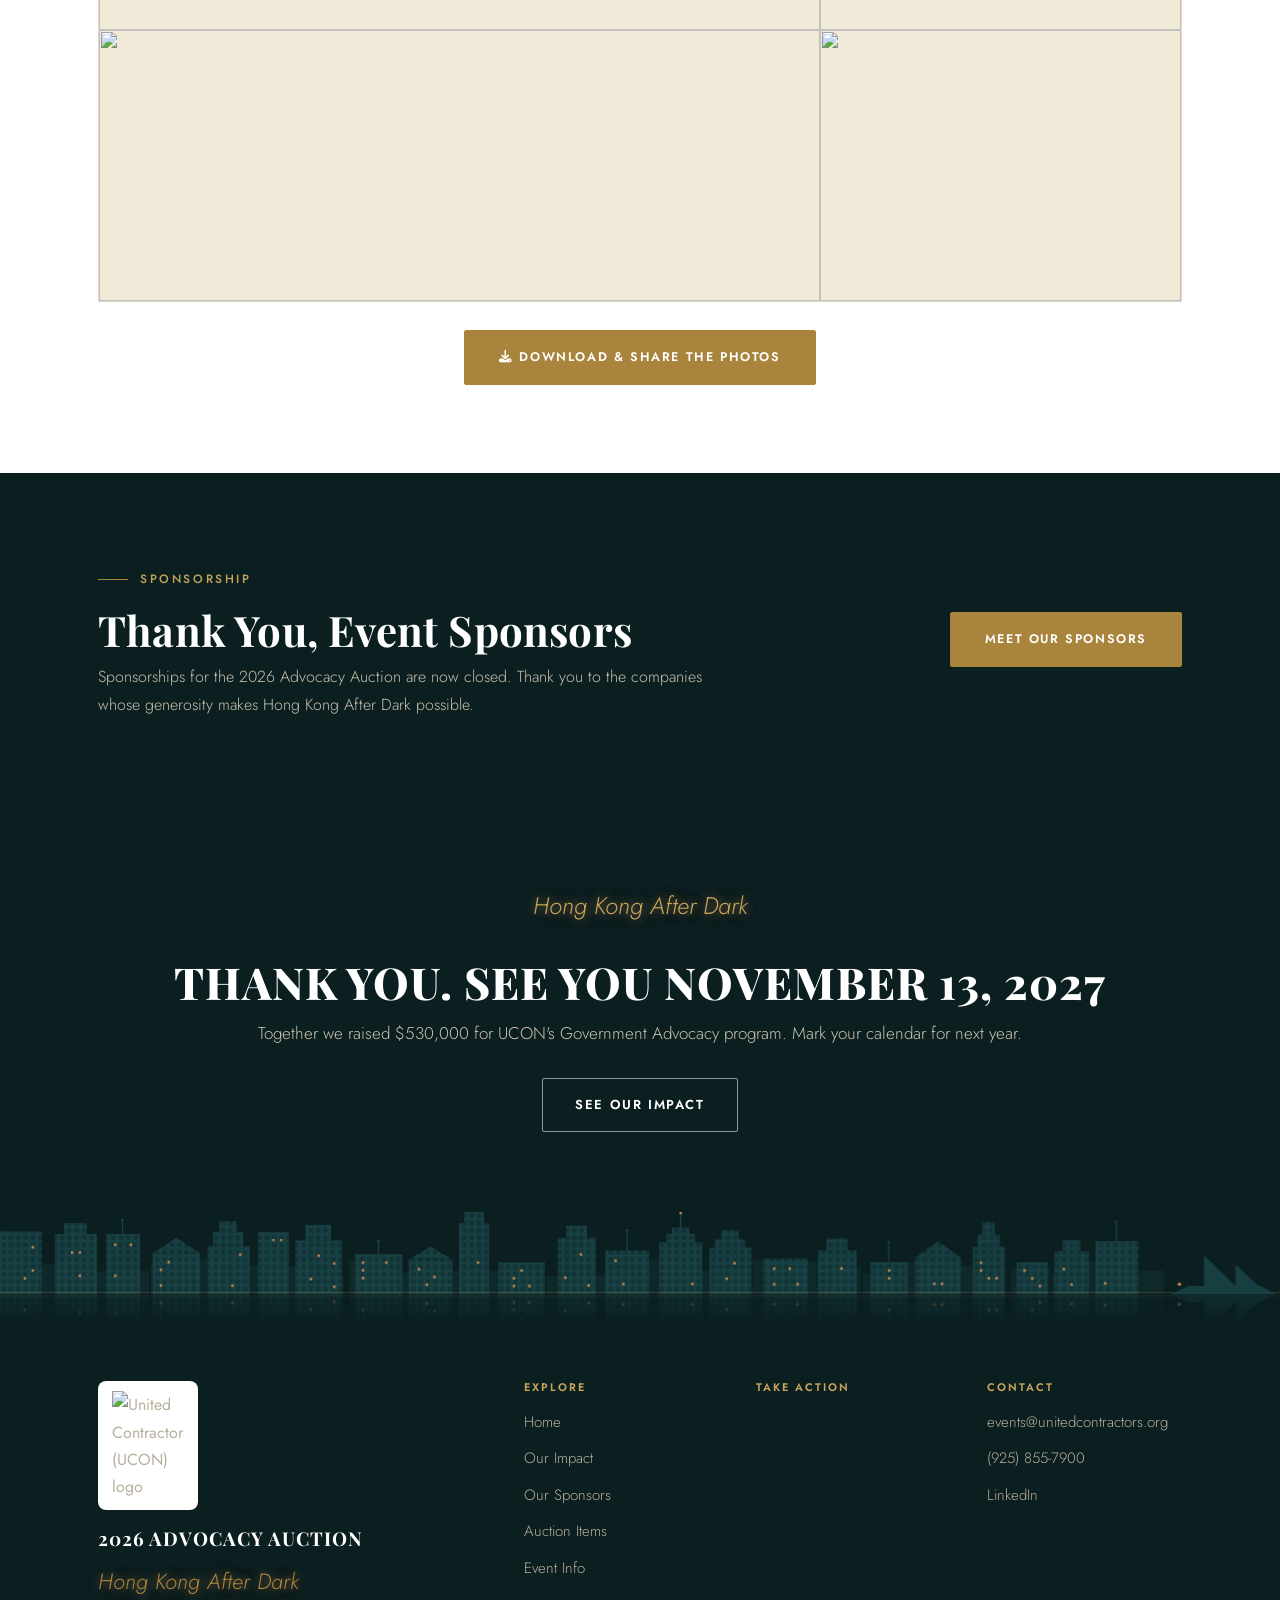
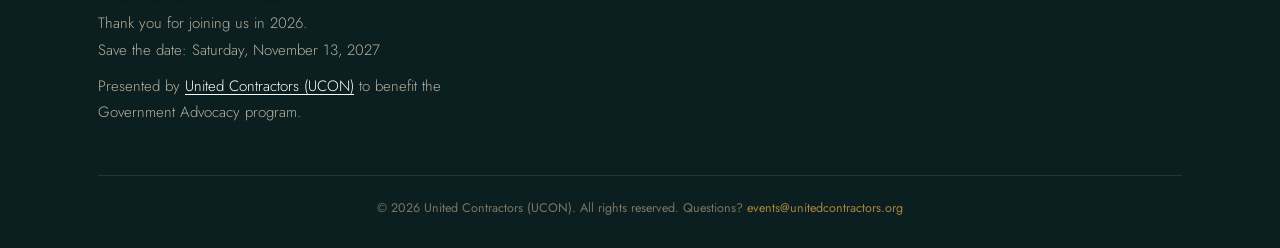
==== commit 11ca0b28: "Post-Event Update" ====
--- a/index.html
+++ b/index.html
@@ -4,17 +4,17 @@
 <meta charset="UTF-8">
 <meta name="viewport" content="width=device-width, initial-scale=1.0">
 <title>Home | 2026 UCON Advocacy Auction | Hong Kong After Dark</title>
-<meta name="description" content="Join United Contractors on Saturday, November 7, 2026 at the Claremont Club &amp; Spa for Hong Kong After Dark, the black-tie Advocacy Auction that aims to raise over $400,000 in a single night for UCON's Government Advocacy program.">
+<meta name="description" content="Thank you for making the 2026 UCON Advocacy Auction: Hong Kong After Dark a success. Together we raised $530,000 for UCON's Government Advocacy program. Save the date for 2027: Saturday, November 13, 2027.">
 <!-- TODO once a domain is live: add <link rel="canonical" href="https://REPLACE-WITH-DOMAIN/index.html"> and set og:url below -->
 <meta property="og:type" content="website">
 <meta property="og:site_name" content="2026 UCON Advocacy Auction">
 <meta property="og:title" content="2026 UCON Advocacy Auction: Hong Kong After Dark">
-<meta property="og:description" content="Join United Contractors on Saturday, November 7, 2026 at the Claremont Club &amp; Spa for a black-tie Advocacy Auction that aims to raise over $400,000 in a single night for UCON's Government Advocacy program.">
-<meta property="og:image" content="https://res.cloudinary.com/dhqtiaubo/image/upload/f_auto,q_auto,w_1200/v1784321325/UCON-2025-Advocacy-Auction-201-2473_n0xrlq.jpg">
+<meta property="og:description" content="Thank you for making the 2026 Advocacy Auction a success. Together we raised $530,000 for UCON's Government Advocacy program.">
+<meta property="og:image" content="https://res.cloudinary.com/dhqtiaubo/image/upload/f_auto,q_auto,w_1200/v1794252850/UCON-2026-AnnualAuction-325-3117_hc59tw.jpg">
 <meta name="twitter:card" content="summary_large_image">
 <meta name="twitter:title" content="2026 UCON Advocacy Auction: Hong Kong After Dark">
-<meta name="twitter:description" content="Join United Contractors on Saturday, November 7, 2026 for a black-tie Advocacy Auction benefiting UCON's Government Advocacy program.">
-<meta name="twitter:image" content="https://res.cloudinary.com/dhqtiaubo/image/upload/f_auto,q_auto,w_1200/v1784321325/UCON-2025-Advocacy-Auction-201-2473_n0xrlq.jpg">
+<meta name="twitter:description" content="We raised $530,000 at the 2026 Advocacy Auction to benefit UCON's Government Advocacy program. Thank you!">
+<meta name="twitter:image" content="https://res.cloudinary.com/dhqtiaubo/image/upload/f_auto,q_auto,w_1200/v1794252850/UCON-2026-AnnualAuction-325-3117_hc59tw.jpg">
 <link rel="icon" href="img/favicon.svg" type="image/svg+xml">
 <link rel="icon" href="img/favicon.ico" sizes="any">
 <link rel="apple-touch-icon" href="img/apple-touch-icon.png">
@@ -51,7 +51,7 @@
   </div>
 </div>
 <header id="site-header">
-<div class="soldout-bar"><i class="fa-solid fa-ticket" aria-hidden="true"></i><strong>Tickets Sold Out</strong><span>Sponsorships and donations are now closed. Thank you to everyone who gave! <a href="auction-giving.html">View the auction items</a></span></div>
+<div class="soldout-bar"><i class="fa-solid fa-heart" aria-hidden="true"></i><strong>Thank You!</strong><span>The 2026 Advocacy Auction was a success, thank you to our sponsors, donors, and attendees. <a href="impact.html">See our impact</a> &middot; <a href="https://www.breslowimaging.com/Business/United-Contractors/2026-Advocacy-Auction-Master-Gallery/n-vNmzH2" target="_blank" rel="noopener">Download event photos</a></span></div>
   <nav>
     <a href="index.html" class="nav-logo" aria-label="2026 UCON Advocacy Auction home">
       <img class="nav-logo-mark" src="https://res.cloudinary.com/dhqtiaubo/image/upload/f_auto,q_auto,w_120/v1784826013/UnitedContractorsLogo_zf9ekd_ietzxc.png" alt="United Contractors (UCON)" loading="eager">
@@ -60,8 +60,7 @@
     <div class="nav-links">
       <div class="nav-item"><a href="index.html" class="nav-btn active">Home</a></div>
       <div class="nav-item"><a href="impact.html" class="nav-btn">Our Impact</a></div>
-      <div class="nav-item"><a href="tickets.html" class="nav-btn">Tickets &amp; Registration</a></div>
-      <div class="nav-item"><a href="sponsorship.html" class="nav-btn">Event Sponsorship</a></div>
+      <div class="nav-item"><a href="sponsorship.html" class="nav-btn">Our Sponsors</a></div>
       <div class="nav-item nav-dropdown">
         <a href="auction-giving.html" class="nav-btn nav-dropdown-toggle" aria-haspopup="true" aria-expanded="false">Auction Items<span class="nav-dropdown-chev-btn" role="button" tabindex="0" aria-label="Toggle Auction Items submenu" aria-expanded="false"><i class="fa-solid fa-chevron-down nav-dropdown-chev" aria-hidden="true"></i></span></a>
         <div class="nav-dropdown-menu">
@@ -86,8 +85,7 @@
   <div class="mobile-menu" id="mobileMenu">
     <a href="index.html" class="active">Home</a>
     <a href="impact.html">Our Impact</a>
-    <a href="tickets.html">Tickets &amp; Registration</a>
-    <a href="sponsorship.html">Event Sponsorship</a>
+    <a href="sponsorship.html">Our Sponsors</a>
     <a href="auction-giving.html" class="mobile-menu-label">Auction Items</a>
     <a href="auction-giving.html#live-auction">Live Auction</a>
     <a href="auction-giving.html#silent-auction">Silent Auction</a>
@@ -103,7 +101,7 @@
 
   <!-- ============ HERO ============ -->
   <section class="video-hero">
-    <img class="hero-bg-img" src="https://res.cloudinary.com/dhqtiaubo/image/upload/f_auto,q_auto,w_1920/v1784321325/UCON-2025-Advocacy-Auction-201-2473_n0xrlq.jpg" alt="Guests at the 2025 UCON Advocacy Auction" loading="eager">
+    <img class="hero-bg-img" src="https://res.cloudinary.com/dhqtiaubo/image/upload/f_auto,q_auto,w_1920/v1794252850/UCON-2026-AnnualAuction-325-3117_hc59tw.jpg" alt="" loading="eager">
     <div class="hero-scrim" aria-hidden="true"></div>
     <div class="hero-lantern-glow g1" aria-hidden="true"></div>
     <div class="hero-lantern-glow g2" aria-hidden="true"></div>
@@ -112,41 +110,20 @@
         <img src="https://res.cloudinary.com/dhqtiaubo/image/upload/f_auto,q_auto,w_120/v1784826013/UnitedContractorsLogo_zf9ekd_ietzxc.png" alt="United Contractors (UCON)" loading="eager">
         <span>United Contractors</span>
       </div>
-      <p class="hero-eyebrow">Saturday, November 7, 2026 &middot; Claremont Club &amp; Spa</p>
+      <p class="hero-eyebrow">Thank You for Making 2026 a Success</p>
       <h1 class="hero-title">2026 Advocacy Auction</h1>
       <p class="hero-script script">Hong Kong After Dark</p>
       <div class="hero-soldout" role="status">
-        <span class="hero-soldout-big">Sold Out</span>
-        <p>We are officially <strong>SOLD OUT</strong> for the 2026 Advocacy Auction. Thank you to everyone who has registered, we look forward to seeing you at the event!</p>
-        <p class="hero-soldout-cta"><strong>Sponsorships and donations are now closed.</strong> Thank you to everyone who has given to support UCON's Government Advocacy program!</p>
+        <span class="hero-soldout-big">$530,000</span>
+        <p>raised to support UCON's Government Advocacy program. Thank you to our sponsors, donors, bidders, and attendees!</p>
+        <p class="hero-soldout-cta"><strong>Save the date: Saturday, November 13, 2027</strong> Details coming soon.</p>
         <div class="hero-btns hero-soldout-btns">
+          <a href="impact.html" class="btn btn-primary">See Our Impact</a>
           <a href="auction-giving.html" class="btn btn-primary">View Auction Items</a>
         </div>
       </div>
-      <p class="hero-tagline">Join contractors, affiliates, and industry partners at UCON's signature Advocacy Auction, where your participation directly supports the political advocacy efforts that shape the future of California's construction industry. Enjoy an evening of cocktails, dinner, and live and silent auctions while investing in the work that delivers the most impactful results for union contractors.</p>
+      <p class="hero-tagline">Thank you to the contractors, affiliates, and industry partners who joined us for UCON's signature Advocacy Auction. Your generosity directly supports the political advocacy efforts that shape the future of California's construction industry and delivers impactful results for union contractors.</p>
       <span class="hero-badge-statement">Benefiting UCON's Government Advocacy program</span>
-    </div>
-
-    <div class="hero-countdown" data-countdown-to="2026-11-07T17:00:00-08:00">
-      <p class="hcd-label script">Counting down to Hong Kong After Dark</p>
-      <div class="hcd-grid">
-        <div class="hcd-block">
-          <div class="cd-num" data-cd="d">00</div>
-          <div class="cd-lbl">Days</div>
-        </div>
-        <div class="hcd-block">
-          <div class="cd-num" data-cd="h">00</div>
-          <div class="cd-lbl">Hours</div>
-        </div>
-        <div class="hcd-block">
-          <div class="cd-num" data-cd="m">00</div>
-          <div class="cd-lbl">Minutes</div>
-        </div>
-        <div class="hcd-block">
-          <div class="cd-num" data-cd="s">00</div>
-          <div class="cd-lbl">Seconds</div>
-        </div>
-      </div>
     </div>
 
     <div class="hero-skyline" aria-hidden="true">
@@ -354,54 +331,57 @@
   <!-- ============ WHY ATTEND ============ -->
   <section class="tint-paper">
     <div class="container">
-      <div class="section-label"><span class="dot"></span><span>Why Attend</span></div>
+      <div class="section-label"><span class="dot"></span><span>Why It Matters</span></div>
       <h2 class="section-title">An Evening That Powers Our Industry's Advocacy Program</h2>
-      <p class="section-sub">UCON's Advocacy Auction brings together members, affiliates, and industry partners committed to strengthening our political impact.</p>
+      <p class="section-sub">UCON's Advocacy Auction brought together members, affiliates, and industry partners committed to strengthening our political impact.</p>
 
       <div class="card-grid">
         <div class="feature-card">
           <div class="feature-ico ember"><i class="fa-solid fa-landmark-dome" aria-hidden="true"></i></div>
           <h3>Fuel Government Advocacy</h3>
-          <p>Support UCON's Government Advocacy program and help shape the future of our industry.</p>
+          <p>Your support fuels UCON's Government Advocacy program and helps shape the future of our industry.</p>
         </div>
         <div class="feature-card">
           <div class="feature-ico"><i class="fa-solid fa-champagne-glasses" aria-hidden="true"></i></div>
           <h3>An Elegant Evening</h3>
-          <p>Enjoy a black-tie evening featuring cocktails, dinner, and exciting auctions.</p>
+          <p>A black-tie evening of cocktails, dinner, and exciting auctions.</p>
         </div>
         <div class="feature-card">
           <div class="feature-ico teal"><i class="fa-solid fa-people-group" aria-hidden="true"></i></div>
           <h3>Meaningful Networking</h3>
-          <p>Network with leaders and peers in a sophisticated, celebratory setting.</p>
+          <p>Leaders and peers connected in a sophisticated, celebratory setting.</p>
         </div>
         <div class="feature-card">
           <div class="feature-ico ember"><i class="fa-solid fa-gavel" aria-hidden="true"></i></div>
           <h3>Live &amp; Silent Auctions</h3>
-          <p>Bid on exclusive items and experiences throughout the evening.</p>
+          <p>Our members bid on exclusive items and experiences throughout the evening.</p>
         </div>
         <div class="feature-card wide">
           <div class="feature-ico"><i class="fa-solid fa-heart" aria-hidden="true"></i></div>
           <h3>Fun With Purpose</h3>
-          <p>Be part of a celebratory event that makes a lasting impact.</p>
-        </div>
-      </div>
-
-      <div class="photo-belt" aria-label="Photos from past Advocacy Auctions">
+          <p>A celebratory event that makes a lasting impact.</p>
+        </div>
+      </div>
+
+      <div class="photo-belt" aria-label="Photos from the 2026 Advocacy Auction">
         <div class="photo-belt-track">
           <figure class="photo-belt-item">
-            <img src="https://res.cloudinary.com/dhqtiaubo/image/upload/f_auto,q_auto,w_900/v1787959389/UCON-2025-Advocacy-Auction-184-2396_mbx8m1.jpg" alt="A woman rests her hand on a fellow guest's shoulder as they share a warm laugh at the dinner table, colorful green and purple lighting behind them, 2025 Advocacy Auction" loading="lazy">
+            <img src="https://res.cloudinary.com/dhqtiaubo/image/upload/f_auto,q_auto,w_900/v1794252842/UCON-2026-AnnualAuction-194-0782_qerc0j.jpg" alt="" loading="lazy">
           </figure>
           <figure class="photo-belt-item">
-            <img src="https://res.cloudinary.com/dhqtiaubo/image/upload/f_auto,q_auto,w_900/v1787959390/UCON-2024-Annual-Auction-264-1030_zlqdzf.jpg" alt="A couple holds up colorful maracas together, celebrating at the fiesta-themed 2024 Annual Auction under blue and purple lighting" loading="lazy">
+            <img src="https://res.cloudinary.com/dhqtiaubo/image/upload/f_auto,q_auto,w_900/v1794252843/UCON-2026-AnnualAuction-162-0578_yei3hk.jpg" alt="" loading="lazy">
           </figure>
           <figure class="photo-belt-item">
-            <img src="https://res.cloudinary.com/dhqtiaubo/image/upload/f_auto,q_auto,w_900/v1787959389/UCON-2023-Auction-193-7003_rxwkjx.jpg" alt="A woman claps excitedly beside a bidder raising paddle #325 high above the table, framed by pink and red floral centerpieces, during live bidding at the 2023 UCON Advocacy Auction." loading="lazy">
+            <img src="https://res.cloudinary.com/dhqtiaubo/image/upload/f_auto,q_auto,w_900/v1794247803/UCON-2026-AnnualAuction-189-0754_sd0g6r.jpg" alt="" loading="lazy">
           </figure>
           <figure class="photo-belt-item">
-            <img src="https://res.cloudinary.com/dhqtiaubo/image/upload/f_auto,q_auto,w_900/v1787959394/UCON-2025-Advocacy-Auction-101-1630_v9jbov.jpg" alt="Three distinguished guests pose together at the 2025 UCON Advocacy Auction, with a purple feather centerpiece and colorful ambient lighting behind them." loading="lazy" style="object-position:center 10%;">
+            <img src="https://res.cloudinary.com/dhqtiaubo/image/upload/f_auto,q_auto,w_900/v1794247802/UCON-2026-AnnualAuction-364-1495_xhwvmh.jpg" alt="" loading="lazy">
           </figure>
           <figure class="photo-belt-item">
-            <img src="https://res.cloudinary.com/dhqtiaubo/image/upload/f_auto,q_auto,w_900/v1787959393/UCON-2025-Advocacy-Auction-148-2227_bizzpx.jpg" alt="A guest in a navy suit dramatically raises his bid paddle overhead in an exciting moment during live bidding at the 2025 UCON Advocacy Auction." loading="lazy">
+            <img src="https://res.cloudinary.com/dhqtiaubo/image/upload/f_auto,q_auto,w_900/v1794252849/UCON-2026-AnnualAuction-369-3191_vakyao.jpg" alt="" loading="lazy">
+          </figure>
+          <figure class="photo-belt-item">
+            <img src="https://res.cloudinary.com/dhqtiaubo/image/upload/f_auto,q_auto,w_900/v1794247803/UCON-2026-AnnualAuction-059-0190_bb7tjr.jpg" alt="" loading="lazy">
           </figure>
         </div>
       </div>
@@ -417,24 +397,24 @@
         <div class="ec-body">
           <div class="ec-date">
             <span class="dow">Saturday</span>
-            <span class="big">Nov 7</span>
-            <span class="yr">2026</span>
+            <span class="big">Nov 13</span>
+            <span class="yr">2027</span>
           </div>
           <div class="ec-details">
             <div class="ec-row">
               <i class="fa-regular fa-clock" aria-hidden="true"></i>
               <div>
                 <div class="ec-lbl">Time</div>
-                <div class="ec-val">5:00 PM &ndash; Midnight PST</div>
+                <div class="ec-val">To be announced</div>
               </div>
             </div>
             <div class="ec-row">
               <i class="fa-solid fa-location-dot" aria-hidden="true"></i>
               <div>
                 <div class="ec-lbl">Venue</div>
-                <div class="ec-val">Claremont Club &amp; Spa</div>
+                <div class="ec-val">Claremont Resort &amp; Club</div>
                 <div class="ec-addr">41 Tunnel Road, Berkeley, CA 94705</div>
-                <div class="ec-addr"><a href="https://maps.google.com/maps?q=Claremont+Club+%26+Spa%0D%0A41+Tunnel+Road%2C%0D%0ABerkeley%2C+CA+94705&hl=en&t=m&z=14" target="_blank" rel="noopener">View on Google Maps <i class="fa-solid fa-arrow-up-right-from-square" aria-hidden="true" style="font-size:12px;"></i></a></div>
+                <div class="ec-addr"><a href="https://maps.google.com/maps?q=Claremont+Resort+%26+Club%0D%0A41+Tunnel+Road%2C%0D%0ABerkeley%2C+CA+94705&hl=en&t=m&z=14" target="_blank" rel="noopener">View on Google Maps <i class="fa-solid fa-arrow-up-right-from-square" aria-hidden="true" style="font-size:12px;"></i></a></div>
               </div>
             </div>
           </div>
@@ -446,48 +426,13 @@
     </div>
   </section>
 
-  <!-- ============ AGENDA TEASER ============ -->
-  <section class="tint-paper">
-    <div class="container">
-      <div class="section-label"><span class="dot"></span><span>After Dark</span></div>
-      <h2 class="section-title">A Night to Remember</h2>
-      <p class="section-sub">Cocktails, a silent auction, dinner, and a live auction: here's how the evening unfolds.</p>
-
-      <div class="home-agenda-teaser">
-        <div class="agenda-row">
-          <div class="ico"><i class="fa-solid fa-champagne-glasses" aria-hidden="true"></i></div>
-          <div class="time">5:00 PM</div>
-          <div class="what"><strong>Cocktail Reception &amp; Silent Auction</strong></div>
-        </div>
-        <div class="agenda-row">
-          <div class="ico"><i class="fa-solid fa-utensils" aria-hidden="true"></i></div>
-          <div class="time">7:00 PM</div>
-          <div class="what"><strong>Welcome &amp; Dinner</strong></div>
-        </div>
-        <div class="agenda-row">
-          <div class="ico"><i class="fa-solid fa-gavel" aria-hidden="true"></i></div>
-          <div class="time">8:00 PM</div>
-          <div class="what"><strong>Live Auction Begins</strong></div>
-        </div>
-        <div class="agenda-row">
-          <div class="ico"><i class="fa-solid fa-music" aria-hidden="true"></i></div>
-          <div class="time">10:00 PM</div>
-          <div class="what"><strong>After Party</strong></div>
-        </div>
-      </div>
-      <div class="home-agenda-more">
-        <a href="event-info.html">See the full schedule <i class="fa-solid fa-arrow-right" aria-hidden="true"></i></a>
-      </div>
-    </div>
-  </section>
-
   <!-- ============ IMPACT TEASER ============ -->
   <section class="tint-cream2">
     <div class="container home-spon-strip">
       <div class="home-spon-strip-text">
         <div class="section-label"><span class="dot"></span><span>Our Impact</span></div>
-        <h2 class="section-title">What Your Ticket Powers</h2>
-        <p style="color:var(--mut);">Every ticket, sponsorship, and bid goes directly to UCON's Government Advocacy program. In 2025 alone, the auction raised a record-breaking $375K+ in a single night.</p>
+        <h2 class="section-title">What Your Support Powers</h2>
+        <p style="color:var(--mut);">Every ticket, sponsorship, and bid went directly to UCON's Government Advocacy program. In 2026, the auction raised $530,000 in a single night, building on a record-breaking $375K+ in 2025.</p>
       </div>
       <div>
         <a href="impact.html" class="btn btn-gold">See Our Impact</a>
@@ -495,54 +440,49 @@
     </div>
   </section>
 
-  <!-- ============ 2025 RECAP GALLERY ============ -->
+  <!-- ============ 2026 PHOTO GALLERY ============ -->
   <section class="tint-paper">
     <div class="container">
-      <div class="section-label"><span class="dot"></span><span>Past Events</span></div>
-      <h2 class="section-title">A Look Back</h2>
-      <p class="section-sub">A glimpse of past evenings our members, sponsors, and honorees have made possible.</p>
+      <div class="section-label"><span class="dot"></span><span>Highlights</span></div>
+      <h2 class="section-title">2026 Event Photos</h2>
+      <p class="section-sub">Highlights from Hong Kong After Dark.</p>
 
       <div class="photo-mosaic">
-        <button class="p-tile wide" data-lightbox="https://res.cloudinary.com/dhqtiaubo/image/upload/f_auto,q_auto,w_1600/v1784765668/UCON-2025-Advocacy-Auction-198-2464_ass3ke.jpg" aria-label="View larger photo: 2025 Advocacy Auction guests">
-          <img src="https://res.cloudinary.com/dhqtiaubo/image/upload/f_auto,q_auto,w_800/v1784765668/UCON-2025-Advocacy-Auction-198-2464_ass3ke.jpg" alt="Guests at the 2025 Advocacy Auction" loading="lazy">
-        </button>
-        <button class="p-tile" data-lightbox="https://res.cloudinary.com/dhqtiaubo/image/upload/f_auto,q_auto,w_1600/v1787959394/UCON-2024-Annual-Auction-213-0881_u9jx4f.jpg" aria-label="View larger photo: a guest raising his bid paddle at the 2024 Annual Auction">
-          <img src="https://res.cloudinary.com/dhqtiaubo/image/upload/f_auto,q_auto,w_800/v1787959394/UCON-2024-Annual-Auction-213-0881_u9jx4f.jpg" alt="A guest raising his bid paddle at the 2024 Annual Auction" loading="lazy">
-        </button>
-        <button class="p-tile" data-lightbox="https://res.cloudinary.com/dhqtiaubo/image/upload/f_auto,q_auto,w_1600/v1784765514/sponsor_photo_10_msx9yn.jpg" aria-label="View larger photo: sponsors at the UCON Advocacy Auction">
-          <img src="https://res.cloudinary.com/dhqtiaubo/image/upload/f_auto,q_auto,w_800/v1784765514/sponsor_photo_10_msx9yn.jpg" alt="Sponsors at the UCON Advocacy Auction" loading="lazy">
-        </button>
-        <button class="p-tile" data-lightbox="https://res.cloudinary.com/dhqtiaubo/image/upload/f_auto,q_auto,w_1600/v1784321441/UCON-2025-Advocacy-Auction-238-0325_xxlyru.jpg" aria-label="View larger photo: 2025 Advocacy Auction guests">
-          <img src="https://res.cloudinary.com/dhqtiaubo/image/upload/f_auto,q_auto,w_800/v1784321441/UCON-2025-Advocacy-Auction-238-0325_xxlyru.jpg" alt="Guests at the 2025 Advocacy Auction" loading="lazy">
-        </button>
-        <button class="p-tile wide" data-lightbox="https://res.cloudinary.com/dhqtiaubo/image/upload/f_auto,q_auto,w_1600/v1787959392/UCON-2023-Auction-066-0571_mzdmfq.jpg" aria-label="View larger photo: guests celebrating at the Paris-themed 2023 Auction">
-          <img src="https://res.cloudinary.com/dhqtiaubo/image/upload/f_auto,q_auto,w_800/v1787959392/UCON-2023-Auction-066-0571_mzdmfq.jpg" alt="Guests celebrating at the Paris-themed 2023 Auction" loading="lazy">
-        </button>
-        <button class="p-tile" data-lightbox="https://res.cloudinary.com/dhqtiaubo/image/upload/f_auto,q_auto,w_1600/v1784765547/sponsor_photo_12_ic2kmg.jpg" aria-label="View larger photo: sponsors at the UCON Advocacy Auction">
-          <img src="https://res.cloudinary.com/dhqtiaubo/image/upload/f_auto,q_auto,w_800/v1784765547/sponsor_photo_12_ic2kmg.jpg" alt="Sponsors at the UCON Advocacy Auction" loading="lazy">
-        </button>
-        <button class="p-tile" data-lightbox="https://res.cloudinary.com/dhqtiaubo/image/upload/f_auto,q_auto,w_1600/v1784765504/UCON-2024-Annual-Auction-151-0735_r1xhsw.jpg" aria-label="View larger photo: 2024 Annual Auction guests">
-          <img src="https://res.cloudinary.com/dhqtiaubo/image/upload/f_auto,q_auto,w_800/v1784765504/UCON-2024-Annual-Auction-151-0735_r1xhsw.jpg" alt="Guests at the 2024 Annual Auction" loading="lazy">
-        </button>
-        <button class="p-tile wide" data-lightbox="https://res.cloudinary.com/dhqtiaubo/image/upload/f_auto,q_auto,w_1600/v1787959389/UCON-2023-Auction-010-0415_lzafq2.jpg" aria-label="View larger photo: guests toasting at the 2023 Auction">
-          <img src="https://res.cloudinary.com/dhqtiaubo/image/upload/f_auto,q_auto,w_800/v1787959389/UCON-2023-Auction-010-0415_lzafq2.jpg" alt="Guests toasting at the 2023 Auction" loading="lazy">
-        </button>
-        <button class="p-tile" data-lightbox="https://res.cloudinary.com/dhqtiaubo/image/upload/f_auto,q_auto,w_1600/v1784765536/sponsor_photo_1_y34axv.jpg" aria-label="View larger photo: sponsors at the UCON Advocacy Auction">
-          <img src="https://res.cloudinary.com/dhqtiaubo/image/upload/f_auto,q_auto,w_800/v1784765536/sponsor_photo_1_y34axv.jpg" alt="Sponsors at the UCON Advocacy Auction" loading="lazy">
-        </button>
-        <button class="p-tile wide" data-lightbox="https://res.cloudinary.com/dhqtiaubo/image/upload/f_auto,q_auto,w_1600/v1784321515/UCON-2025-Advocacy-Auction-154-2253_neqqbm.jpg" aria-label="View larger photo: guests celebrating a winning bid at the 2025 Advocacy Auction">
-          <img src="https://res.cloudinary.com/dhqtiaubo/image/upload/f_auto,q_auto,w_800/v1784321515/UCON-2025-Advocacy-Auction-154-2253_neqqbm.jpg" alt="Guests celebrating a winning bid at the 2025 Advocacy Auction" loading="lazy">
-        </button>
-        <button class="p-tile" data-lightbox="https://res.cloudinary.com/dhqtiaubo/image/upload/f_auto,q_auto,w_1600/v1787959390/UCON-2024-Annual-Auction-216-1195_yyul7c.jpg" aria-label="View larger photo: 2024 Annual Auction guests">
-          <img src="https://res.cloudinary.com/dhqtiaubo/image/upload/f_auto,q_auto,w_800/v1787959390/UCON-2024-Annual-Auction-216-1195_yyul7c.jpg" alt="Guests at the 2024 Annual Auction" loading="lazy">
-        </button>
-        <button class="p-tile" data-lightbox="https://res.cloudinary.com/dhqtiaubo/image/upload/f_auto,q_auto,w_1600/v1784765596/UCON-2024-Annual-Auction-205-1164_fqtg5q.jpg" aria-label="View larger photo: 2024 Annual Auction guests">
-          <img src="https://res.cloudinary.com/dhqtiaubo/image/upload/f_auto,q_auto,w_800/v1784765596/UCON-2024-Annual-Auction-205-1164_fqtg5q.jpg" alt="Guests at the 2024 Annual Auction" loading="lazy">
-        </button>
-        <button class="p-tile wide" data-lightbox="https://res.cloudinary.com/dhqtiaubo/image/upload/f_auto,q_auto,w_1600/v1784321457/UCON-2025-Advocacy-Auction-307-2119_fqzwv3.jpg" aria-label="View larger photo: guests on the dance floor at the 2025 Advocacy Auction">
-          <img src="https://res.cloudinary.com/dhqtiaubo/image/upload/f_auto,q_auto,w_800/v1784321457/UCON-2025-Advocacy-Auction-307-2119_fqzwv3.jpg" alt="Guests on the dance floor at the 2025 Advocacy Auction" loading="lazy" style="object-position:center;">
-        </button>
-      </div>
+        <button class="p-tile wide" data-lightbox="https://res.cloudinary.com/dhqtiaubo/image/upload/f_auto,q_auto,w_1600/v1794247803/UCON-2026-AnnualAuction-324-1320_q9ns2h.jpg" aria-label="View larger photo">
+          <img src="https://res.cloudinary.com/dhqtiaubo/image/upload/f_auto,q_auto,w_800/v1794247803/UCON-2026-AnnualAuction-324-1320_q9ns2h.jpg" alt="" loading="lazy">
+        </button>
+        <button class="p-tile" data-lightbox="https://res.cloudinary.com/dhqtiaubo/image/upload/f_auto,q_auto,w_1600/v1794252841/UCON-2026-AnnualAuction-217-0952_wjfnrd.jpg" aria-label="View larger photo">
+          <img src="https://res.cloudinary.com/dhqtiaubo/image/upload/f_auto,q_auto,w_800/v1794252841/UCON-2026-AnnualAuction-217-0952_wjfnrd.jpg" alt="" loading="lazy">
+        </button>
+        <button class="p-tile" data-lightbox="https://res.cloudinary.com/dhqtiaubo/image/upload/f_auto,q_auto,w_1600/v1794252829/UCON-2026-AnnualAuction-422-1799_b9a7r4.jpg" aria-label="View larger photo">
+          <img src="https://res.cloudinary.com/dhqtiaubo/image/upload/f_auto,q_auto,w_800/v1794252829/UCON-2026-AnnualAuction-422-1799_b9a7r4.jpg" alt="" loading="lazy">
+        </button>
+        <button class="p-tile" data-lightbox="https://res.cloudinary.com/dhqtiaubo/image/upload/f_auto,q_auto,w_1600/v1794252829/UCON-2026-AnnualAuction-382-1582_hvuf7m.jpg" aria-label="View larger photo">
+          <img src="https://res.cloudinary.com/dhqtiaubo/image/upload/f_auto,q_auto,w_800/v1794252829/UCON-2026-AnnualAuction-382-1582_hvuf7m.jpg" alt="" loading="lazy">
+        </button>
+        <button class="p-tile wide" data-lightbox="https://res.cloudinary.com/dhqtiaubo/image/upload/f_auto,q_auto,w_1600/v1794247804/UCON-2026-AnnualAuction-407-1703_oszmhu.jpg" aria-label="View larger photo">
+          <img src="https://res.cloudinary.com/dhqtiaubo/image/upload/f_auto,q_auto,w_800/v1794247804/UCON-2026-AnnualAuction-407-1703_oszmhu.jpg" alt="" loading="lazy">
+        </button>
+        <button class="p-tile" data-lightbox="https://res.cloudinary.com/dhqtiaubo/image/upload/f_auto,q_auto,w_1600/v1794247804/UCON-2026-AnnualAuction-120-0360_blfme3.jpg" aria-label="View larger photo">
+          <img src="https://res.cloudinary.com/dhqtiaubo/image/upload/f_auto,q_auto,w_800/v1794247804/UCON-2026-AnnualAuction-120-0360_blfme3.jpg" alt="" loading="lazy">
+        </button>
+        <button class="p-tile" data-lightbox="https://res.cloudinary.com/dhqtiaubo/image/upload/f_auto,q_auto,w_1600/v1794247805/UCON-2026-AnnualAuction-063-0211_u0k7sk.jpg" aria-label="View larger photo">
+          <img src="https://res.cloudinary.com/dhqtiaubo/image/upload/f_auto,q_auto,w_800/v1794247805/UCON-2026-AnnualAuction-063-0211_u0k7sk.jpg" alt="" loading="lazy">
+        </button>
+        <button class="p-tile wide" data-lightbox="https://res.cloudinary.com/dhqtiaubo/image/upload/f_auto,q_auto,w_1600/v1794247804/UCON-2026-AnnualAuction-227-0980_enqbuj.jpg" aria-label="View larger photo">
+          <img src="https://res.cloudinary.com/dhqtiaubo/image/upload/f_auto,q_auto,w_800/v1794247804/UCON-2026-AnnualAuction-227-0980_enqbuj.jpg" alt="" loading="lazy">
+        </button>
+        <button class="p-tile" data-lightbox="https://res.cloudinary.com/dhqtiaubo/image/upload/f_auto,q_auto,w_1600/v1794248133/UCON-2026-AnnualAuction-104-0323_jrypkv.jpg" aria-label="View larger photo">
+          <img src="https://res.cloudinary.com/dhqtiaubo/image/upload/f_auto,q_auto,w_800/v1794248133/UCON-2026-AnnualAuction-104-0323_jrypkv.jpg" alt="" loading="lazy">
+        </button>
+        <button class="p-tile wide" data-lightbox="https://res.cloudinary.com/dhqtiaubo/image/upload/f_auto,q_auto,w_1600/v1794252830/UCON-2026-AnnualAuction-322-3114_dfgcw0.jpg" aria-label="View larger photo">
+          <img src="https://res.cloudinary.com/dhqtiaubo/image/upload/f_auto,q_auto,w_800/v1794252830/UCON-2026-AnnualAuction-322-3114_dfgcw0.jpg" alt="" loading="lazy">
+        </button>
+        <button class="p-tile" data-lightbox="https://res.cloudinary.com/dhqtiaubo/image/upload/f_auto,q_auto,w_1600/v1794252828/UCON-2026-AnnualAuction-315-3106_cssmp4.jpg" aria-label="View larger photo">
+          <img src="https://res.cloudinary.com/dhqtiaubo/image/upload/f_auto,q_auto,w_800/v1794252828/UCON-2026-AnnualAuction-315-3106_cssmp4.jpg" alt="" loading="lazy">
+        </button>
+      </div>
+      <p style="text-align:center;margin-top:28px;"><a href="https://www.breslowimaging.com/Business/United-Contractors/2026-Advocacy-Auction-Master-Gallery/n-vNmzH2" class="btn btn-gold" target="_blank" rel="noopener"><i class="fa-solid fa-download" aria-hidden="true"></i> Download &amp; Share the Photos</a></p>
     </div>
   </section>
 
@@ -564,10 +504,10 @@
   <section class="cta-block">
     <div class="container">
       <p class="script">Hong Kong After Dark</p>
-      <h2>Join Us November 7, 2026</h2>
-      <p>We are officially SOLD OUT for the 2026 Advocacy Auction. Thank you to everyone who has registered, we look forward to seeing you at the event! Sponsorships and donations are now closed. Thank you to everyone who has supported UCON's Government Advocacy program!</p>
+      <h2>Thank You. See You November 13, 2027</h2>
+      <p>Together we raised $530,000 for UCON's Government Advocacy program. Mark your calendar for next year.</p>
       <div class="cta-inner">
-        <a href="auction-giving.html" class="btn-cream-out">View Auction Items</a>
+        <a href="impact.html" class="btn-cream-out">See Our Impact</a>
       </div>
     </div>
   </section>
@@ -763,15 +703,14 @@
         <img class="footer-ucon-logo" src="https://res.cloudinary.com/dhqtiaubo/image/upload/f_auto,q_auto,w_200/v1784826013/UnitedContractorsLogo_zf9ekd_ietzxc.png" alt="United Contractors (UCON) logo" loading="lazy">
         <h3>2026 Advocacy Auction</h3>
         <p class="script" style="font-size:22px;color:var(--gold);">Hong Kong After Dark</p>
-        <p>Saturday, November 7, 2026 &middot; 5:00 PM &ndash; Midnight PST<br>Claremont Club &amp; Spa, Berkeley, CA</p>
+        <p>Thank you for joining us in 2026.<br>Save the date: Saturday, November 13, 2027</p>
         <p>Presented by <a href="https://www.unitedcontractors.org" target="_blank" rel="noopener">United Contractors (UCON)</a> to benefit the Government Advocacy program.</p>
       </div>
       <div class="footer-col">
         <h4>Explore</h4>
         <a href="index.html">Home</a>
         <a href="impact.html">Our Impact</a>
-        <a href="tickets.html">Tickets &amp; Registration</a>
-        <a href="sponsorship.html">Event Sponsorship</a>
+        <a href="sponsorship.html">Our Sponsors</a>
         <a href="auction-giving.html">Auction Items</a>
         <a href="event-info.html">Event Info</a>
       </div>
--- a/css/auction.css
+++ b/css/auction.css
@@ -569,3 +569,21 @@
 .hero-soldout .hero-soldout-btns{margin-top:20px;}
 .hero-soldout strong{color:var(--lantern);letter-spacing:1px;}
 @media(max-width:560px){.soldout-bar{font-size:13.5px;padding:10px 14px;gap:8px;}.hero-soldout{padding:20px 16px 22px;}}
+
+/* AUCTION LOT CARDS + HOVER DESCRIPTION POP-OUT */
+.lot-card{cursor:pointer;outline:none;}
+.lot-card:hover,.lot-card:focus-visible,.lot-card.is-open{box-shadow:var(--shadow-sm);transform:translateY(-2px);z-index:2;}
+.lot-card:focus-visible{box-shadow:0 0 0 2px var(--gold),var(--shadow-sm);}
+.lot-card .lbl{display:inline-block;align-self:flex-start;background:var(--teal);color:var(--lantern);font-weight:800;letter-spacing:2px;padding:4px 11px;border-radius:2px;font-size:11px;}
+.lot-card .name{font-size:16px;}
+.lot-hint{display:inline-flex;align-items:center;gap:6px;margin-top:auto;padding-top:12px;font-family:var(--font-body);font-size:11.5px;font-weight:700;letter-spacing:1.4px;text-transform:uppercase;color:var(--teal);opacity:.75;}
+.lot-card:hover .lot-hint,.lot-card.is-open .lot-hint{color:var(--goldD);opacity:1;}
+.lot-pop{position:fixed;z-index:3000;display:none;width:380px;max-width:calc(100vw - 24px);max-height:calc(100vh - 24px);overflow:hidden;background:var(--teal);color:#E7E2D3;border:1px solid var(--lantern);border-radius:12px;box-shadow:0 18px 50px rgba(0,0,0,.45),0 0 28px rgba(199,166,91,.25);padding:20px 22px 18px;font-family:var(--font-body);font-size:14px;line-height:1.6;pointer-events:none;}
+.lot-pop h4{font-family:var(--font-head);font-size:17px;line-height:1.3;color:#fff;margin:0 0 4px;}
+.lot-pop .lot-pop-no{display:block;font-size:11px;font-weight:800;letter-spacing:2.2px;text-transform:uppercase;color:var(--lantern);margin-bottom:6px;}
+.lot-pop p{margin:10px 0 0;color:#E7E2D3;}
+.lot-pop .lot-thanks{color:var(--lantern);font-weight:600;font-size:13px;}
+@media(hover:none){.lot-pop{pointer-events:auto;}}
+
+.lot-pop ul{margin:8px 0 0;padding-left:18px;}
+.lot-pop li{margin:4px 0;}
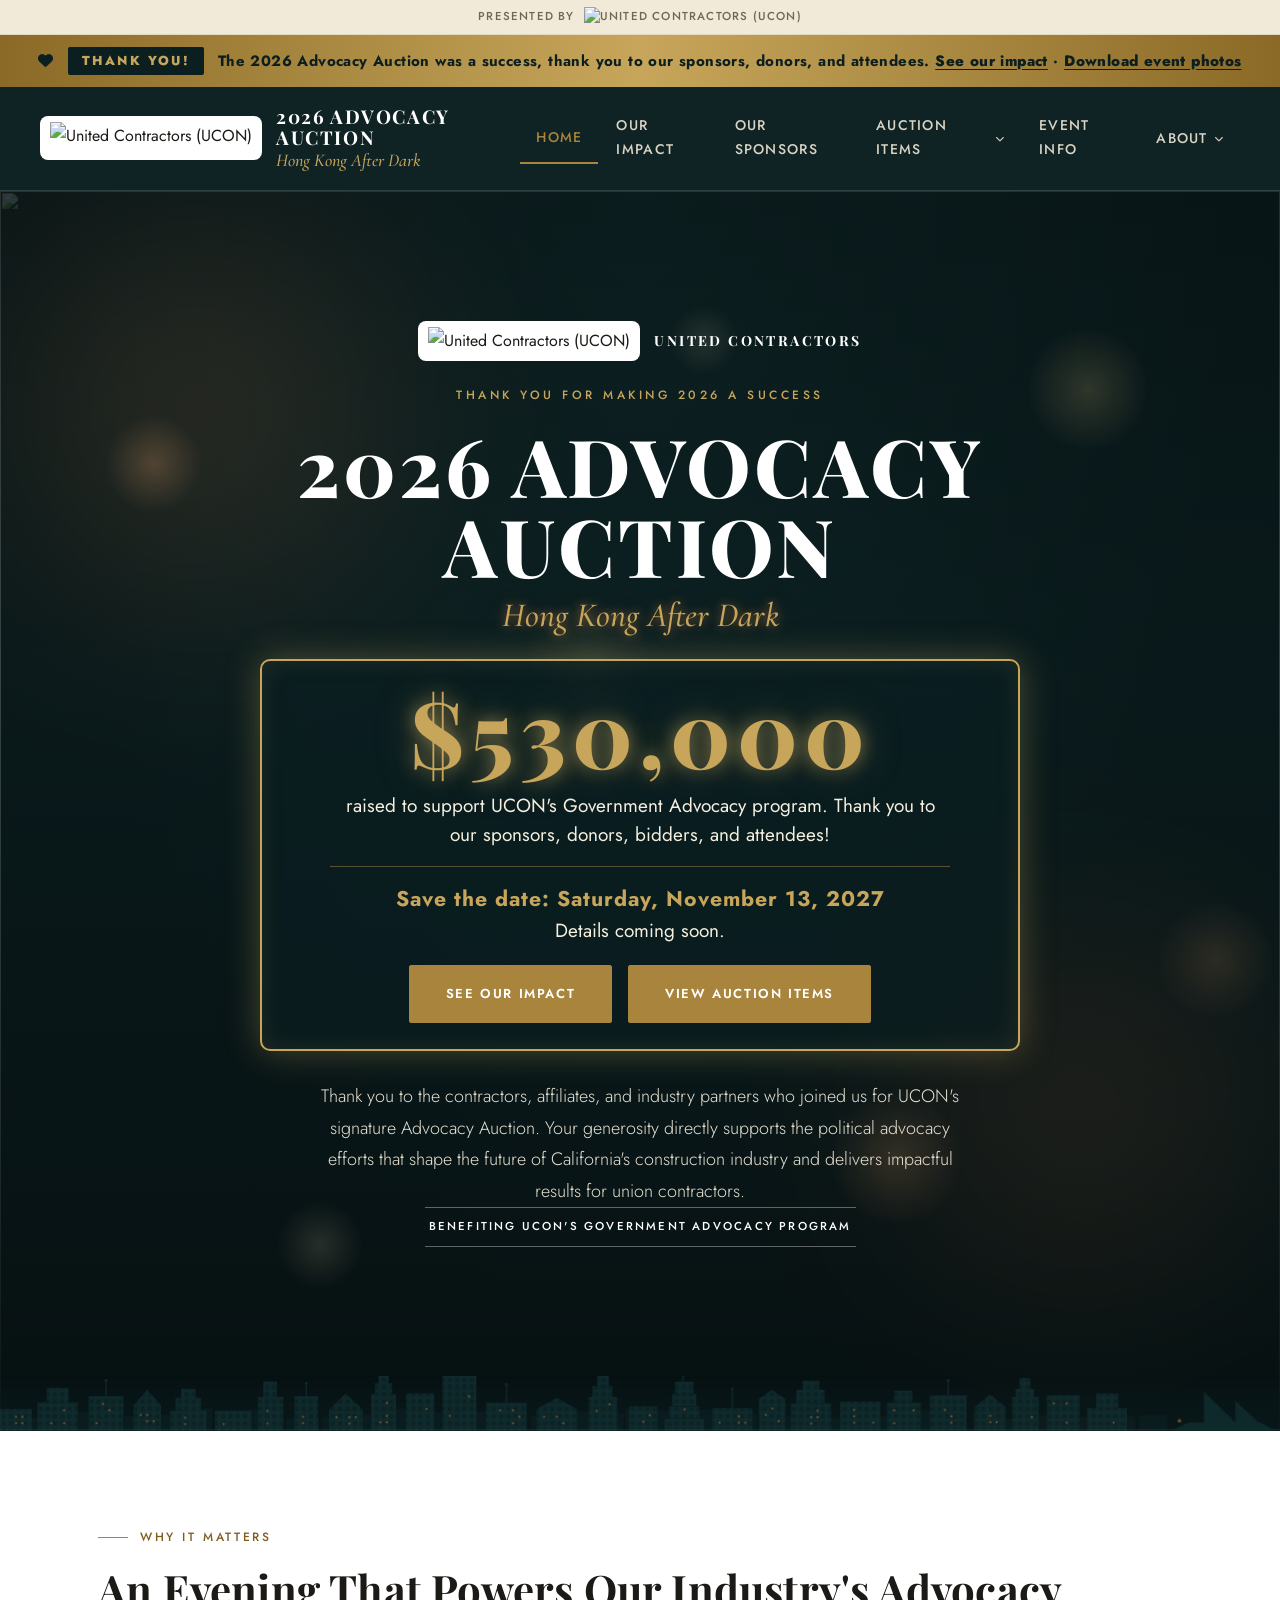
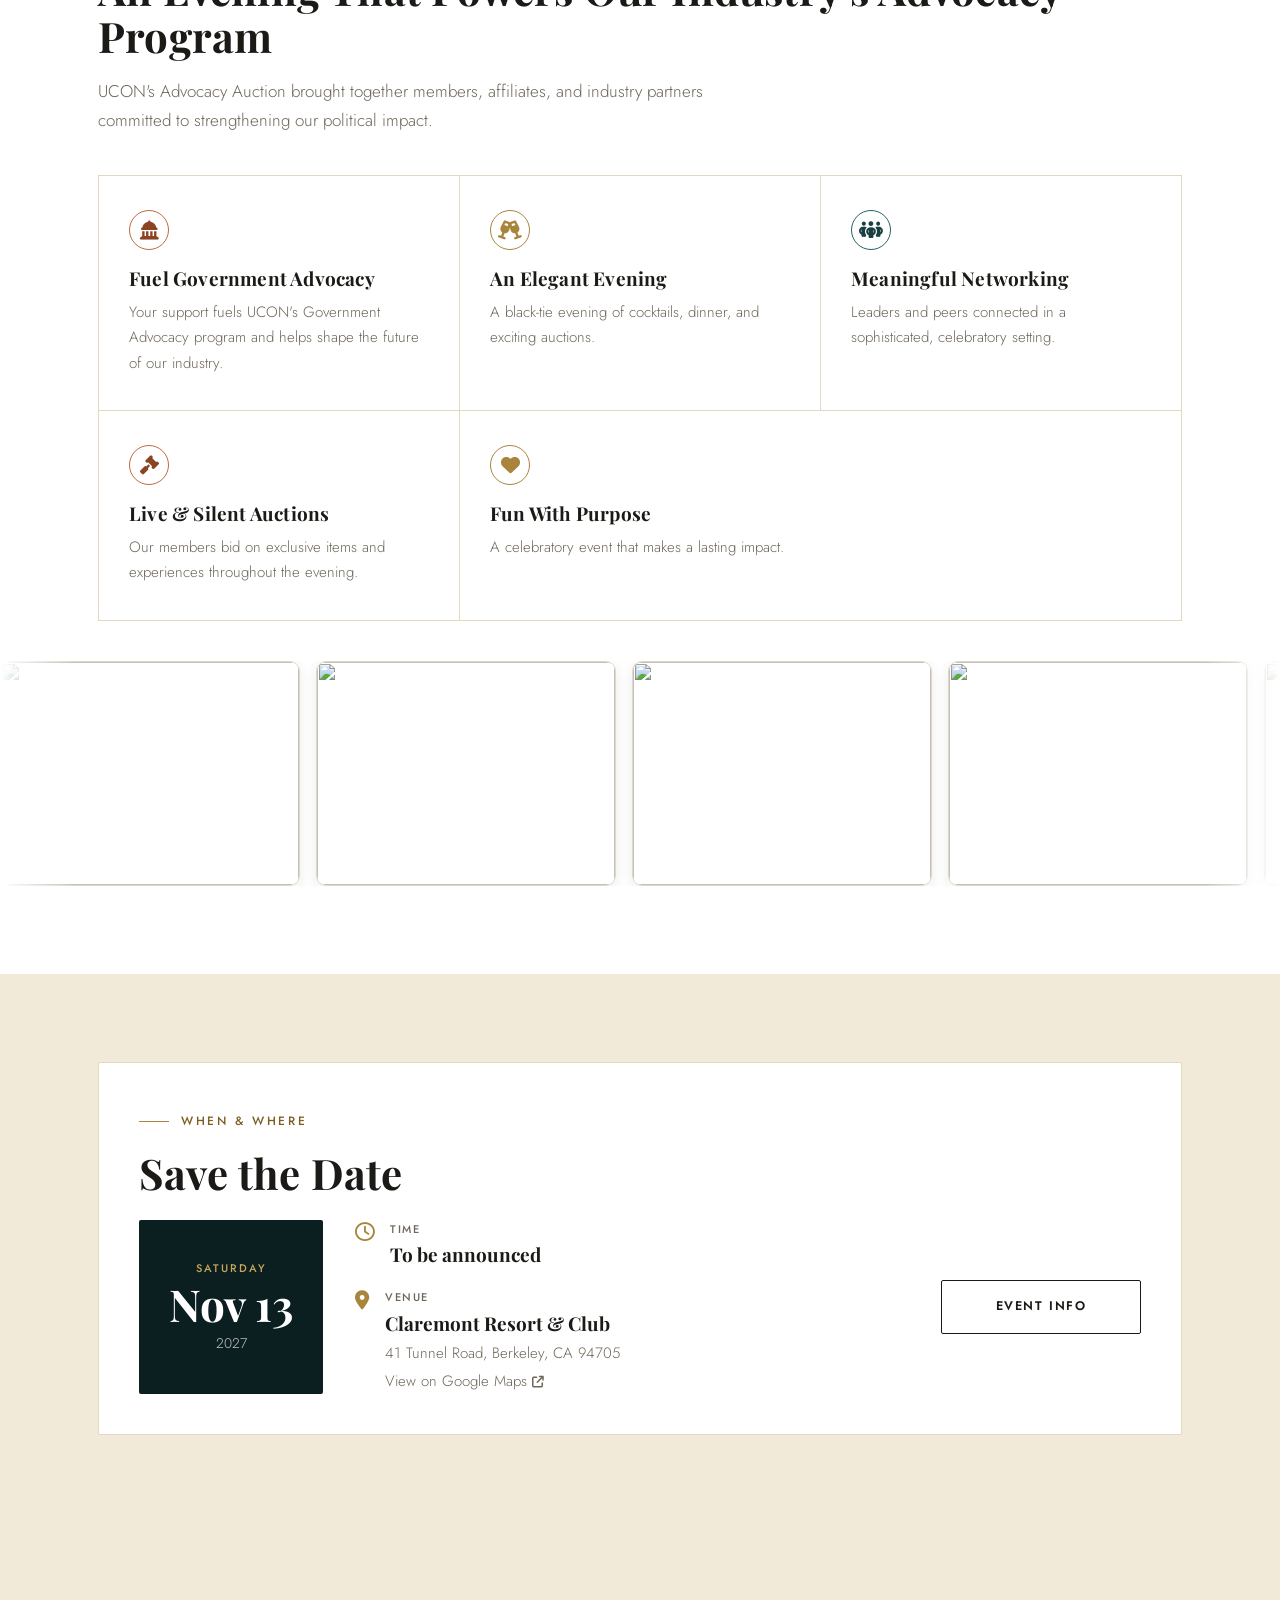
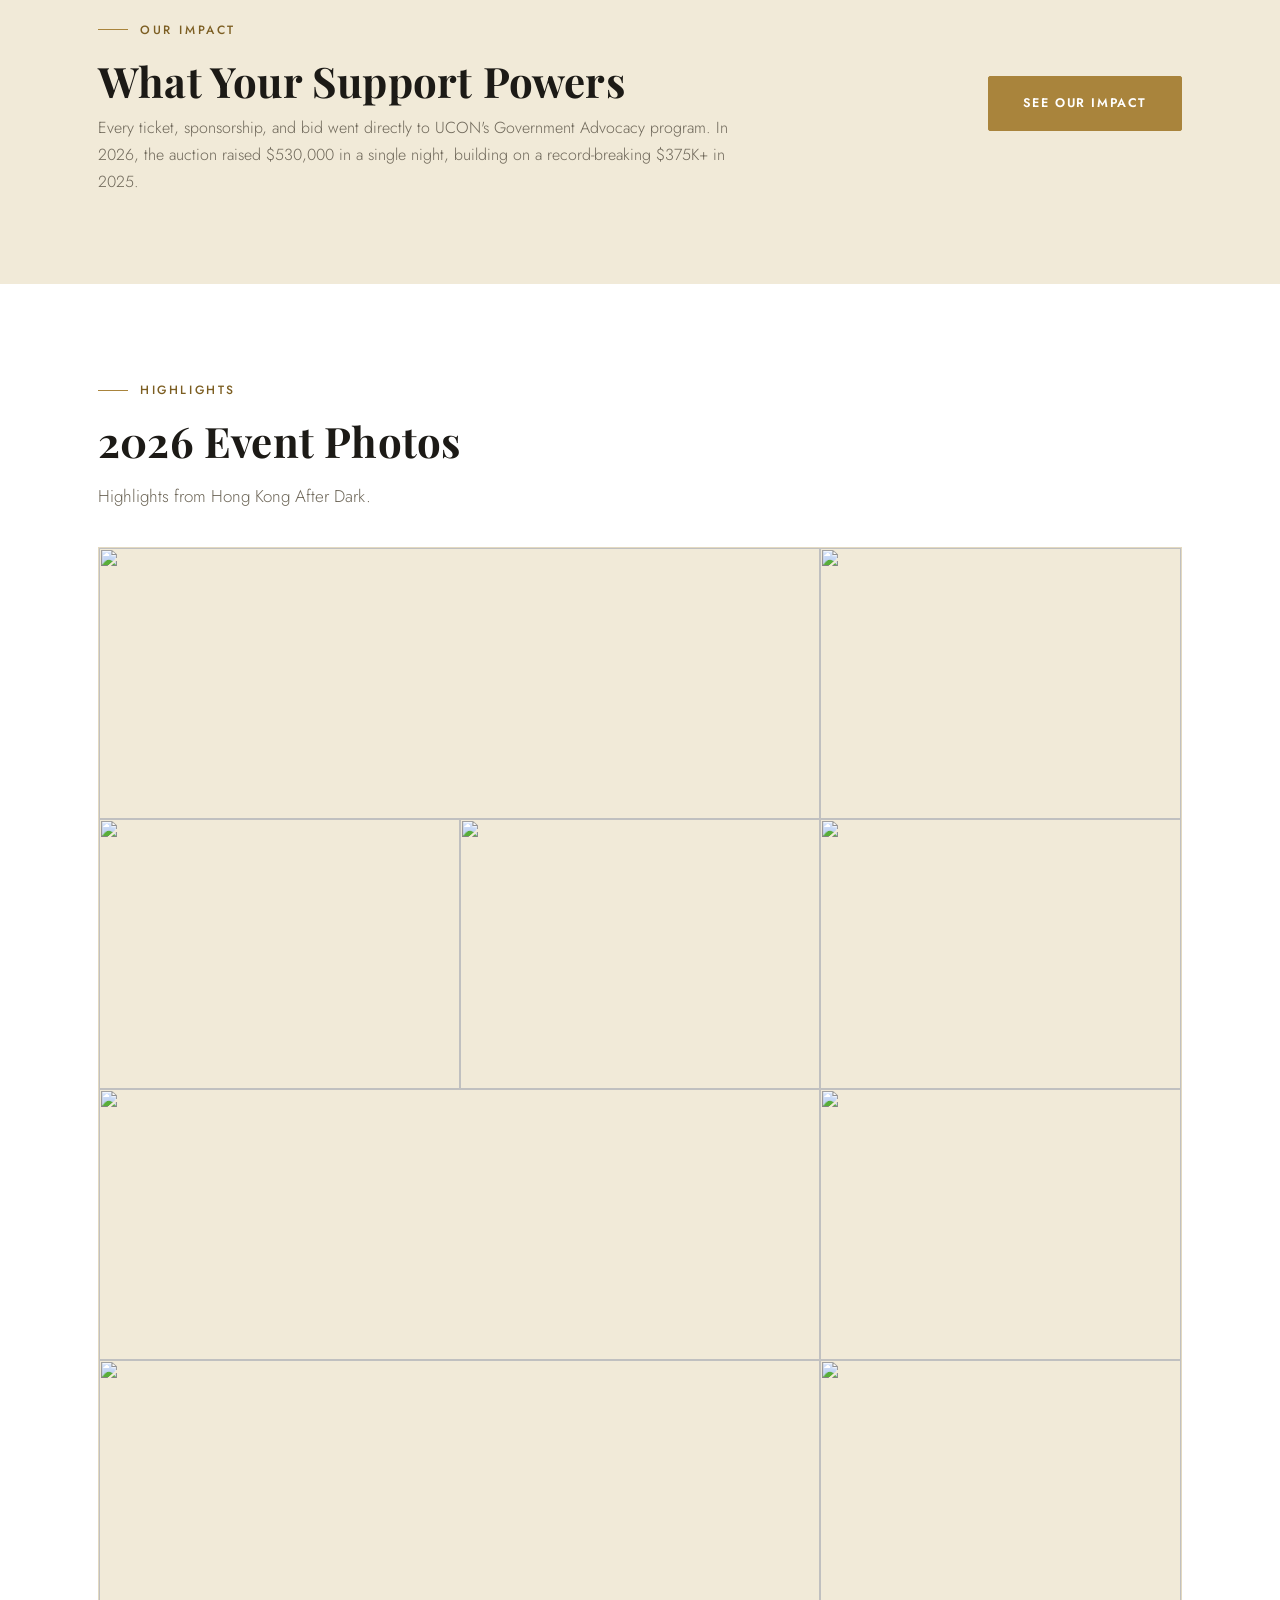
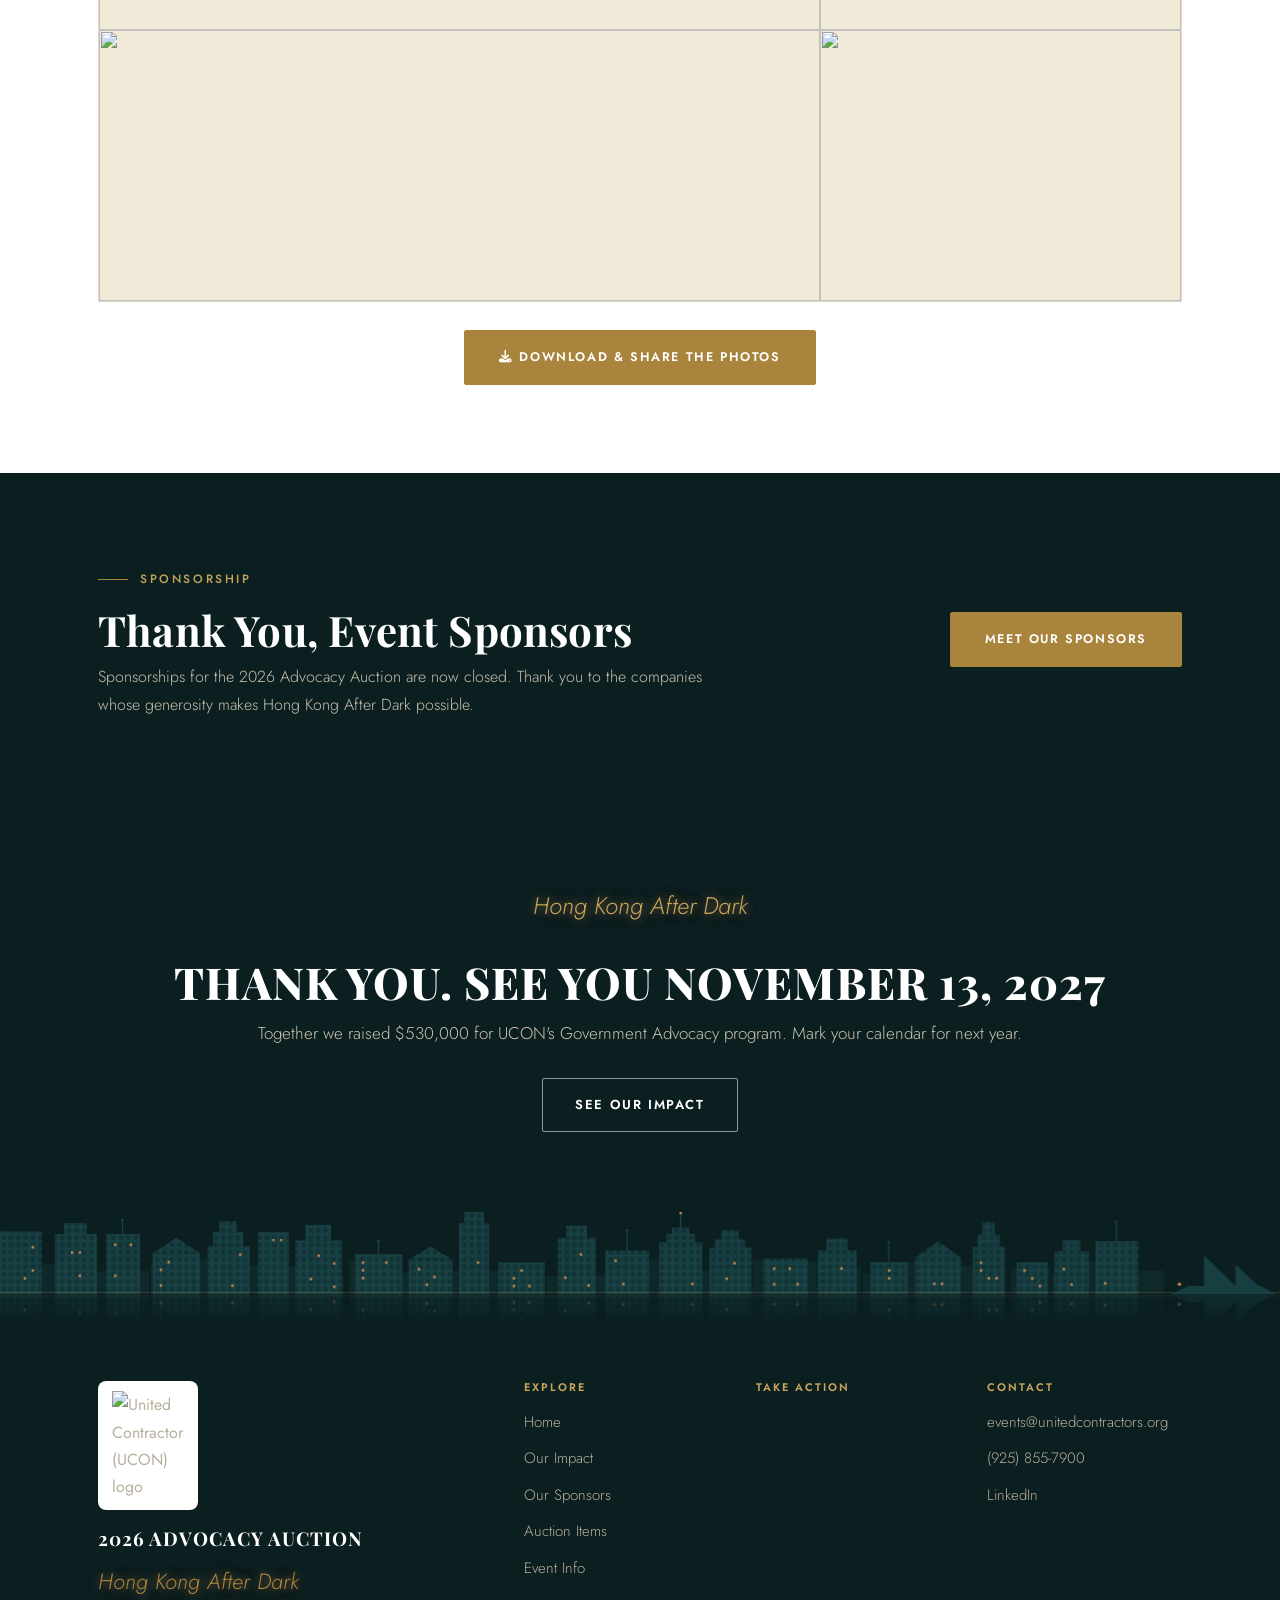
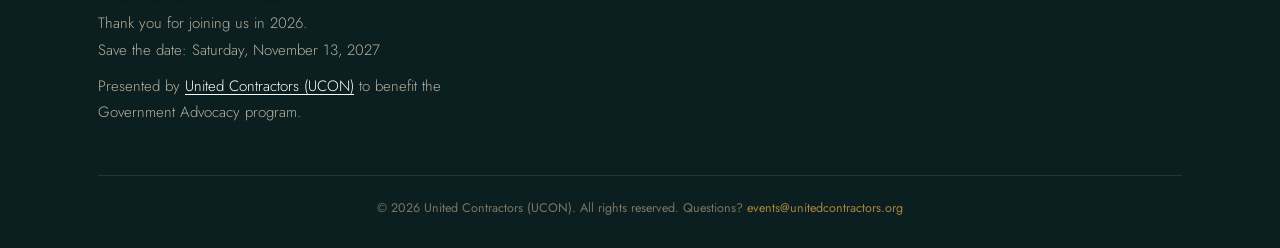
==== commit e5ab26db: "Update" ====
--- a/index.html
+++ b/index.html
@@ -364,24 +364,60 @@
       </div>
 
       <div class="photo-belt" aria-label="Photos from the 2026 Advocacy Auction">
-        <div class="photo-belt-track">
-          <figure class="photo-belt-item">
-            <img src="https://res.cloudinary.com/dhqtiaubo/image/upload/f_auto,q_auto,w_900/v1794252842/UCON-2026-AnnualAuction-194-0782_qerc0j.jpg" alt="" loading="lazy">
-          </figure>
-          <figure class="photo-belt-item">
-            <img src="https://res.cloudinary.com/dhqtiaubo/image/upload/f_auto,q_auto,w_900/v1794252843/UCON-2026-AnnualAuction-162-0578_yei3hk.jpg" alt="" loading="lazy">
-          </figure>
-          <figure class="photo-belt-item">
-            <img src="https://res.cloudinary.com/dhqtiaubo/image/upload/f_auto,q_auto,w_900/v1794247803/UCON-2026-AnnualAuction-189-0754_sd0g6r.jpg" alt="" loading="lazy">
-          </figure>
-          <figure class="photo-belt-item">
-            <img src="https://res.cloudinary.com/dhqtiaubo/image/upload/f_auto,q_auto,w_900/v1794247802/UCON-2026-AnnualAuction-364-1495_xhwvmh.jpg" alt="" loading="lazy">
-          </figure>
-          <figure class="photo-belt-item">
-            <img src="https://res.cloudinary.com/dhqtiaubo/image/upload/f_auto,q_auto,w_900/v1794252849/UCON-2026-AnnualAuction-369-3191_vakyao.jpg" alt="" loading="lazy">
-          </figure>
-          <figure class="photo-belt-item">
-            <img src="https://res.cloudinary.com/dhqtiaubo/image/upload/f_auto,q_auto,w_900/v1794247803/UCON-2026-AnnualAuction-059-0190_bb7tjr.jpg" alt="" loading="lazy">
+        <div class="photo-belt-track" data-shuffle>
+          <figure class="photo-belt-item">
+            <img src="https://res.cloudinary.com/dhqtiaubo/image/upload/f_auto,q_auto,w_600/v1794252850/UCON-2026-AnnualAuction-325-3117_hc59tw.jpg" alt="" loading="lazy">
+          </figure>
+          <figure class="photo-belt-item">
+            <img src="https://res.cloudinary.com/dhqtiaubo/image/upload/f_auto,q_auto,w_600/v1794252849/UCON-2026-AnnualAuction-369-3191_vakyao.jpg" alt="" loading="lazy">
+          </figure>
+          <figure class="photo-belt-item">
+            <img src="https://res.cloudinary.com/dhqtiaubo/image/upload/f_auto,q_auto,w_600/v1794252842/UCON-2026-AnnualAuction-194-0782_qerc0j.jpg" alt="" loading="lazy">
+          </figure>
+          <figure class="photo-belt-item">
+            <img src="https://res.cloudinary.com/dhqtiaubo/image/upload/f_auto,q_auto,w_600/v1794252843/UCON-2026-AnnualAuction-162-0578_yei3hk.jpg" alt="" loading="lazy">
+          </figure>
+          <figure class="photo-belt-item">
+            <img src="https://res.cloudinary.com/dhqtiaubo/image/upload/f_auto,q_auto,w_600/v1794252841/UCON-2026-AnnualAuction-217-0952_wjfnrd.jpg" alt="" loading="lazy">
+          </figure>
+          <figure class="photo-belt-item">
+            <img src="https://res.cloudinary.com/dhqtiaubo/image/upload/f_auto,q_auto,w_600/v1794252830/UCON-2026-AnnualAuction-322-3114_dfgcw0.jpg" alt="" loading="lazy">
+          </figure>
+          <figure class="photo-belt-item">
+            <img src="https://res.cloudinary.com/dhqtiaubo/image/upload/f_auto,q_auto,w_600/v1794252829/UCON-2026-AnnualAuction-422-1799_b9a7r4.jpg" alt="" loading="lazy">
+          </figure>
+          <figure class="photo-belt-item">
+            <img src="https://res.cloudinary.com/dhqtiaubo/image/upload/f_auto,q_auto,w_600/v1794252828/UCON-2026-AnnualAuction-315-3106_cssmp4.jpg" alt="" loading="lazy">
+          </figure>
+          <figure class="photo-belt-item">
+            <img src="https://res.cloudinary.com/dhqtiaubo/image/upload/f_auto,q_auto,w_600/v1794252829/UCON-2026-AnnualAuction-382-1582_hvuf7m.jpg" alt="" loading="lazy">
+          </figure>
+          <figure class="photo-belt-item">
+            <img src="https://res.cloudinary.com/dhqtiaubo/image/upload/f_auto,q_auto,w_600/v1794247804/UCON-2026-AnnualAuction-120-0360_blfme3.jpg" alt="" loading="lazy">
+          </figure>
+          <figure class="photo-belt-item">
+            <img src="https://res.cloudinary.com/dhqtiaubo/image/upload/f_auto,q_auto,w_600/v1794247805/UCON-2026-AnnualAuction-063-0211_u0k7sk.jpg" alt="" loading="lazy">
+          </figure>
+          <figure class="photo-belt-item">
+            <img src="https://res.cloudinary.com/dhqtiaubo/image/upload/f_auto,q_auto,w_600/v1794247804/UCON-2026-AnnualAuction-407-1703_oszmhu.jpg" alt="" loading="lazy">
+          </figure>
+          <figure class="photo-belt-item">
+            <img src="https://res.cloudinary.com/dhqtiaubo/image/upload/f_auto,q_auto,w_600/v1794247804/UCON-2026-AnnualAuction-227-0980_enqbuj.jpg" alt="" loading="lazy">
+          </figure>
+          <figure class="photo-belt-item">
+            <img src="https://res.cloudinary.com/dhqtiaubo/image/upload/f_auto,q_auto,w_600/v1794247803/UCON-2026-AnnualAuction-189-0754_sd0g6r.jpg" alt="" loading="lazy">
+          </figure>
+          <figure class="photo-belt-item">
+            <img src="https://res.cloudinary.com/dhqtiaubo/image/upload/f_auto,q_auto,w_600/v1794247803/UCON-2026-AnnualAuction-059-0190_bb7tjr.jpg" alt="" loading="lazy">
+          </figure>
+          <figure class="photo-belt-item">
+            <img src="https://res.cloudinary.com/dhqtiaubo/image/upload/f_auto,q_auto,w_600/v1794247803/UCON-2026-AnnualAuction-324-1320_q9ns2h.jpg" alt="" loading="lazy">
+          </figure>
+          <figure class="photo-belt-item">
+            <img src="https://res.cloudinary.com/dhqtiaubo/image/upload/f_auto,q_auto,w_600/v1794247802/UCON-2026-AnnualAuction-364-1495_xhwvmh.jpg" alt="" loading="lazy">
+          </figure>
+          <figure class="photo-belt-item">
+            <img src="https://res.cloudinary.com/dhqtiaubo/image/upload/f_auto,q_auto,w_600/v1794248133/UCON-2026-AnnualAuction-104-0323_jrypkv.jpg" alt="" loading="lazy">
           </figure>
         </div>
       </div>
--- a/css/auction.css
+++ b/css/auction.css
@@ -541,6 +541,7 @@
 /* ---------- PHOTO BELT (auto-scrolling strip) ---------- */
 .photo-belt{margin:40px 0 0;width:100vw;position:relative;left:50%;right:50%;margin-left:-50vw;margin-right:-50vw;overflow:hidden;-webkit-mask-image:linear-gradient(90deg,transparent,#000 6%,#000 94%,transparent);mask-image:linear-gradient(90deg,transparent,#000 6%,#000 94%,transparent);}
 .photo-belt-track{display:flex;gap:16px;width:max-content;animation:photoBeltScroll 42s linear infinite;}
+.photo-belt-track[data-shuffle]{animation-duration:130s;}
 .photo-belt:hover .photo-belt-track{animation-play-state:paused;}
 .photo-belt-item{margin:0;flex:0 0 auto;width:300px;aspect-ratio:4/3;border-radius:10px;overflow:hidden;border:1px solid var(--line);box-shadow:var(--shadow-sm);}
 .photo-belt-item img{display:block;width:100%;height:100%;object-fit:cover;object-position:center 22%;}
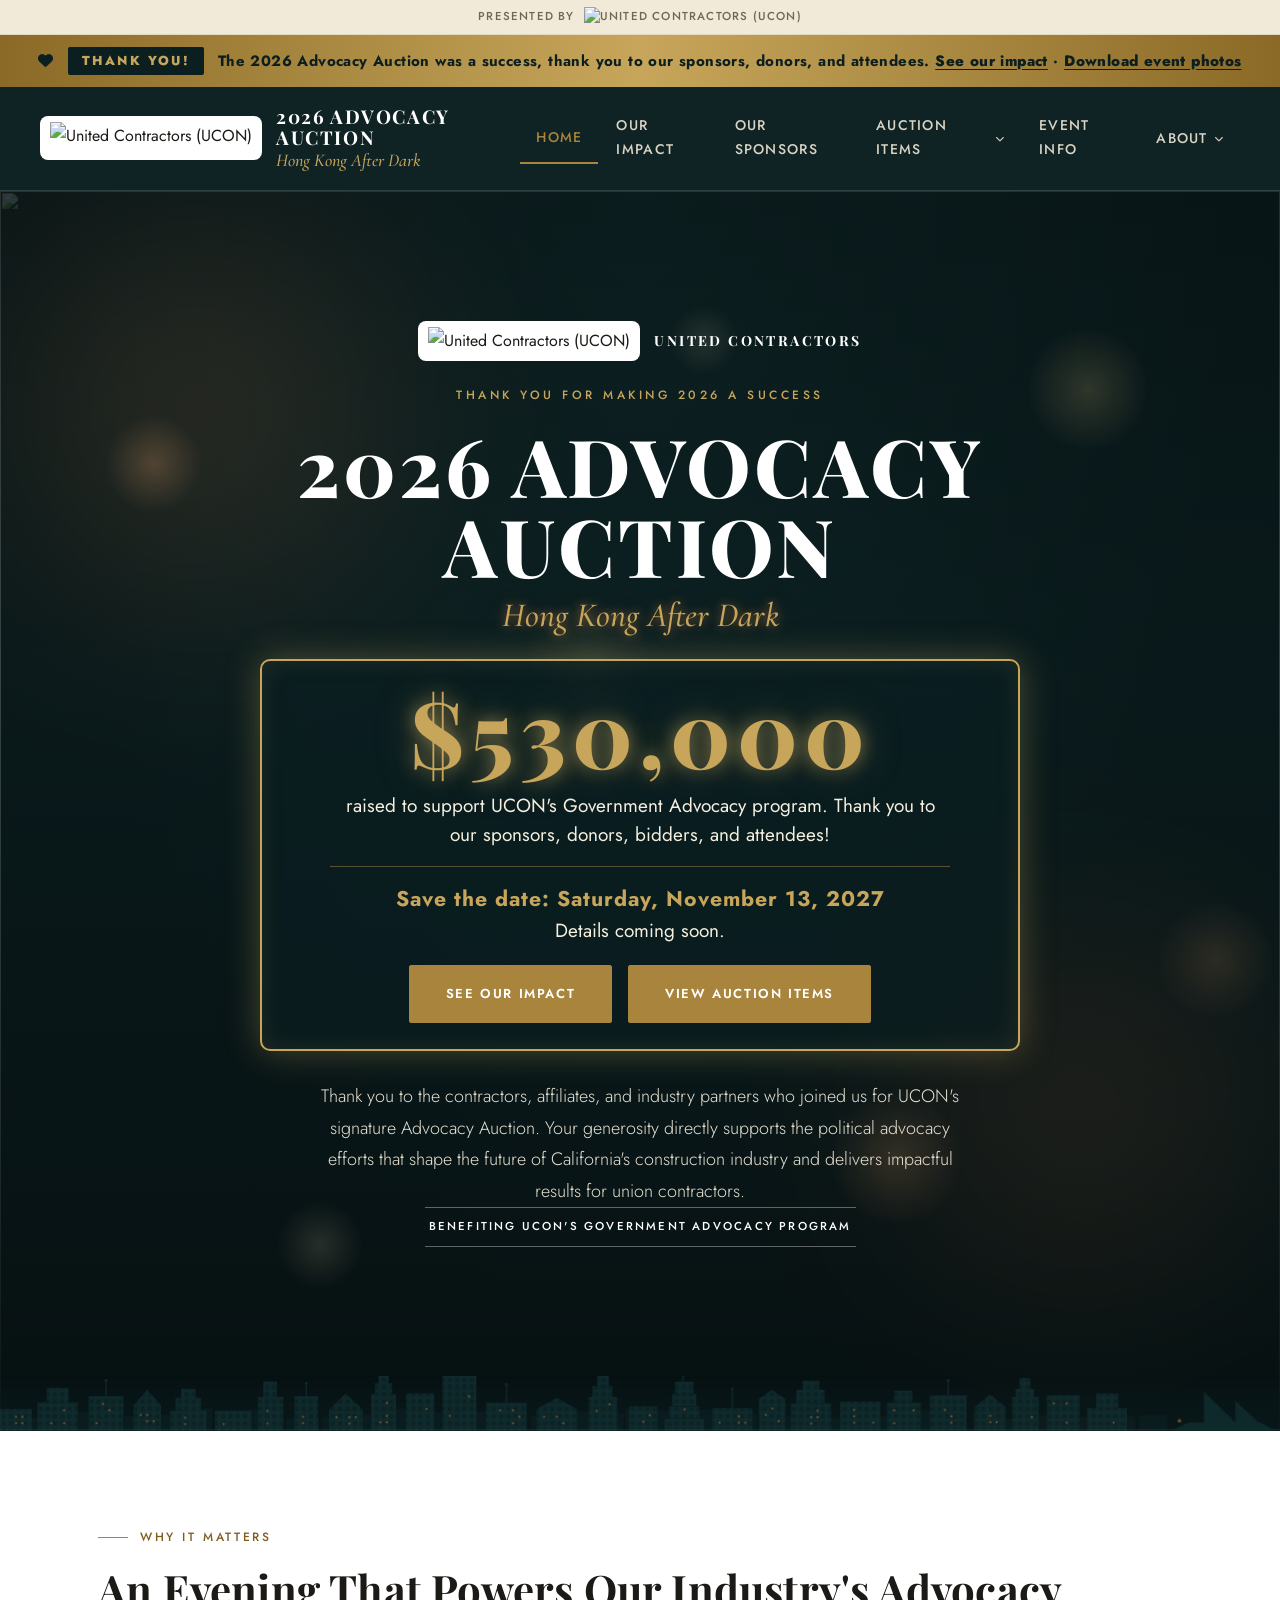
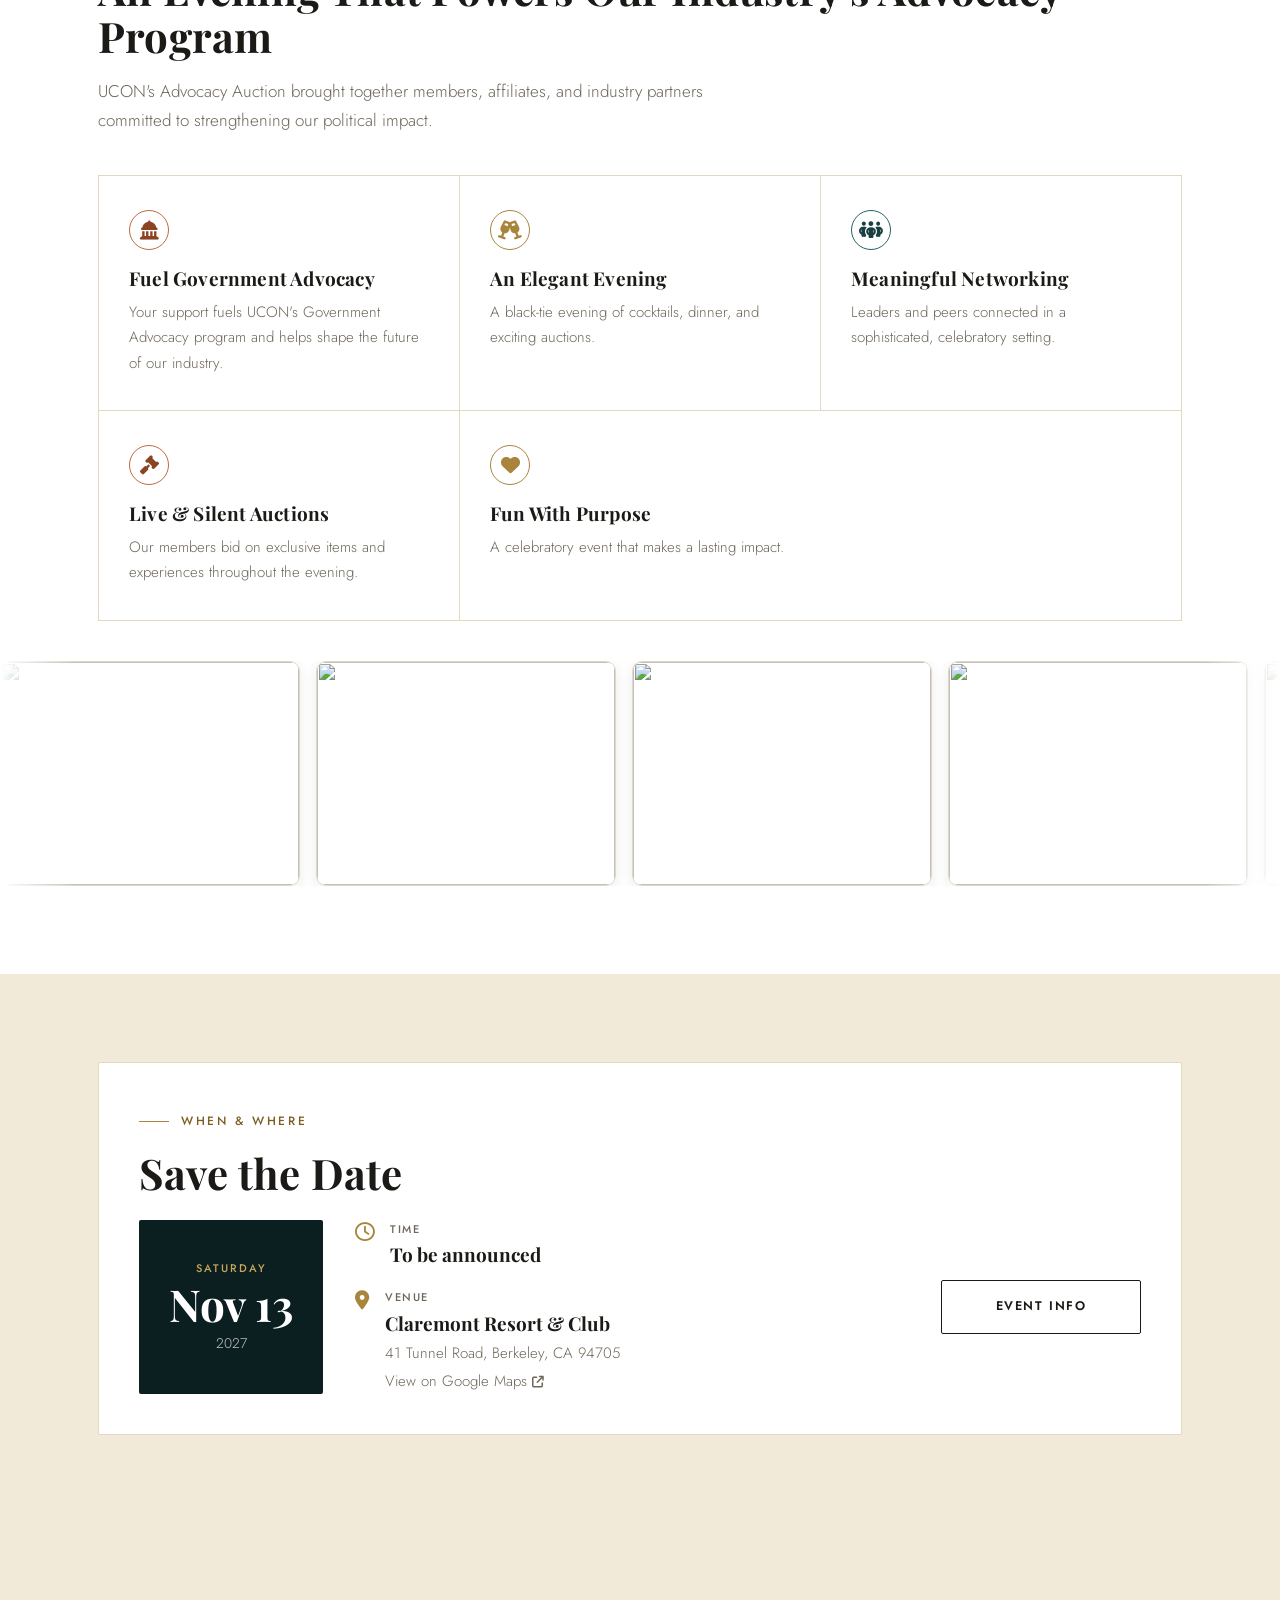
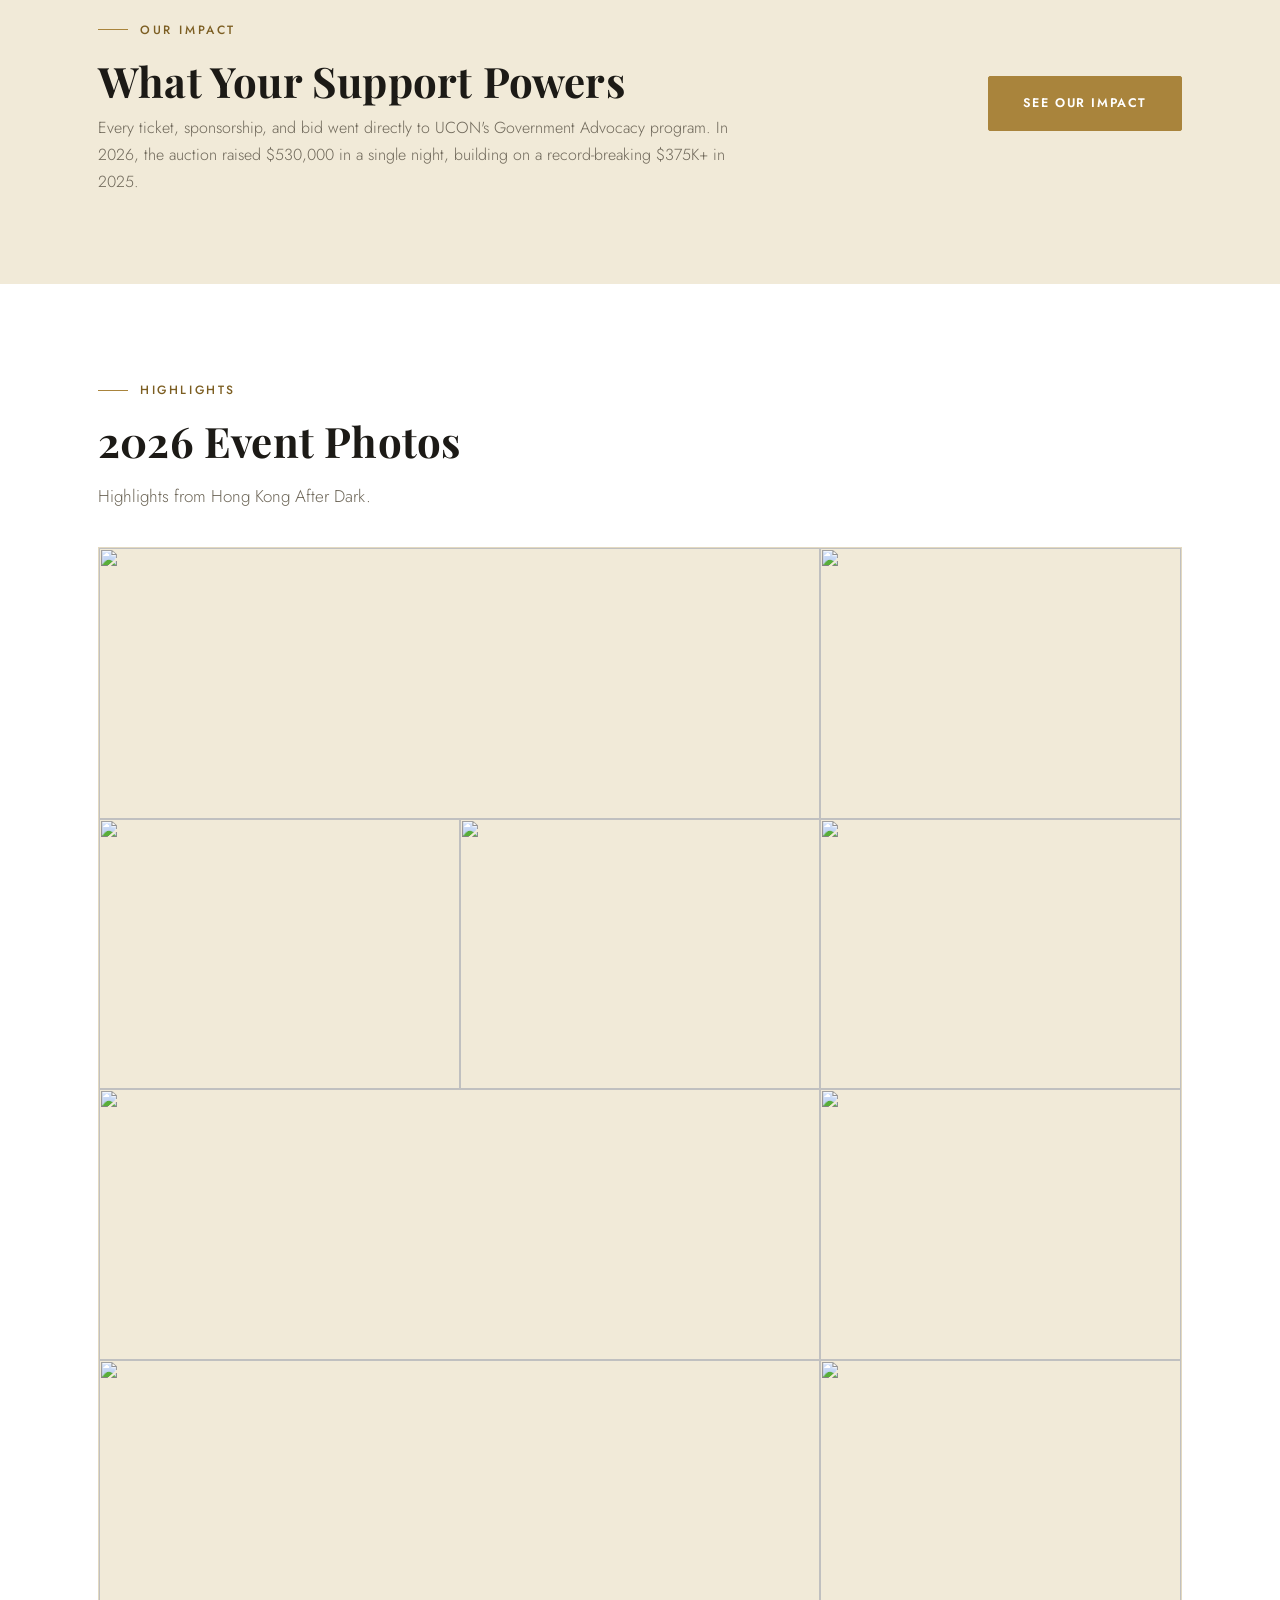
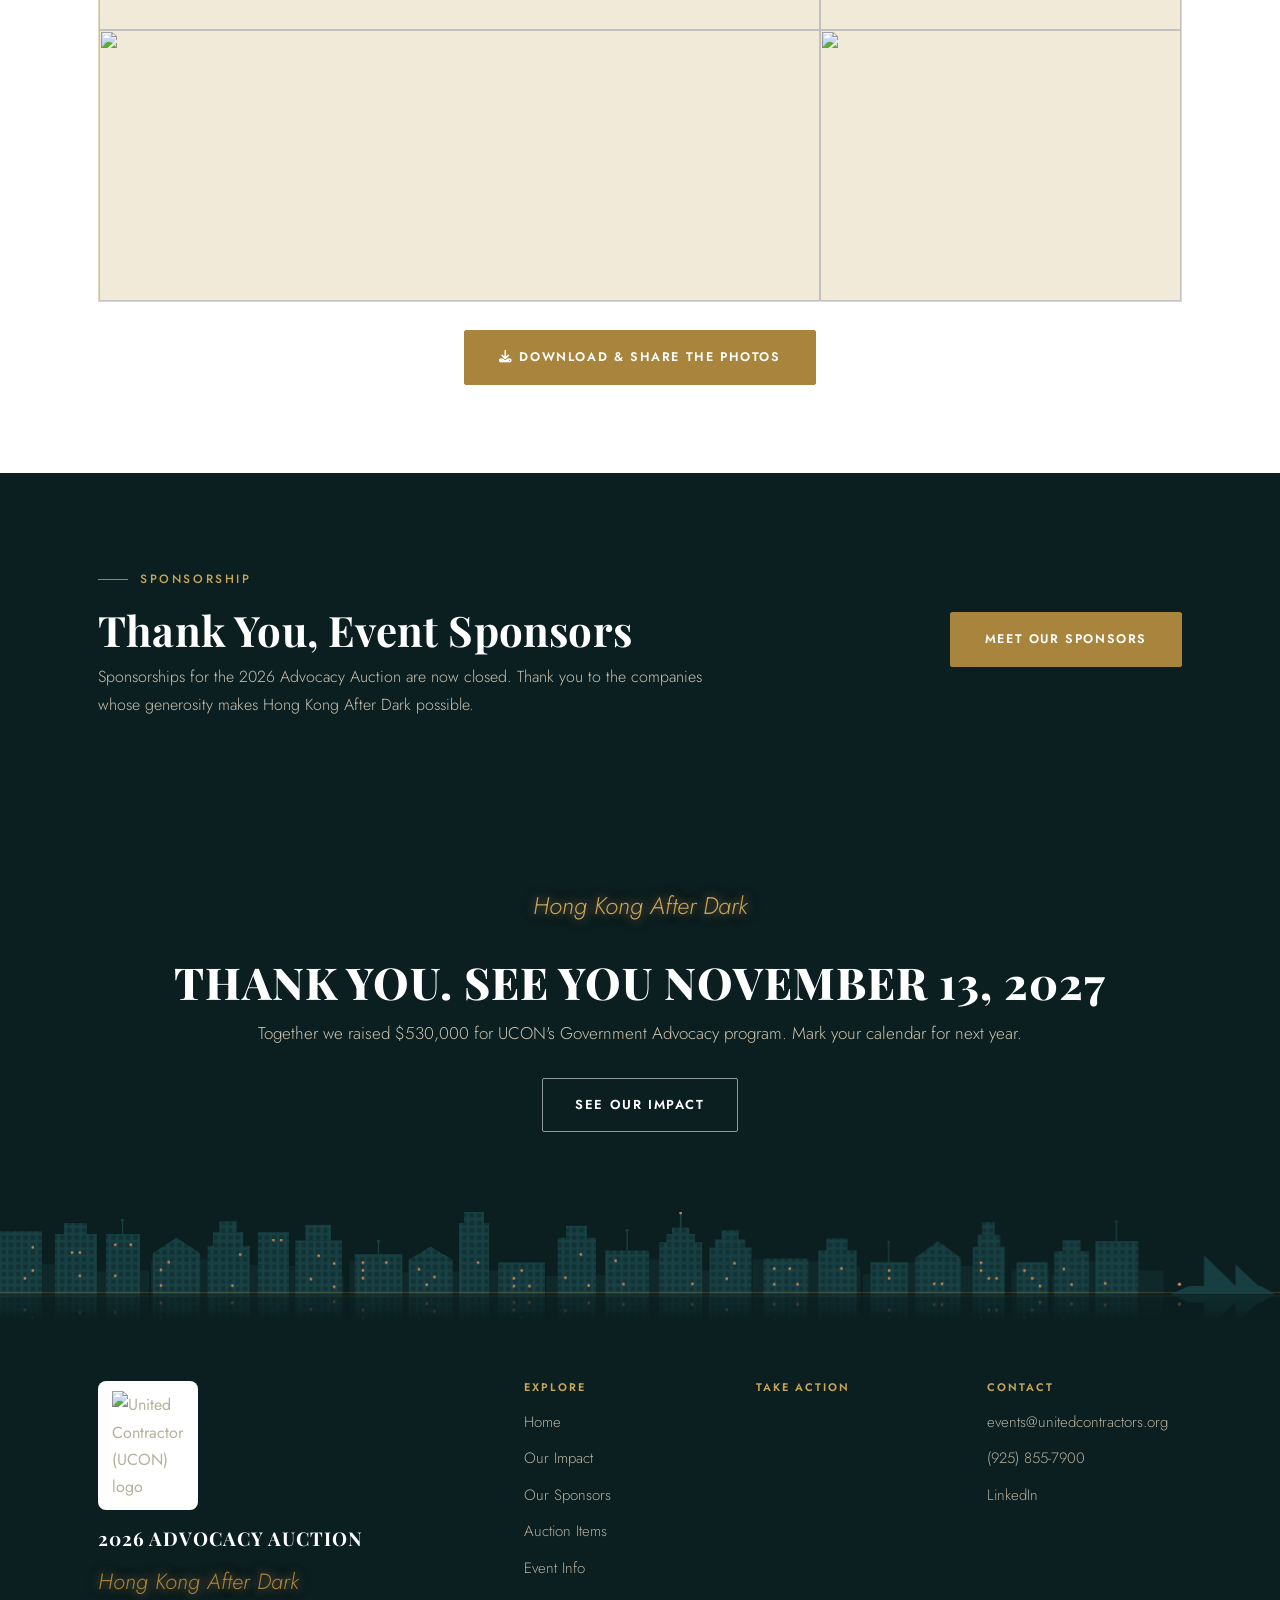
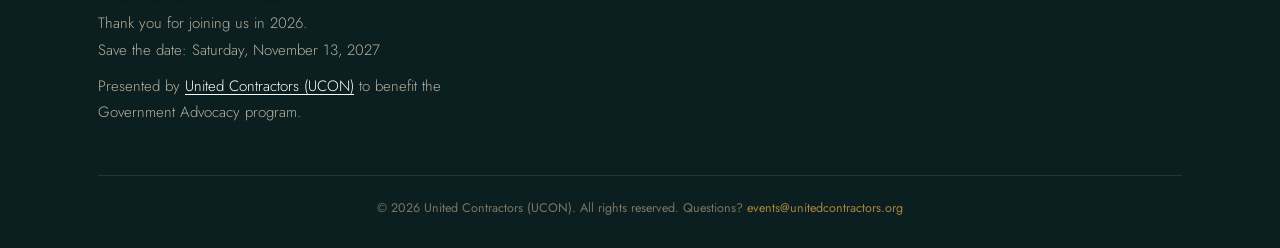
==== commit 67814aae: "Update index.html" ====
--- a/index.html
+++ b/index.html
@@ -101,7 +101,7 @@
 
   <!-- ============ HERO ============ -->
   <section class="video-hero">
-    <img class="hero-bg-img" src="https://res.cloudinary.com/dhqtiaubo/image/upload/f_auto,q_auto,w_1920/v1794252850/UCON-2026-AnnualAuction-325-3117_hc59tw.jpg" alt="" loading="eager">
+    <img class="hero-bg-img" src="https://res.cloudinary.com/dhqtiaubo/image/upload/f_auto,q_auto,w_1920/v1794247803/UCON-2026-AnnualAuction-324-1320_q9ns2h.jpg" alt="" loading="eager">
     <div class="hero-scrim" aria-hidden="true"></div>
     <div class="hero-lantern-glow g1" aria-hidden="true"></div>
     <div class="hero-lantern-glow g2" aria-hidden="true"></div>
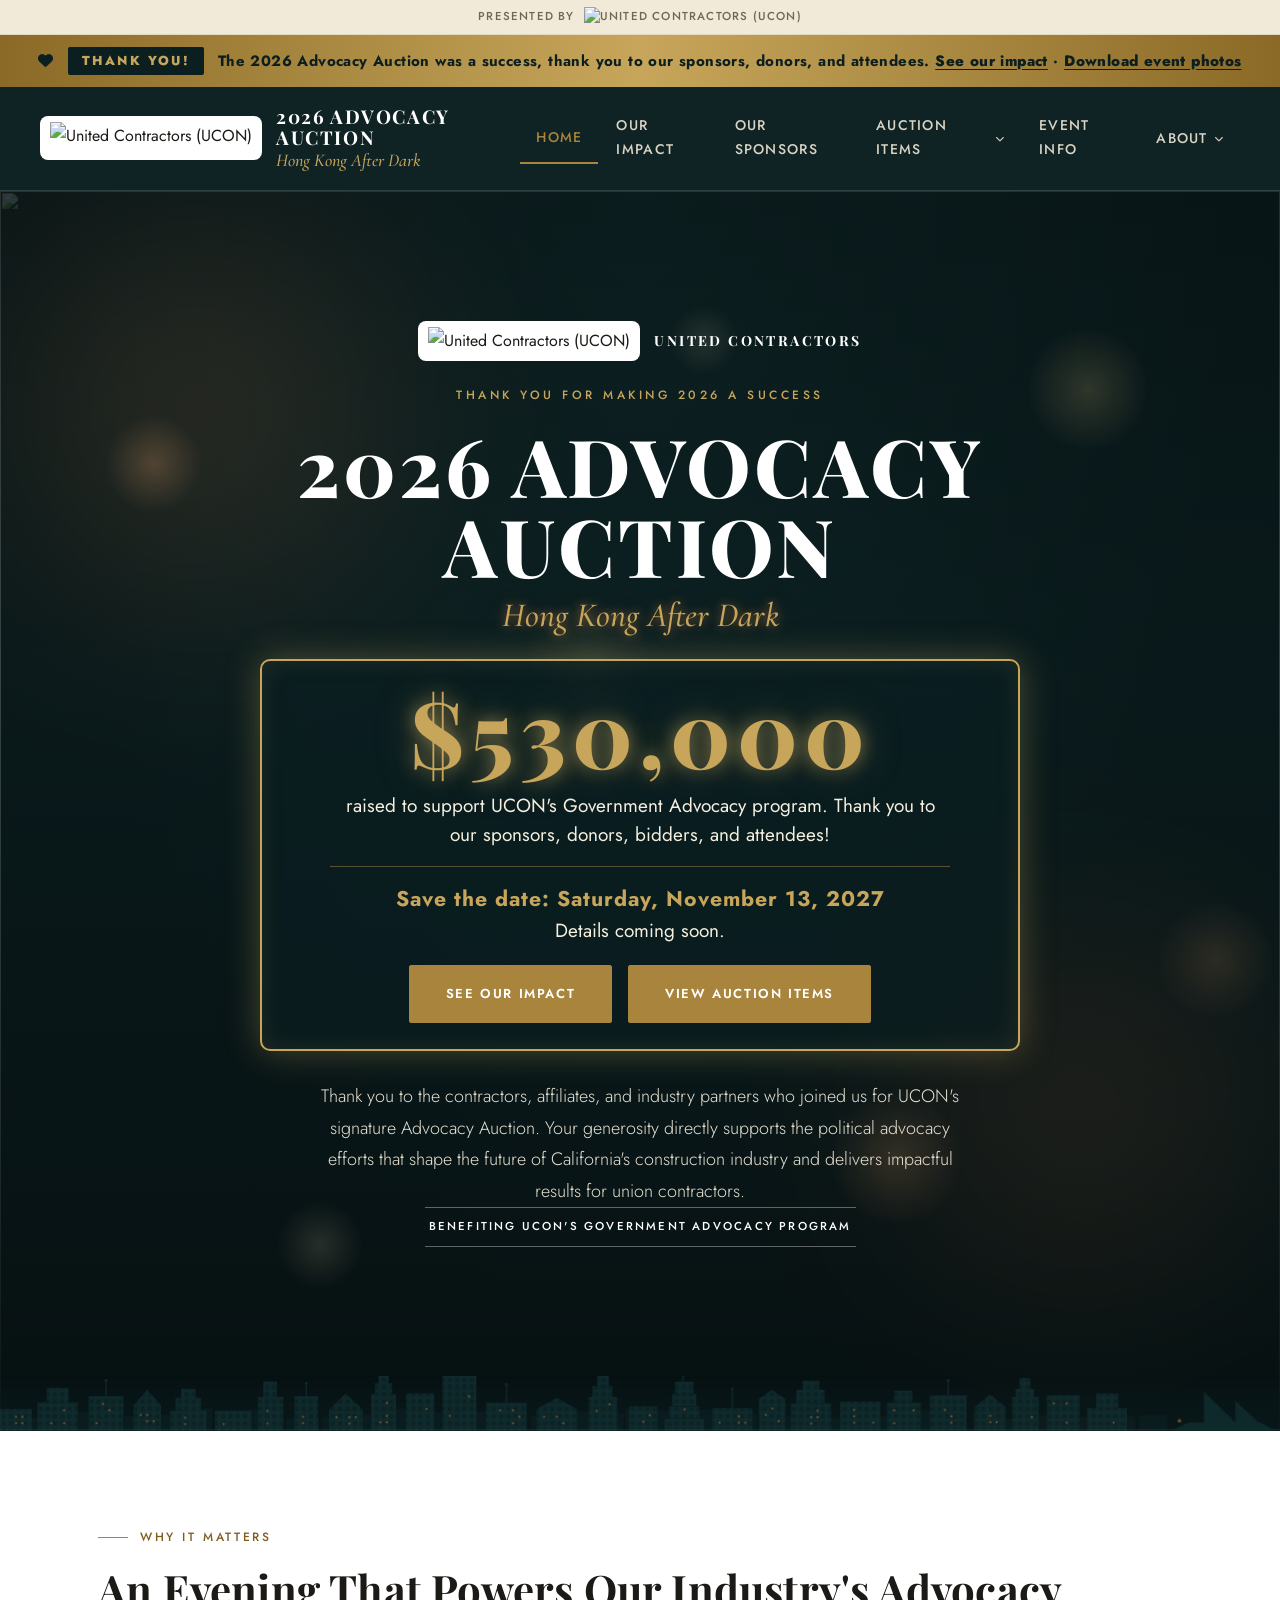
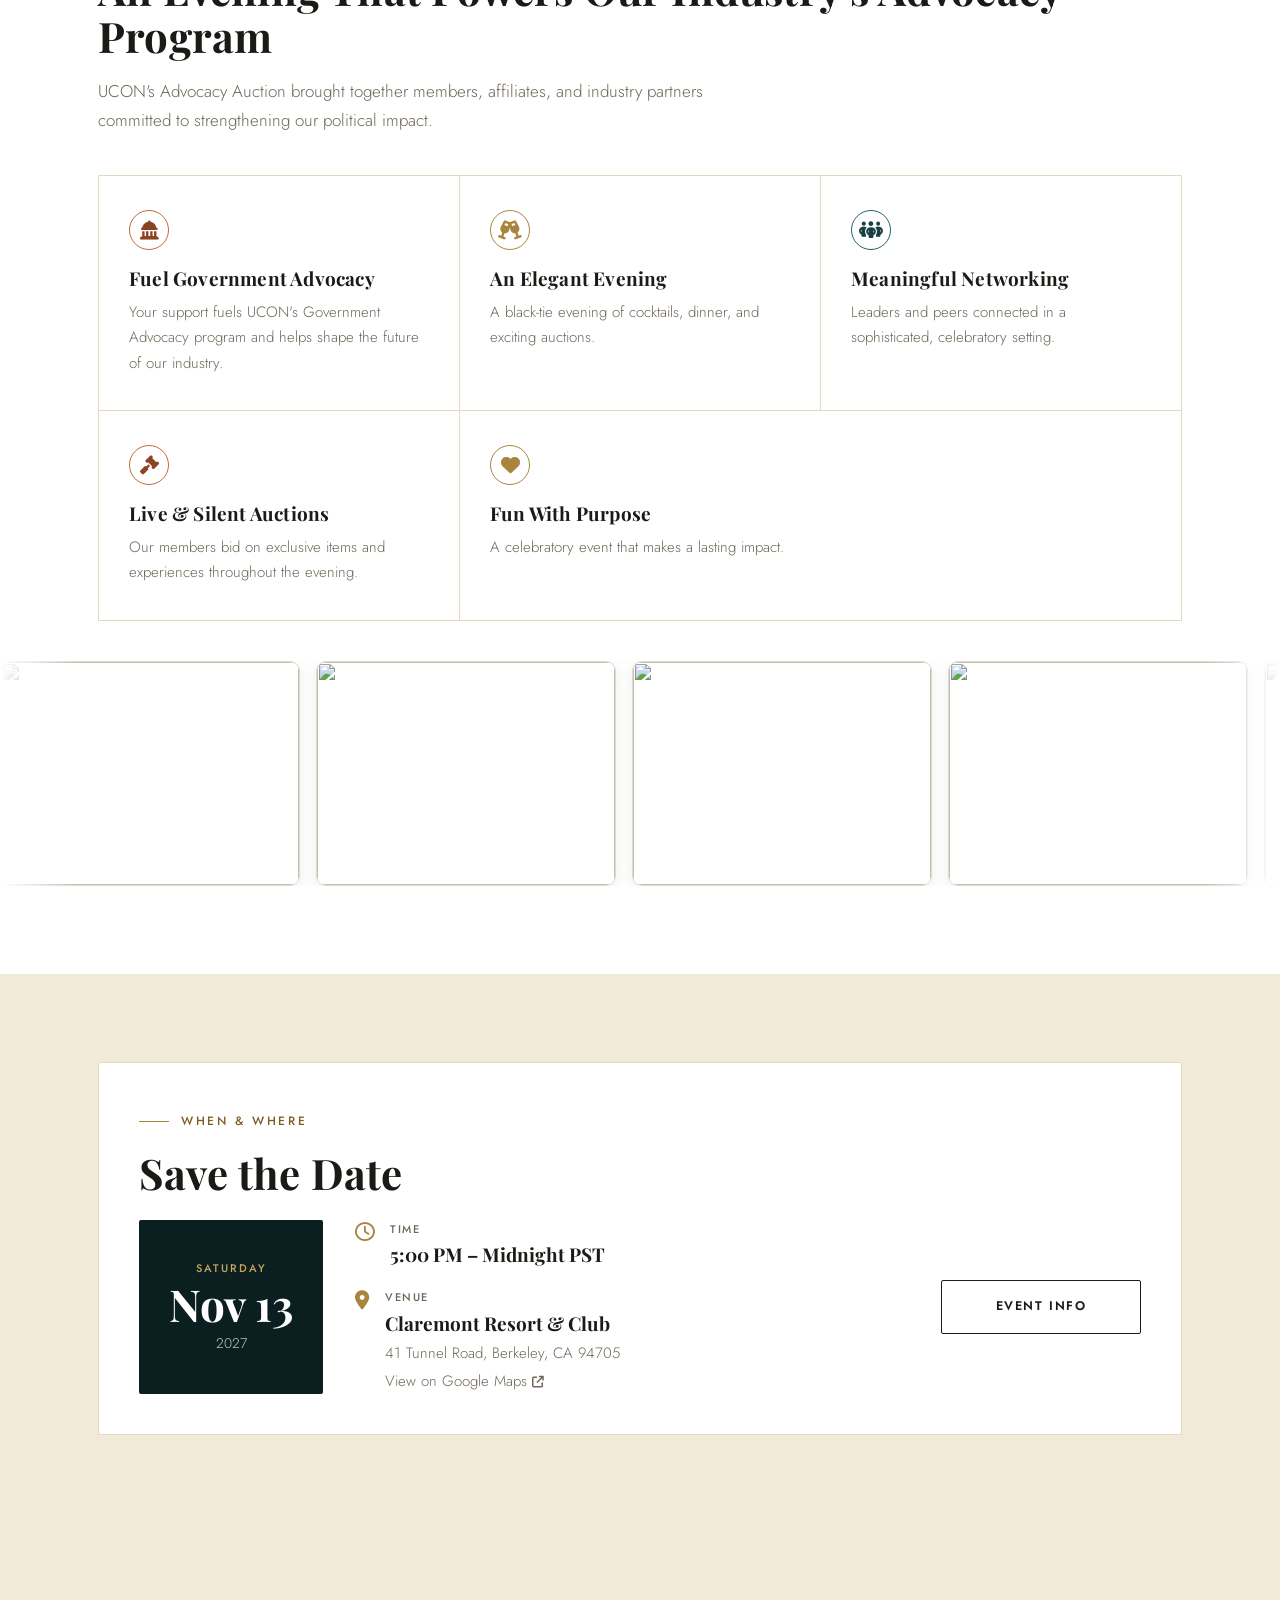
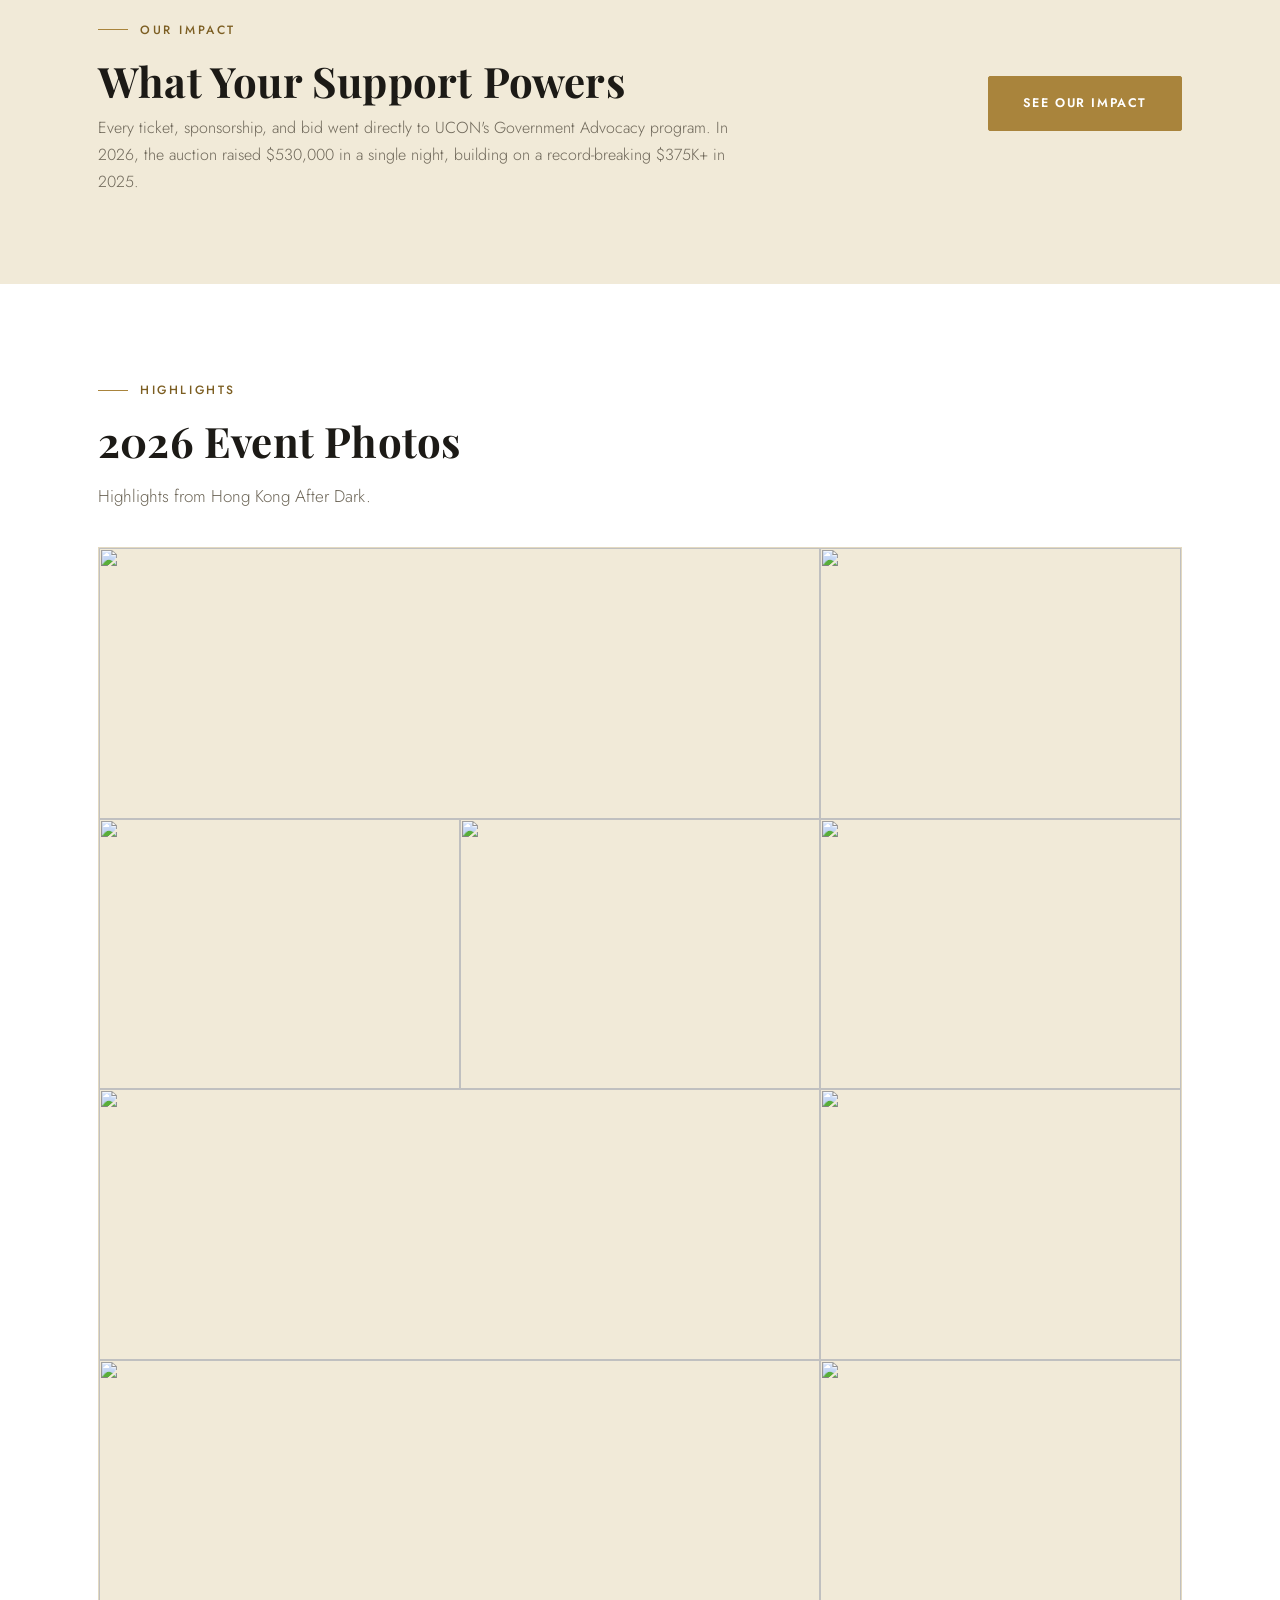
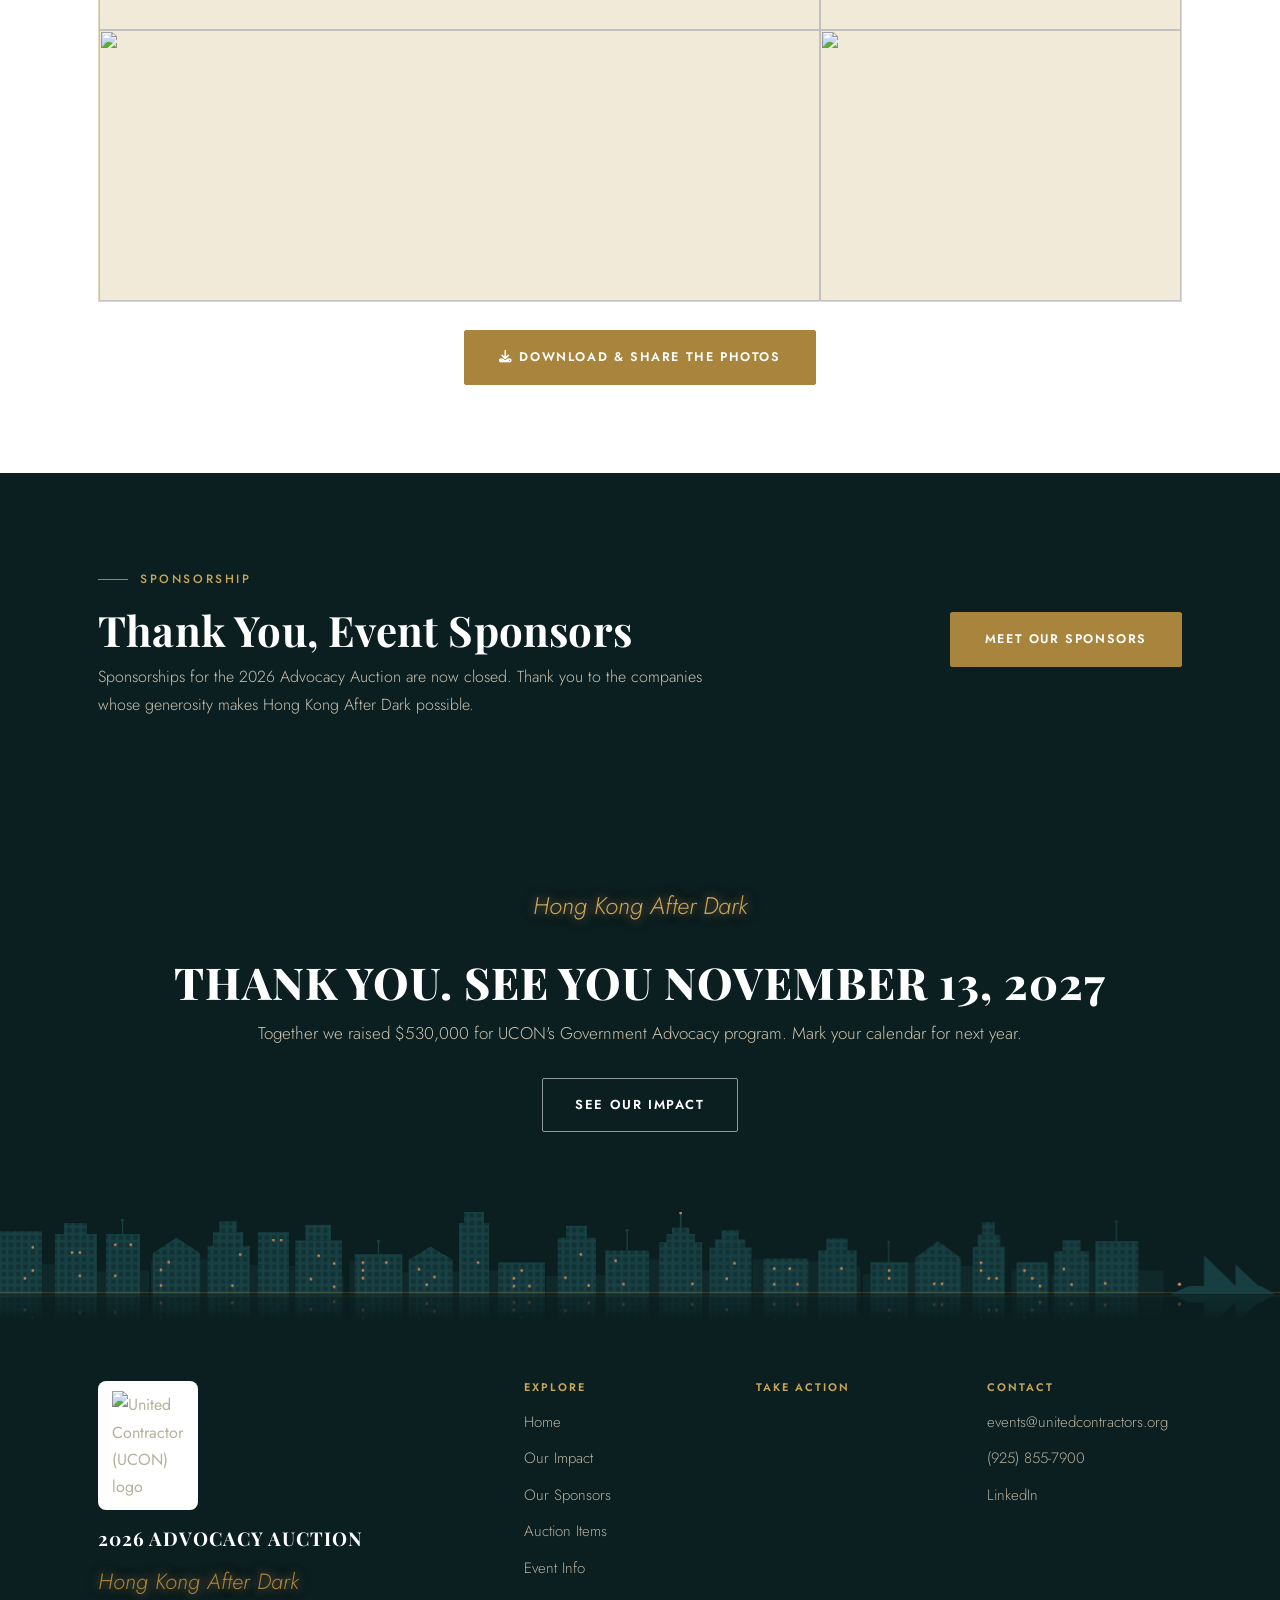
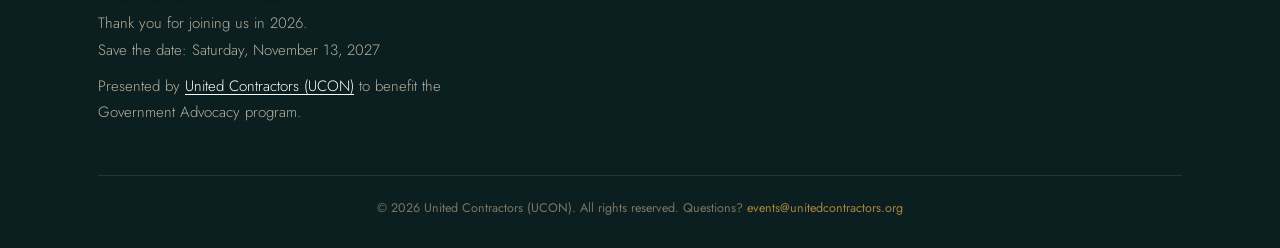
==== commit 645c1222: "Update" ====
--- a/index.html
+++ b/index.html
@@ -10,11 +10,11 @@
 <meta property="og:site_name" content="2026 UCON Advocacy Auction">
 <meta property="og:title" content="2026 UCON Advocacy Auction: Hong Kong After Dark">
 <meta property="og:description" content="Thank you for making the 2026 Advocacy Auction a success. Together we raised $530,000 for UCON's Government Advocacy program.">
-<meta property="og:image" content="https://res.cloudinary.com/dhqtiaubo/image/upload/f_auto,q_auto,w_1200/v1794252850/UCON-2026-AnnualAuction-325-3117_hc59tw.jpg">
+<meta property="og:image" content="https://res.cloudinary.com/dhqtiaubo/image/upload/f_auto,q_auto,w_1200/v1794247803/UCON-2026-AnnualAuction-324-1320_q9ns2h.jpg">
 <meta name="twitter:card" content="summary_large_image">
 <meta name="twitter:title" content="2026 UCON Advocacy Auction: Hong Kong After Dark">
 <meta name="twitter:description" content="We raised $530,000 at the 2026 Advocacy Auction to benefit UCON's Government Advocacy program. Thank you!">
-<meta name="twitter:image" content="https://res.cloudinary.com/dhqtiaubo/image/upload/f_auto,q_auto,w_1200/v1794252850/UCON-2026-AnnualAuction-325-3117_hc59tw.jpg">
+<meta name="twitter:image" content="https://res.cloudinary.com/dhqtiaubo/image/upload/f_auto,q_auto,w_1200/v1794247803/UCON-2026-AnnualAuction-324-1320_q9ns2h.jpg">
 <link rel="icon" href="img/favicon.svg" type="image/svg+xml">
 <link rel="icon" href="img/favicon.ico" sizes="any">
 <link rel="apple-touch-icon" href="img/apple-touch-icon.png">
@@ -441,7 +441,7 @@
               <i class="fa-regular fa-clock" aria-hidden="true"></i>
               <div>
                 <div class="ec-lbl">Time</div>
-                <div class="ec-val">To be announced</div>
+                <div class="ec-val">5:00 PM &ndash; Midnight PST</div>
               </div>
             </div>
             <div class="ec-row">
